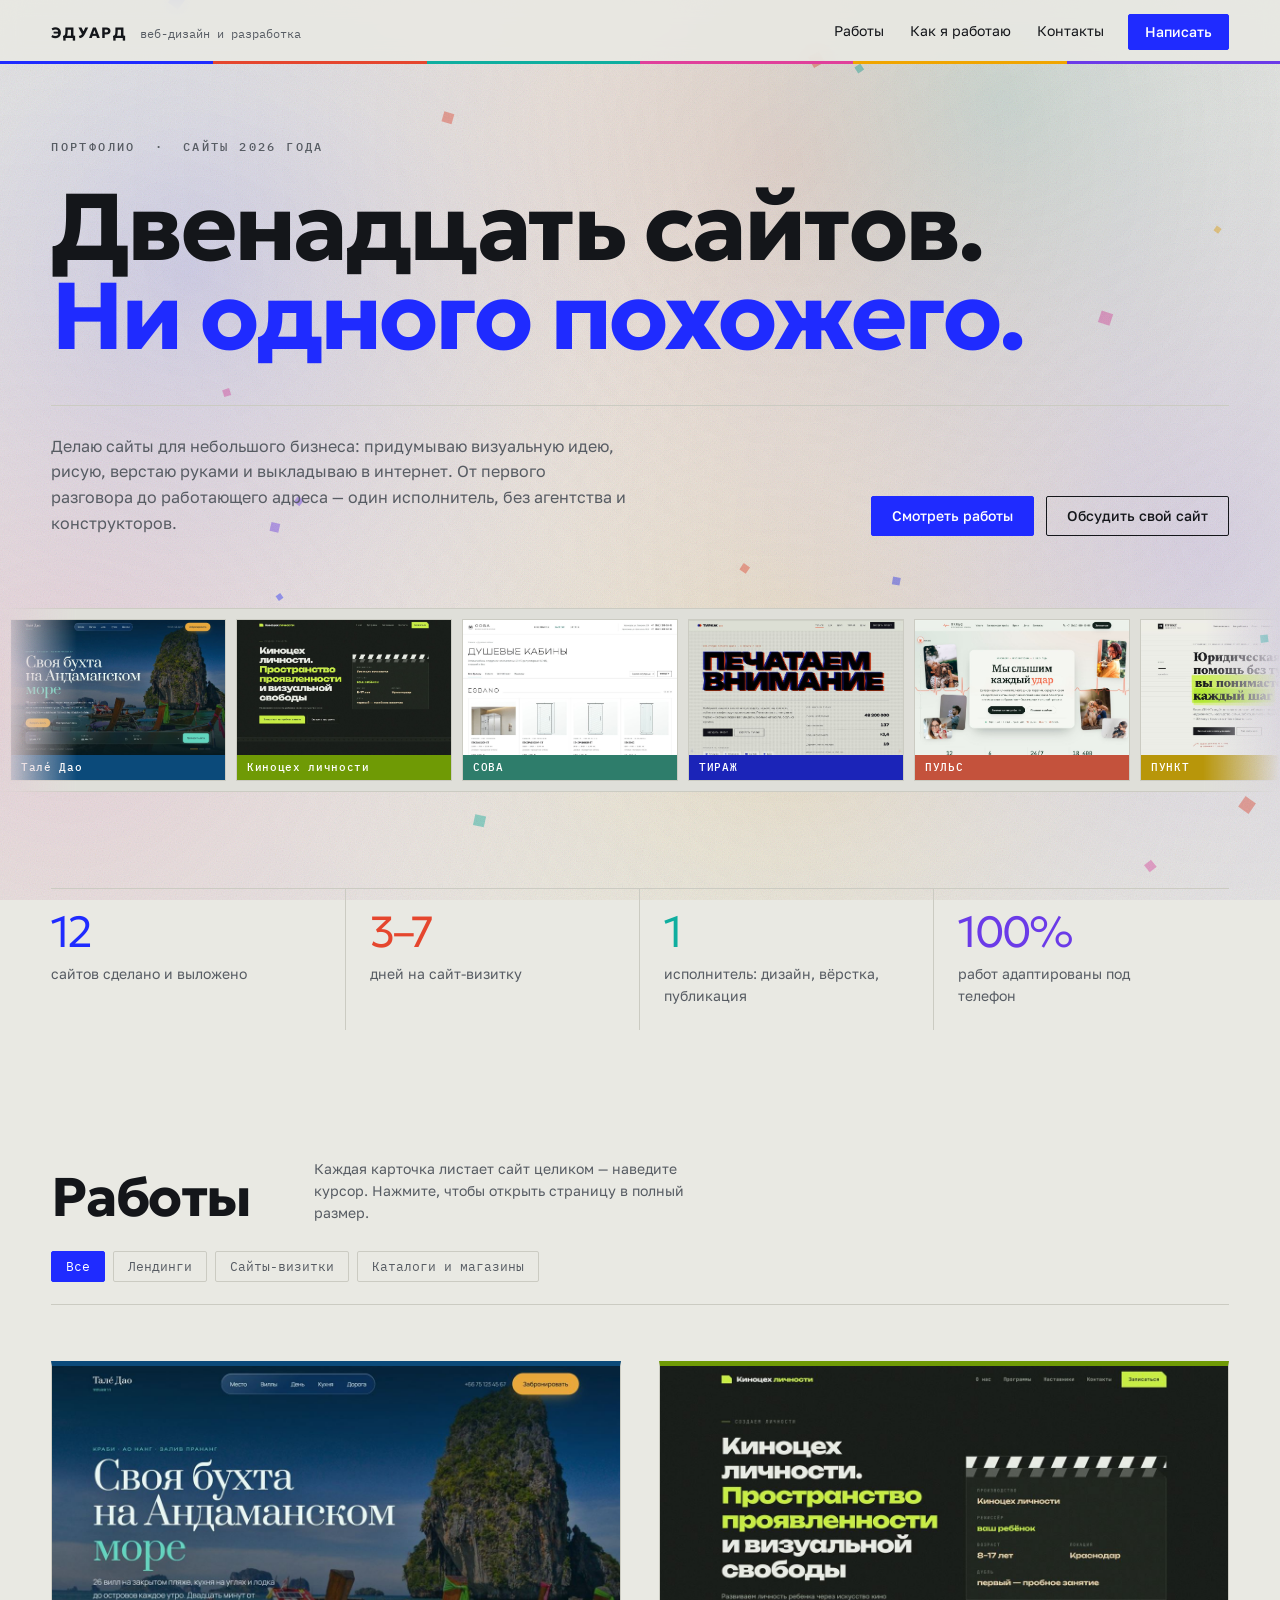
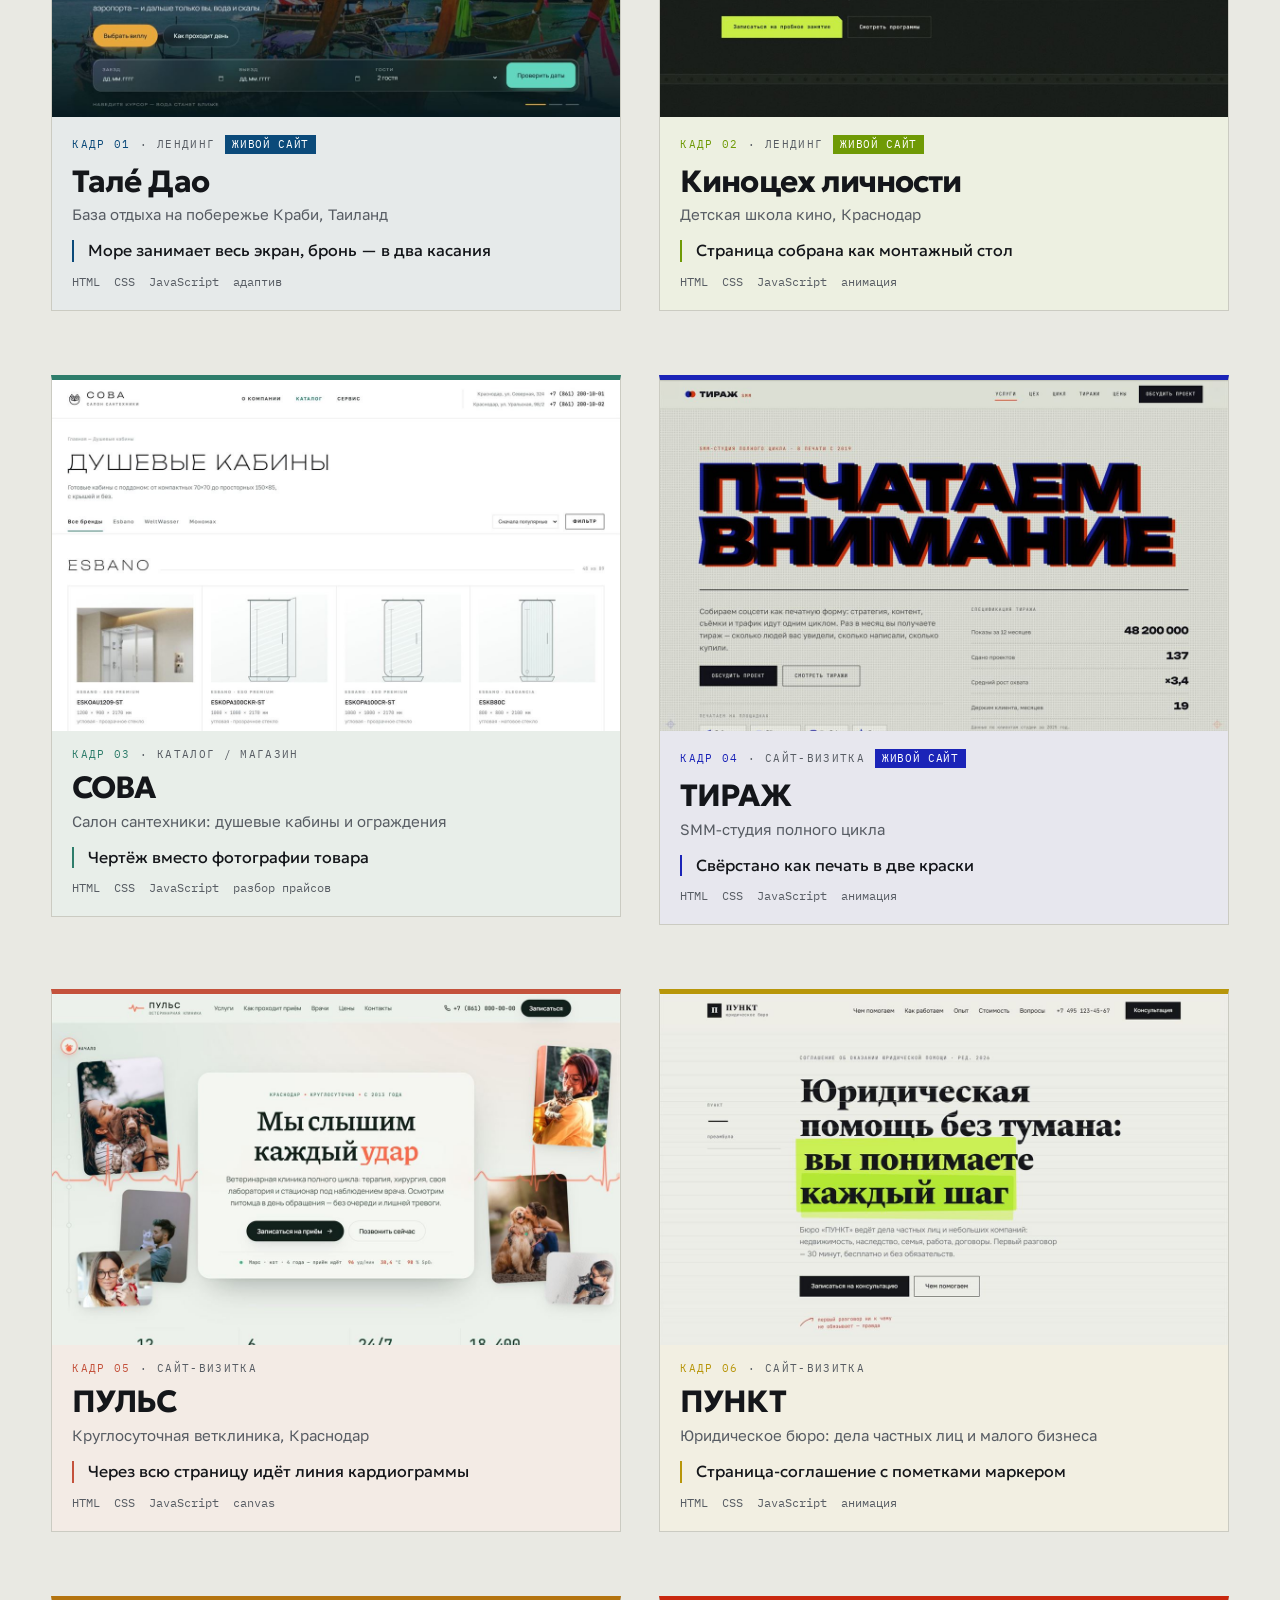
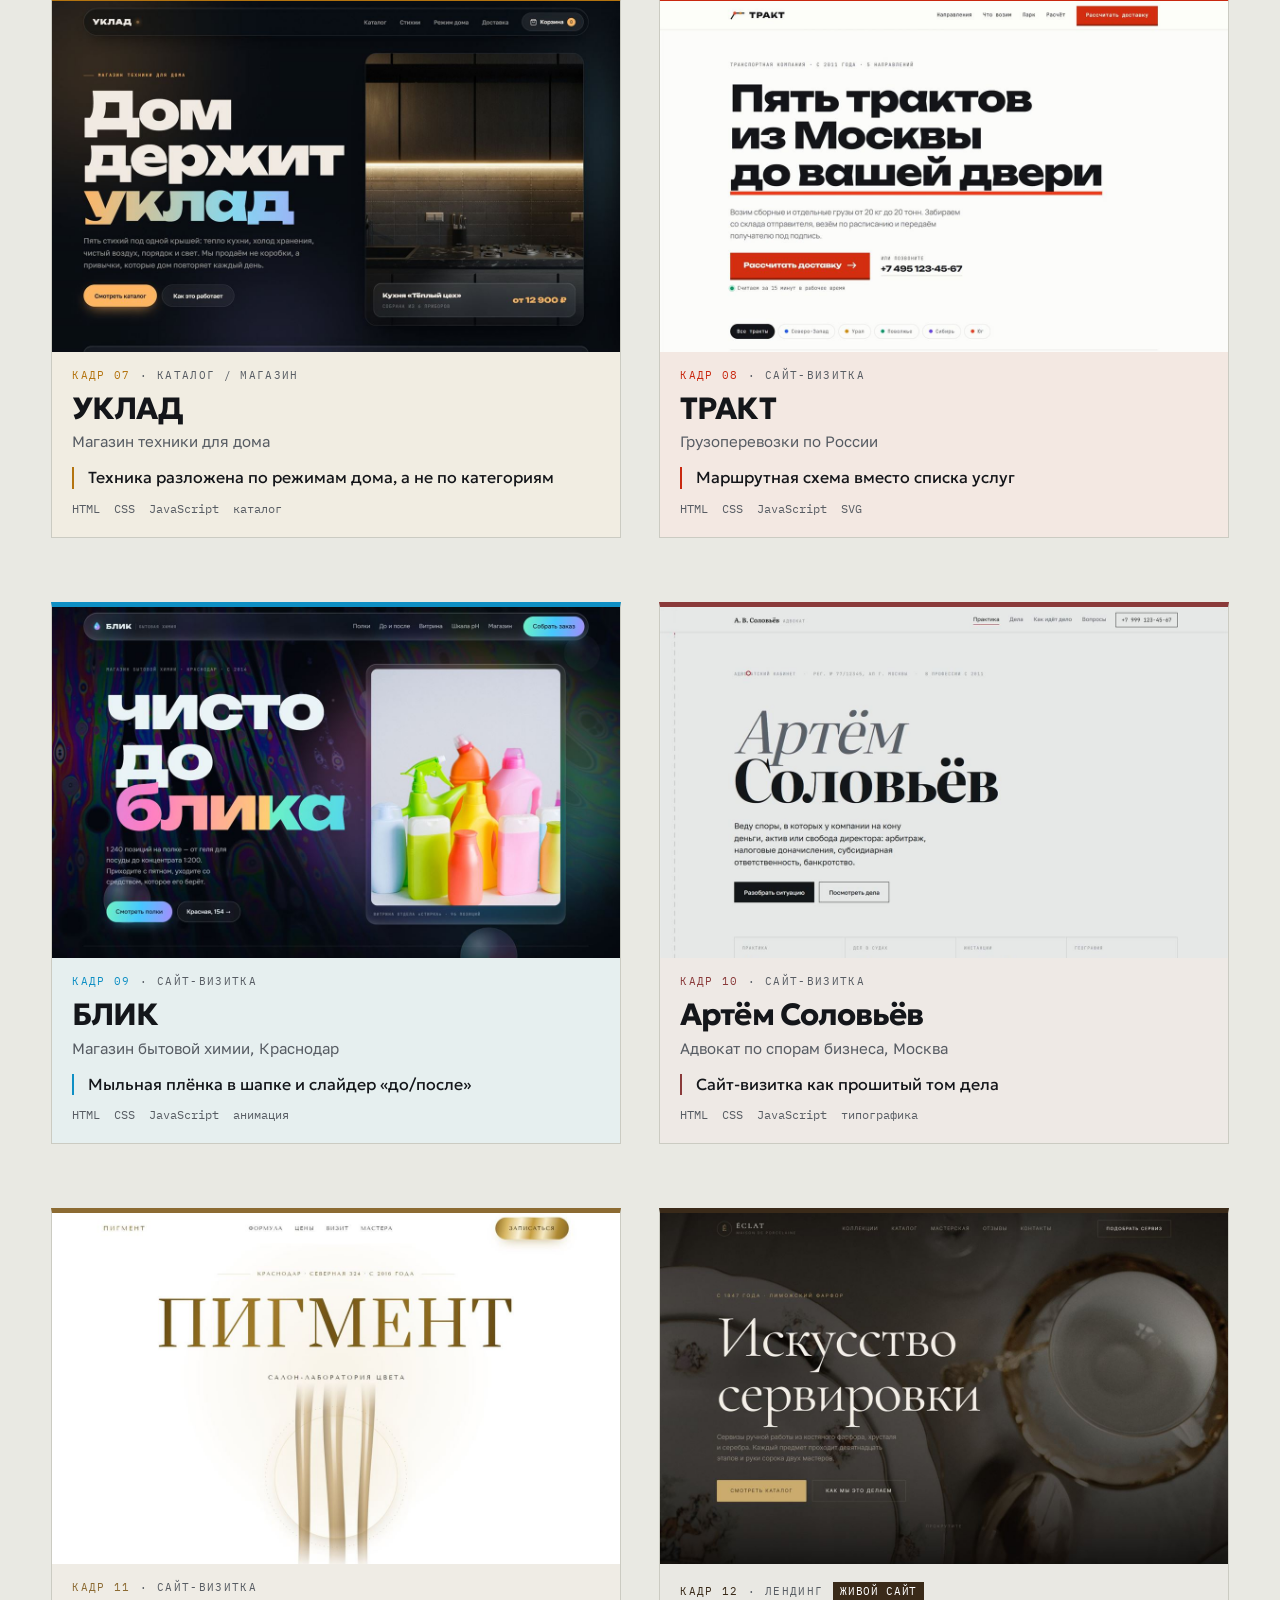
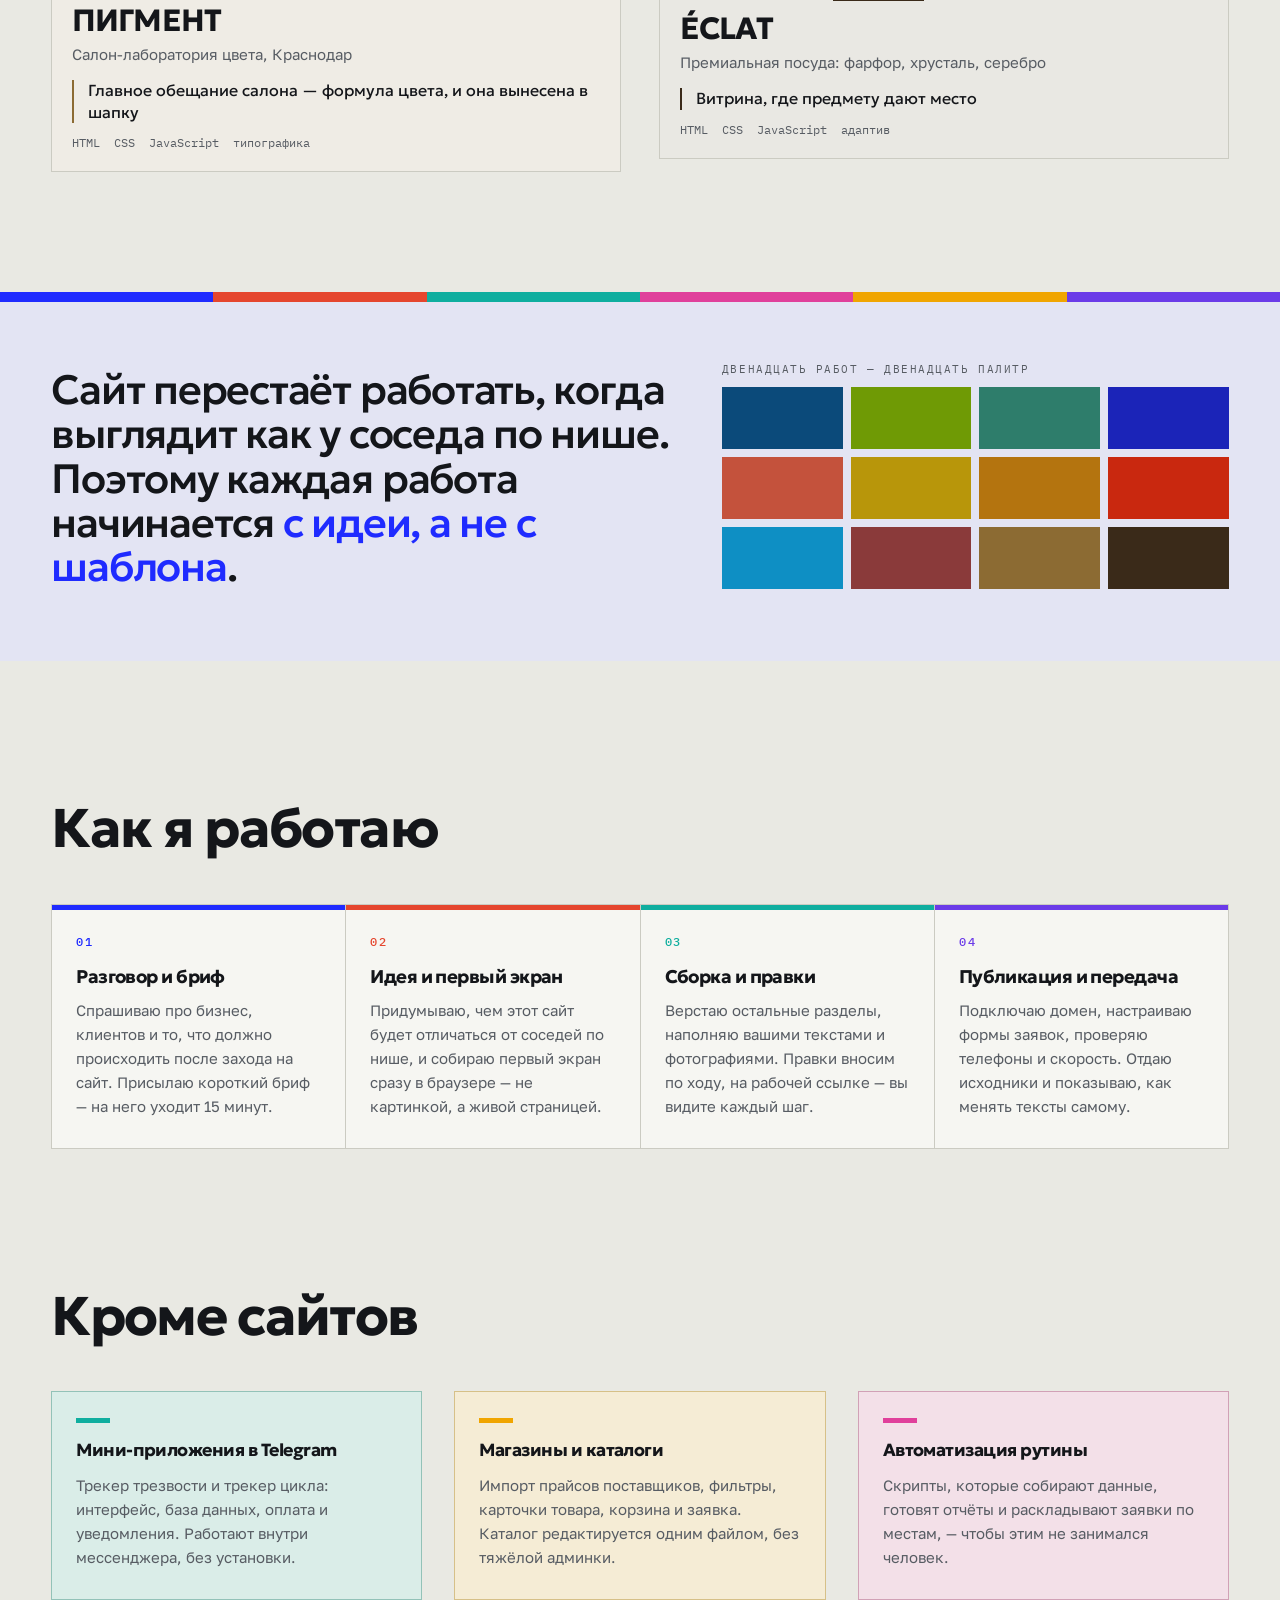
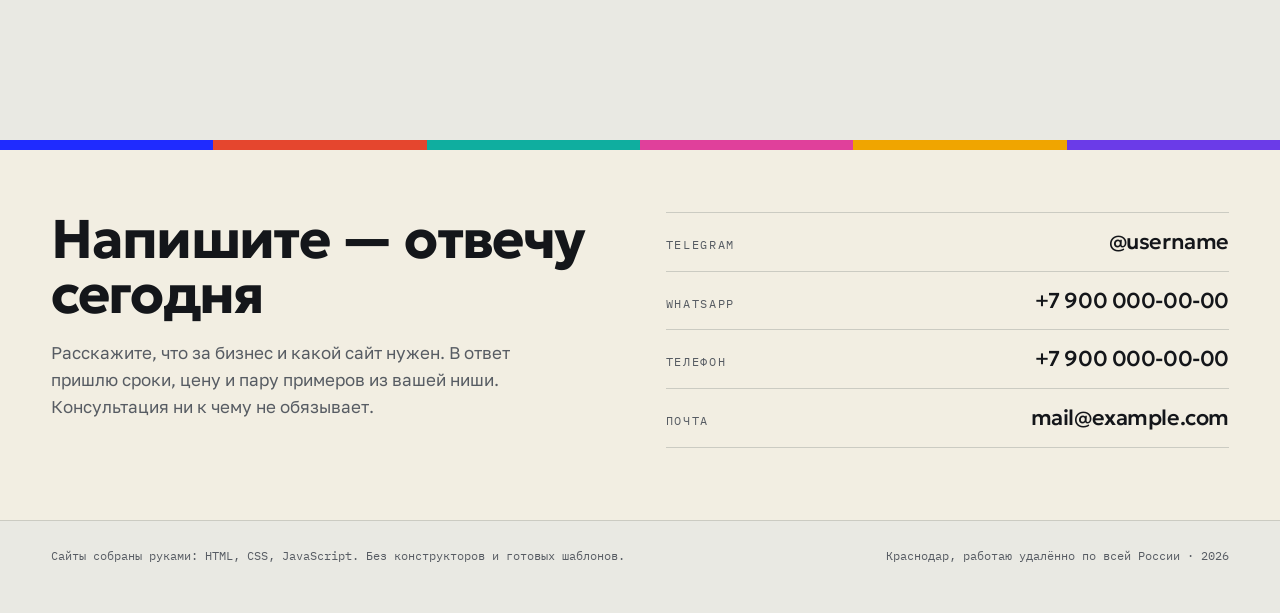
==== index.html @ 6785e148 "Живой фон: пятна печатной краски и летящие метки Пустое поле страницы заполнено медленной анимацией " ====
<!DOCTYPE html>
<html lang="ru">
<head>
<meta charset="utf-8">
<meta name="viewport" content="width=device-width, initial-scale=1">
<title>Эдуард — сайты для малого бизнеса. Портфолио</title>
<meta name="description" content="Портфолио веб-дизайнера и разработчика: 12 сайтов для малого бизнеса. Дизайн, вёрстка и публикация — один исполнитель.">
<meta property="og:title" content="Эдуард — сайты для малого бизнеса">
<meta property="og:description" content="12 сайтов: лендинги, визитки, каталоги. Каждый — со своей визуальной идеей.">
<meta property="og:type" content="website">
<meta property="og:image" content="assets/shots/talay-dao-hero.jpg">
<link rel="icon" href="favicon.svg" type="image/svg+xml">
<link rel="stylesheet" href="assets/fonts/fonts.css">
<link rel="stylesheet" href="styles.css">
</head>
<body>

<!-- живой фон: поля красок и летящие метки, рисуются в script.js -->
<canvas class="bg" id="bg" aria-hidden="true"></canvas>

<a class="skip" href="#works">Перейти к работам</a>

<header class="bar">
  <a class="bar__me" href="#top">
    <span class="bar__name">ЭДУАРД</span>
    <span class="bar__role">веб-дизайн и разработка</span>
  </a>
  <nav class="bar__nav" aria-label="Разделы">
    <a href="#works">Работы</a>
    <a href="#process">Как я работаю</a>
    <a href="#contact">Контакты</a>
  </nav>
  <a class="btn btn--solid bar__cta" href="#contact">Написать</a>
</header>

<main id="top">

  <section class="hero">
    <p class="eyebrow">Портфолио &nbsp;·&nbsp; сайты 2026 года</p>
    <h1 class="hero__title">Двенадцать сайтов.<br><em>Ни одного похожего.</em></h1>
    <div class="hero__row">
      <p class="hero__lead">
        Делаю сайты для небольшого бизнеса: придумываю визуальную идею, рисую,
        верстаю руками и выкладываю в интернет. От первого разговора до
        работающего адреса — один исполнитель, без агентства и конструкторов.
      </p>
      <div class="hero__actions">
        <a class="btn btn--solid" href="#works">Смотреть работы</a>
        <a class="btn" href="#contact">Обсудить свой сайт</a>
      </div>
    </div>

    <!-- лента превью: доказательство заголовка. Клик по кадру открывает работу -->
    <div class="strip" aria-label="Превью работ">
      <div class="strip__track" id="strip"></div>
    </div>
  </section>

  <section class="facts" aria-label="Коротко о работе">
    <dl>
      <div><dt>12</dt><dd>сайтов сделано и выложено</dd></div>
      <div><dt>3–7</dt><dd>дней на сайт-визитку</dd></div>
      <div><dt>1</dt><dd>исполнитель: дизайн, вёрстка, публикация</dd></div>
      <div><dt>100%</dt><dd>работ адаптированы под телефон</dd></div>
    </dl>
  </section>

  <section class="works" id="works">
    <div class="works__head">
      <h2 class="h2">Работы</h2>
      <p class="works__note">
        Каждая карточка листает сайт целиком — наведите курсор.
        Нажмите, чтобы открыть страницу в полный размер.
      </p>
      <div class="filters" role="group" aria-label="Фильтр работ">
        <button class="filter is-on" data-kind="all">Все</button>
        <button class="filter" data-kind="landing">Лендинги</button>
        <button class="filter" data-kind="card">Сайты-визитки</button>
        <button class="filter" data-kind="shop">Каталоги и магазины</button>
      </div>
    </div>

    <div class="grid" id="grid"></div>

    <noscript>
      <p class="noscript">
        Работы подгружаются скриптом — включите JavaScript или напишите мне,
        и я пришлю ссылки на сайты списком.
      </p>
    </noscript>
  </section>

  <section class="claim">
    <p>Сайт перестаёт работать, когда выглядит как у соседа по нише.
      Поэтому каждая работа начинается <em>с идеи, а не с шаблона</em>.</p>
    <div class="swatches">
      <p class="swatches__note">Двенадцать работ — двенадцать палитр</p>
      <div class="swatches__grid" id="swatches"></div>
    </div>
  </section>

  <section class="process" id="process">
    <h2 class="h2">Как я работаю</h2>
    <ol class="steps">
      <li>
        <h3>Разговор и бриф</h3>
        <p>Спрашиваю про бизнес, клиентов и то, что должно происходить после
          захода на сайт. Присылаю короткий бриф — на него уходит 15 минут.</p>
      </li>
      <li>
        <h3>Идея и первый экран</h3>
        <p>Придумываю, чем этот сайт будет отличаться от соседей по нише,
          и собираю первый экран сразу в браузере — не картинкой, а живой страницей.</p>
      </li>
      <li>
        <h3>Сборка и правки</h3>
        <p>Верстаю остальные разделы, наполняю вашими текстами и фотографиями.
          Правки вносим по ходу, на рабочей ссылке — вы видите каждый шаг.</p>
      </li>
      <li>
        <h3>Публикация и передача</h3>
        <p>Подключаю домен, настраиваю формы заявок, проверяю телефоны и скорость.
          Отдаю исходники и показываю, как менять тексты самому.</p>
      </li>
    </ol>
  </section>

  <section class="more">
    <h2 class="h2">Кроме сайтов</h2>
    <div class="more__grid">
      <article>
        <h3>Мини-приложения в Telegram</h3>
        <p>Трекер трезвости и трекер цикла: интерфейс, база данных, оплата
          и уведомления. Работают внутри мессенджера, без установки.</p>
      </article>
      <article>
        <h3>Магазины и каталоги</h3>
        <p>Импорт прайсов поставщиков, фильтры, карточки товара, корзина
          и заявка. Каталог редактируется одним файлом, без тяжёлой админки.</p>
      </article>
      <article>
        <h3>Автоматизация рутины</h3>
        <p>Скрипты, которые собирают данные, готовят отчёты и раскладывают
          заявки по местам, — чтобы этим не занимался человек.</p>
      </article>
    </div>
  </section>

  <section class="contact" id="contact">
    <div class="contact__text">
      <h2 class="h2">Напишите — отвечу сегодня</h2>
      <p>Расскажите, что за бизнес и какой сайт нужен. В ответ пришлю сроки,
        цену и пару примеров из вашей ниши. Консультация ни к чему не обязывает.</p>
    </div>
    <!-- ▼▼▼ ЗАМЕНИТЕ КОНТАКТЫ НА СВОИ ▼▼▼ -->
    <ul class="contact__list">
      <li><a href="https://t.me/username"><span>Telegram</span><b>@username</b></a></li>
      <li><a href="https://wa.me/79000000000"><span>WhatsApp</span><b>+7 900 000-00-00</b></a></li>
      <li><a href="tel:+79000000000"><span>Телефон</span><b>+7 900 000-00-00</b></a></li>
      <li><a href="mailto:mail@example.com"><span>Почта</span><b>mail@example.com</b></a></li>
    </ul>
    <!-- ▲▲▲ ЗАМЕНИТЕ КОНТАКТЫ НА СВОИ ▲▲▲ -->
  </section>

</main>

<footer class="foot">
  <p>Сайты собраны руками: HTML, CSS, JavaScript. Без конструкторов и готовых шаблонов.</p>
  <p>Краснодар, работаю удалённо по всей России · 2026</p>
</footer>

<!-- просмотр работы целиком -->
<div class="viewer" id="viewer" hidden>
  <div class="viewer__backdrop" data-close></div>
  <div class="viewer__panel" role="dialog" aria-modal="true" aria-labelledby="viewer-name">
    <div class="viewer__info">
      <p class="viewer__label"><span id="viewer-no"></span> <span id="viewer-kind"></span></p>
      <h2 class="viewer__name" id="viewer-name"></h2>
      <p class="viewer__field" id="viewer-field"></p>
      <p class="viewer__idea" id="viewer-idea"></p>
      <p class="viewer__desc" id="viewer-desc"></p>
      <ul class="viewer__bullets" id="viewer-bullets"></ul>
      <ul class="viewer__tags" id="viewer-tags"></ul>
      <a class="btn btn--solid viewer__live" id="viewer-live" href="#" target="_blank" rel="noopener">Открыть живой сайт</a>
      <figure class="viewer__phone">
        <img id="viewer-phone" alt="" width="390" height="844" loading="lazy">
        <figcaption>Тот же сайт на телефоне</figcaption>
      </figure>
    </div>
    <div class="viewer__page">
      <img id="viewer-full" alt="" loading="lazy">
    </div>
    <button class="viewer__close" data-close aria-label="Закрыть">✕<span>Esc</span></button>
  </div>
</div>

<script src="script.js"></script>
</body>
</html>
---- assets/fonts/fonts.css ----
@font-face {
  font-family: 'Geologica';
  font-style: normal;
  font-weight: 300;
  font-display: swap;
  src: url('geologica-1.woff2') format('woff2');
  unicode-range: U+0301, U+0400-045F, U+0490-0491, U+04B0-04B1, U+2116;
}
/* greek */

@font-face {
  font-family: 'Geologica';
  font-style: normal;
  font-weight: 300;
  font-display: swap;
  src: url('geologica-2.woff2') format('woff2');
  unicode-range: U+0000-00FF, U+0131, U+0152-0153, U+02BB-02BC, U+02C6, U+02DA, U+02DC, U+0304, U+0308, U+0329, U+2000-206F, U+20AC, U+2122, U+2191, U+2193, U+2212, U+2215, U+FEFF, U+FFFD;
}
/* cyrillic-ext */

@font-face {
  font-family: 'Geologica';
  font-style: normal;
  font-weight: 400;
  font-display: swap;
  src: url('geologica-1.woff2') format('woff2');
  unicode-range: U+0301, U+0400-045F, U+0490-0491, U+04B0-04B1, U+2116;
}
/* greek */

@font-face {
  font-family: 'Geologica';
  font-style: normal;
  font-weight: 400;
  font-display: swap;
  src: url('geologica-2.woff2') format('woff2');
  unicode-range: U+0000-00FF, U+0131, U+0152-0153, U+02BB-02BC, U+02C6, U+02DA, U+02DC, U+0304, U+0308, U+0329, U+2000-206F, U+20AC, U+2122, U+2191, U+2193, U+2212, U+2215, U+FEFF, U+FFFD;
}
/* cyrillic-ext */

@font-face {
  font-family: 'Geologica';
  font-style: normal;
  font-weight: 500;
  font-display: swap;
  src: url('geologica-1.woff2') format('woff2');
  unicode-range: U+0301, U+0400-045F, U+0490-0491, U+04B0-04B1, U+2116;
}
/* greek */

@font-face {
  font-family: 'Geologica';
  font-style: normal;
  font-weight: 500;
  font-display: swap;
  src: url('geologica-2.woff2') format('woff2');
  unicode-range: U+0000-00FF, U+0131, U+0152-0153, U+02BB-02BC, U+02C6, U+02DA, U+02DC, U+0304, U+0308, U+0329, U+2000-206F, U+20AC, U+2122, U+2191, U+2193, U+2212, U+2215, U+FEFF, U+FFFD;
}
/* cyrillic-ext */

@font-face {
  font-family: 'Geologica';
  font-style: normal;
  font-weight: 700;
  font-display: swap;
  src: url('geologica-1.woff2') format('woff2');
  unicode-range: U+0301, U+0400-045F, U+0490-0491, U+04B0-04B1, U+2116;
}
/* greek */

@font-face {
  font-family: 'Geologica';
  font-style: normal;
  font-weight: 700;
  font-display: swap;
  src: url('geologica-2.woff2') format('woff2');
  unicode-range: U+0000-00FF, U+0131, U+0152-0153, U+02BB-02BC, U+02C6, U+02DA, U+02DC, U+0304, U+0308, U+0329, U+2000-206F, U+20AC, U+2122, U+2191, U+2193, U+2212, U+2215, U+FEFF, U+FFFD;
}

@font-face {
  font-family: 'Golos Text';
  font-style: normal;
  font-weight: 400;
  font-display: swap;
  src: url('golos-text-1.woff2') format('woff2');
  unicode-range: U+0301, U+0400-045F, U+0490-0491, U+04B0-04B1, U+2116;
}
/* latin-ext */

@font-face {
  font-family: 'Golos Text';
  font-style: normal;
  font-weight: 400;
  font-display: swap;
  src: url('golos-text-2.woff2') format('woff2');
  unicode-range: U+0000-00FF, U+0131, U+0152-0153, U+02BB-02BC, U+02C6, U+02DA, U+02DC, U+0304, U+0308, U+0329, U+2000-206F, U+20AC, U+2122, U+2191, U+2193, U+2212, U+2215, U+FEFF, U+FFFD;
}
/* cyrillic-ext */

@font-face {
  font-family: 'Golos Text';
  font-style: normal;
  font-weight: 500;
  font-display: swap;
  src: url('golos-text-1.woff2') format('woff2');
  unicode-range: U+0301, U+0400-045F, U+0490-0491, U+04B0-04B1, U+2116;
}
/* latin-ext */

@font-face {
  font-family: 'Golos Text';
  font-style: normal;
  font-weight: 500;
  font-display: swap;
  src: url('golos-text-2.woff2') format('woff2');
  unicode-range: U+0000-00FF, U+0131, U+0152-0153, U+02BB-02BC, U+02C6, U+02DA, U+02DC, U+0304, U+0308, U+0329, U+2000-206F, U+20AC, U+2122, U+2191, U+2193, U+2212, U+2215, U+FEFF, U+FFFD;
}
/* cyrillic-ext */

@font-face {
  font-family: 'Golos Text';
  font-style: normal;
  font-weight: 600;
  font-display: swap;
  src: url('golos-text-1.woff2') format('woff2');
  unicode-range: U+0301, U+0400-045F, U+0490-0491, U+04B0-04B1, U+2116;
}
/* latin-ext */

@font-face {
  font-family: 'Golos Text';
  font-style: normal;
  font-weight: 600;
  font-display: swap;
  src: url('golos-text-2.woff2') format('woff2');
  unicode-range: U+0000-00FF, U+0131, U+0152-0153, U+02BB-02BC, U+02C6, U+02DA, U+02DC, U+0304, U+0308, U+0329, U+2000-206F, U+20AC, U+2122, U+2191, U+2193, U+2212, U+2215, U+FEFF, U+FFFD;
}

@font-face {
  font-family: 'IBM Plex Mono';
  font-style: normal;
  font-weight: 400;
  font-display: swap;
  src: url('ibm-plex-mono-1.woff2') format('woff2');
  unicode-range: U+0301, U+0400-045F, U+0490-0491, U+04B0-04B1, U+2116;
}
/* vietnamese */

@font-face {
  font-family: 'IBM Plex Mono';
  font-style: normal;
  font-weight: 400;
  font-display: swap;
  src: url('ibm-plex-mono-2.woff2') format('woff2');
  unicode-range: U+0000-00FF, U+0131, U+0152-0153, U+02BB-02BC, U+02C6, U+02DA, U+02DC, U+0304, U+0308, U+0329, U+2000-206F, U+20AC, U+2122, U+2191, U+2193, U+2212, U+2215, U+FEFF, U+FFFD;
}
/* cyrillic-ext */

@font-face {
  font-family: 'IBM Plex Mono';
  font-style: normal;
  font-weight: 500;
  font-display: swap;
  src: url('ibm-plex-mono-3.woff2') format('woff2');
  unicode-range: U+0301, U+0400-045F, U+0490-0491, U+04B0-04B1, U+2116;
}
/* vietnamese */

@font-face {
  font-family: 'IBM Plex Mono';
  font-style: normal;
  font-weight: 500;
  font-display: swap;
  src: url('ibm-plex-mono-4.woff2') format('woff2');
  unicode-range: U+0000-00FF, U+0131, U+0152-0153, U+02BB-02BC, U+02C6, U+02DA, U+02DC, U+0304, U+0308, U+0329, U+2000-206F, U+20AC, U+2122, U+2191, U+2193, U+2212, U+2215, U+FEFF, U+FFFD;
}
---- styles.css ----
/* ============================================================
   Портфолио — оформление.
   Правится сверху вниз: сначала палитра и типографика,
   потом блоки в том же порядке, в каком они идут на странице.
   ============================================================ */

:root {
  /* бумага контрольного листа */
  --paper: #e9e9e3;
  --paper-2: #dfdfd9;
  --mat: #f6f6f2;
  --cream: #f2eee2;
  --ink: #14161a;
  --ink-2: #575c63;
  --rule: #cbcbc2;
  --signal: #1f2bff;
  --accent: #14161a;

  /* шесть печатных красок: из них собраны цветные шкалы и подложки */
  --c-1: #1f2bff;
  --c-2: #e5462e;
  --c-3: #0fae9f;
  --c-4: #e0409b;
  --c-5: #f0a500;
  --c-6: #6b3be8;

  --strip: linear-gradient(90deg,
    var(--c-1) 0 16.666%, var(--c-2) 0 33.333%, var(--c-3) 0 50%,
    var(--c-4) 0 66.666%, var(--c-5) 0 83.333%, var(--c-6) 0 100%);

  --display: 'Geologica', 'Golos Text', system-ui, sans-serif;
  --body: 'Golos Text', system-ui, sans-serif;
  --mono: 'IBM Plex Mono', ui-monospace, monospace;

  --pad: clamp(20px, 4vw, 56px);
  --max: 1320px;
}

* { box-sizing: border-box; }

html { scroll-behavior: smooth; }

body {
  margin: 0;
  background: var(--paper);
  color: var(--ink);
  font: 400 17px/1.6 var(--body);
  -webkit-font-smoothing: antialiased;
  text-rendering: optimizeLegibility;
}

body.is-locked { overflow: hidden; }

img { max-width: 100%; }

h1, h2, h3 { font-family: var(--display); font-weight: 700; letter-spacing: -0.03em; margin: 0; }

p { margin: 0; }

ul, ol, dl, dd { margin: 0; padding: 0; list-style: none; }

a { color: inherit; }

:focus-visible {
  outline: 2px solid var(--signal);
  outline-offset: 3px;
}

/* ── живой фон ──────────────────────────────────────────── */

/* z-index: -1 держит фон под всем содержимым, но над цветом бумаги,
   поэтому разделам не нужен свой слой */
.bg {
  position: fixed;
  inset: 0;
  width: 100%;
  height: 100%;
  z-index: -1;
  pointer-events: none;
}

/* зерно бумаги поверх красок */
body::after {
  content: '';
  position: fixed;
  inset: 0;
  z-index: -1;
  pointer-events: none;
  opacity: 0.5;
  mix-blend-mode: multiply;
  background-image: url("data:image/svg+xml,%3Csvg xmlns='http://www.w3.org/2000/svg' width='180' height='180'%3E%3Cfilter id='n'%3E%3CfeTurbulence type='fractalNoise' baseFrequency='0.85' numOctaves='3'/%3E%3C/filter%3E%3Crect width='180' height='180' filter='url(%23n)' opacity='0.32'/%3E%3C/svg%3E");
}

.skip {
  position: absolute;
  left: -9999px;
  top: 0;
  background: var(--ink);
  color: var(--mat);
  padding: 12px 18px;
  z-index: 50;
}
.skip:focus { left: 0; }

.h2 {
  font-size: clamp(2rem, 4.4vw, 3.4rem);
  line-height: 1;
}

.eyebrow {
  font: 500 12px/1 var(--mono);
  letter-spacing: 0.2em;
  text-transform: uppercase;
  color: var(--ink-2);
}

/* ── верхняя панель ─────────────────────────────────────── */

.bar {
  position: sticky;
  top: 0;
  z-index: 30;
  display: flex;
  align-items: center;
  gap: 24px;
  padding: 14px var(--pad);
  background: color-mix(in srgb, var(--paper) 88%, transparent);
  backdrop-filter: blur(10px);
}

/* шкала красок вдоль нижнего края панели — как контрольная полоса на оттиске */
.bar::after {
  content: '';
  position: absolute;
  left: 0;
  right: 0;
  bottom: 0;
  height: 3px;
  background: var(--strip);
}

.bar__me {
  display: flex;
  align-items: baseline;
  gap: 12px;
  text-decoration: none;
  margin-right: auto;
}

.bar__name {
  font: 700 15px/1 var(--display);
  letter-spacing: 0.12em;
}

.bar__role {
  font: 400 12px/1 var(--mono);
  color: var(--ink-2);
}

.bar__nav {
  display: flex;
  gap: 26px;
  font: 400 14px/1 var(--body);
}

.bar__nav a {
  text-decoration: none;
  padding-bottom: 2px;
  border-bottom: 1px solid transparent;
}

.bar__nav a:hover { border-bottom-color: var(--signal); color: var(--signal); }

.btn {
  display: inline-flex;
  align-items: center;
  gap: 10px;
  padding: 12px 20px;
  border: 1px solid var(--ink);
  border-radius: 2px;
  font: 500 14px/1 var(--body);
  text-decoration: none;
  background: transparent;
  color: var(--ink);
  cursor: pointer;
  transition: background 0.2s, color 0.2s, border-color 0.2s;
}

.btn:hover { border-color: var(--signal); color: var(--signal); }

.btn--solid {
  background: var(--signal);
  color: #fff;
  border-color: var(--signal);
}

.btn--solid:hover { background: var(--ink); border-color: var(--ink); color: var(--mat); }

.bar__cta { padding: 10px 16px; }

/* ── первый экран ───────────────────────────────────────── */

.hero {
  max-width: var(--max);
  margin: 0 auto;
  padding: clamp(40px, 6vw, 80px) var(--pad) 0;
}

.hero .eyebrow { margin-bottom: clamp(18px, 3vw, 30px); }

.hero__title {
  font-size: clamp(2.05rem, 7.4vw, 6rem);
  line-height: 0.94;
  font-weight: 700;
  overflow-wrap: break-word;
}

.hero__title em {
  font-style: normal;
  color: var(--signal);
}

.hero__row {
  display: flex;
  flex-wrap: wrap;
  align-items: flex-end;
  justify-content: space-between;
  gap: 24px clamp(32px, 5vw, 72px);
  margin-top: clamp(28px, 4vw, 44px);
  padding-top: clamp(20px, 2.5vw, 28px);
  border-top: 1px solid var(--rule);
}

.hero__lead {
  color: var(--ink-2);
  font-size: 16px;
  flex: 1 1 380px;
  max-width: 58ch;
}

.hero__actions {
  display: flex;
  flex-wrap: wrap;
  gap: 12px;
}

/* лента превью */

.strip {
  margin: clamp(40px, 6vw, 72px) calc(var(--pad) * -1) 0;
  padding: 0;
  overflow: hidden;
  border-top: 1px solid var(--rule);
  border-bottom: 1px solid var(--rule);
  background: var(--paper-2);
  -webkit-mask-image: linear-gradient(90deg, transparent, #000 6%, #000 94%, transparent);
  mask-image: linear-gradient(90deg, transparent, #000 6%, #000 94%, transparent);
}

.strip__track {
  display: flex;
  gap: 10px;
  padding: 10px;
  width: max-content;
  animation: slide 90s linear infinite;
}

.strip:hover .strip__track,
.strip:focus-within .strip__track { animation-play-state: paused; }

.strip__track.is-still { animation: none; }

@keyframes slide {
  from { transform: translateX(0); }
  to { transform: translateX(calc(-50% - 5px)); }
}

.strip__item {
  position: relative;
  flex: 0 0 auto;
  width: 216px;
  padding: 0;
  border: 1px solid var(--rule);
  background: var(--mat);
  cursor: pointer;
  overflow: hidden;
  display: block;
}

.strip__item img {
  display: block;
  width: 100%;
  height: 135px;
  object-fit: cover;
  object-position: top center;
}

/* подпись — цветная плашка в краске самой работы */
.strip__item span {
  display: block;
  padding: 7px 10px;
  background: var(--accent);
  color: #fff;
  font: 500 11px/1 var(--mono);
  letter-spacing: 0.06em;
  text-align: left;
  white-space: nowrap;
  overflow: hidden;
  text-overflow: ellipsis;
}

.strip__item:hover img,
.strip__item:focus-visible img { opacity: 0.85; }

/* ── факты ──────────────────────────────────────────────── */

.facts {
  max-width: var(--max);
  margin: clamp(56px, 8vw, 96px) auto 0;
  padding: 0 var(--pad);
}

.facts dl {
  display: grid;
  grid-template-columns: repeat(4, 1fr);
  border-top: 1px solid var(--rule);
}

.facts dl > div {
  padding: 22px 24px 22px 0;
  border-right: 1px solid var(--rule);
}

.facts dl > div:last-child { border-right: 0; }
.facts dl > div + div { padding-left: 24px; }

.facts dt {
  font: 300 clamp(2rem, 3.4vw, 2.8rem)/1 var(--display);
  letter-spacing: -0.04em;
}

.facts dl > div:nth-child(1) dt { color: var(--c-1); }
.facts dl > div:nth-child(2) dt { color: var(--c-2); }
.facts dl > div:nth-child(3) dt { color: var(--c-3); }
.facts dl > div:nth-child(4) dt { color: var(--c-6); }

.facts dd {
  margin-top: 8px;
  font-size: 14px;
  color: var(--ink-2);
  max-width: 24ch;
}

/* ── работы ─────────────────────────────────────────────── */

.works {
  max-width: var(--max);
  margin: clamp(72px, 10vw, 128px) auto 0;
  padding: 0 var(--pad);
}

.works__head {
  display: grid;
  grid-template-columns: auto 1fr;
  gap: 16px clamp(24px, 5vw, 64px);
  align-items: end;
  padding-bottom: 22px;
  border-bottom: 1px solid var(--rule);
}

.works__note {
  font-size: 14px;
  color: var(--ink-2);
  max-width: 42ch;
}

.filters {
  grid-column: 1 / -1;
  display: flex;
  flex-wrap: wrap;
  gap: 8px;
  margin-top: 10px;
}

.filter {
  padding: 8px 14px;
  border: 1px solid var(--rule);
  border-radius: 2px;
  background: transparent;
  font: 400 13px/1 var(--mono);
  color: var(--ink-2);
  cursor: pointer;
  transition: border-color 0.2s, color 0.2s, background 0.2s;
}

.filter:hover { border-color: var(--ink); color: var(--ink); }

.filter.is-on {
  background: var(--signal);
  border-color: var(--signal);
  color: #fff;
}

.grid {
  display: grid;
  grid-template-columns: repeat(auto-fill, minmax(430px, 1fr));
  gap: clamp(36px, 5vw, 64px) clamp(24px, 3vw, 44px);
  margin-top: clamp(36px, 5vw, 56px);
}

.work { --accent: var(--ink); }

.work__frame {
  position: relative;
  display: block;
  width: 100%;
  aspect-ratio: 8 / 5;
  padding: 0;
  overflow: hidden;
  background: var(--mat);
  border: 1px solid var(--rule);
  /* краска работы вынесена на верхнюю кромку кадра */
  border-top: 5px solid var(--accent);
  border-bottom: 0;
  cursor: pointer;
  transition: box-shadow 0.25s;
}

.work__frame:hover,
.work__frame:focus-visible {
  box-shadow: 0 18px 40px -28px rgba(20, 22, 26, 0.5);
}

.work__top,
.work__scroll {
  position: absolute;
  top: 0;
  left: 0;
  width: 100%;
  /* height: auto обязателен: атрибуты width/height в разметке работают
     как CSS-подсказка, и без этой строки картинка остаётся высотой 750px
     внутри рамки высотой ~360px, то есть обрезается снизу */
  height: auto;
  display: block;
}

/* В покое карточка показывает снимок первого экрана, а снимок всей
   страницы проявляется под курсором и уезжает вверх. */
.work__scroll {
  opacity: 0;
  transform: translateY(0);
  transition: opacity 0.3s ease, transform 0.5s ease-out;
}

.work__frame.is-scrollable:hover .work__scroll,
.work__frame.is-scrollable:focus-visible .work__scroll {
  opacity: 1;
  transform: translateY(calc(var(--shift) * -1));
  transition: opacity 0.3s ease, transform var(--dur, 8s) linear 0.25s;
}

.work__rail {
  position: absolute;
  left: 0;
  right: 0;
  bottom: 0;
  height: 2px;
  background: color-mix(in srgb, var(--ink) 12%, transparent);
  opacity: 0;
  transition: opacity 0.2s;
}

.work__bar {
  display: block;
  height: 100%;
  background: var(--accent);
  transform: scaleX(0);
  transform-origin: left;
  transition: transform 0.6s ease-out;
}

.work__frame.is-scrollable:hover .work__rail,
.work__frame.is-scrollable:focus-visible .work__rail { opacity: 1; }

.work__frame.is-scrollable:hover .work__bar,
.work__frame.is-scrollable:focus-visible .work__bar {
  transform: scaleX(1);
  transition: transform var(--dur, 8s) linear 0.25s;
}

.work__hint {
  position: absolute;
  right: 10px;
  bottom: 12px;
  padding: 6px 10px;
  background: var(--accent);
  color: #fff;
  font: 500 11px/1 var(--mono);
  letter-spacing: 0.04em;
  opacity: 0;
  transform: translateY(6px);
  transition: opacity 0.25s, transform 0.25s;
}

.work__frame:hover .work__hint,
.work__frame:focus-visible .work__hint { opacity: 1; transform: none; }

.work__meta {
  padding: 18px 20px 22px;
  background: color-mix(in srgb, var(--accent) 7%, var(--mat));
  border: 1px solid var(--rule);
  border-top: 0;
}

.work__label {
  display: flex;
  flex-wrap: wrap;
  align-items: center;
  gap: 10px;
  font: 400 11px/1 var(--mono);
  letter-spacing: 0.12em;
  text-transform: uppercase;
  color: var(--ink-2);
}

.work__no { color: var(--accent); }

.work__kind::before { content: '· '; }

.work__live {
  padding: 4px 7px;
  background: var(--accent);
  color: #fff;
  letter-spacing: 0.06em;
}

.work__name {
  margin-top: 12px;
  font-size: clamp(1.5rem, 2.4vw, 2rem);
  line-height: 1;
}

.work__field {
  margin-top: 6px;
  font-size: 15px;
  color: var(--ink-2);
}

.work__idea {
  margin-top: 14px;
  padding-left: 14px;
  border-left: 2px solid var(--accent);
  font-family: var(--display);
  font-weight: 400;
  font-size: 16px;
  line-height: 1.35;
}

.work__tags {
  display: flex;
  flex-wrap: wrap;
  gap: 4px 14px;
  margin-top: 14px;
  font: 400 12px/1 var(--mono);
  color: var(--ink-2);
}

.noscript { margin-top: 32px; color: var(--ink-2); }

/* ── цветная вставка с утверждением ─────────────────────── */

.claim {
  position: relative;
  max-width: var(--max);
  margin: clamp(72px, 10vw, 120px) auto 0;
  padding: clamp(44px, 6vw, 72px) clamp(28px, 4vw, 56px);
  background: color-mix(in srgb, var(--c-1) 9%, var(--mat));
}

.claim::before {
  content: '';
  position: absolute;
  left: 0;
  right: 0;
  top: 0;
  height: 10px;
  background: var(--strip);
}

.claim {
  display: grid;
  grid-template-columns: minmax(0, 1.1fr) minmax(0, 0.9fr);
  gap: clamp(28px, 4vw, 56px);
  align-items: end;
}

.claim > p {
  max-width: 26ch;
  font-family: var(--display);
  font-weight: 500;
  font-size: clamp(1.5rem, 3.2vw, 2.6rem);
  line-height: 1.08;
  letter-spacing: -0.03em;
}

.swatches__note {
  font: 400 11px/1 var(--mono);
  letter-spacing: 0.14em;
  text-transform: uppercase;
  color: var(--ink-2);
  margin-bottom: 12px;
}

.swatches__grid {
  display: grid;
  grid-template-columns: repeat(4, 1fr);
  gap: 8px;
}

.swatch {
  position: relative;
  height: 62px;
  padding: 0;
  border: 0;
  background: var(--accent);
  cursor: pointer;
  overflow: hidden;
  transition: transform 0.2s;
}

.swatch:hover,
.swatch:focus-visible { transform: translateY(-3px); }

.swatch span {
  position: absolute;
  left: 0;
  right: 0;
  bottom: 0;
  padding: 6px 8px;
  background: rgba(20, 22, 26, 0.35);
  color: #fff;
  font: 500 10px/1.2 var(--mono);
  text-align: left;
  opacity: 0;
  transition: opacity 0.2s;
}

.swatch:hover span,
.swatch:focus-visible span { opacity: 1; }

.claim em {
  font-style: normal;
  color: var(--c-1);
}

/* ── как я работаю ──────────────────────────────────────── */

.process {
  max-width: var(--max);
  margin: clamp(80px, 11vw, 140px) auto 0;
  padding: 0 var(--pad);
}

.steps {
  counter-reset: step;
  display: grid;
  grid-template-columns: repeat(4, 1fr);
  gap: 1px;
  margin-top: clamp(32px, 4vw, 48px);
  background: var(--rule);
  border: 1px solid var(--rule);
}

.steps li {
  counter-increment: step;
  background: var(--mat);
  padding: 26px 24px 30px;
  border-top: 5px solid var(--step);
}

.steps li:nth-child(1) { --step: var(--c-1); }
.steps li:nth-child(2) { --step: var(--c-2); }
.steps li:nth-child(3) { --step: var(--c-3); }
.steps li:nth-child(4) { --step: var(--c-6); }

.steps li::before {
  content: counter(step, decimal-leading-zero);
  display: block;
  font: 500 12px/1 var(--mono);
  letter-spacing: 0.16em;
  color: var(--step);
  margin-bottom: 18px;
}

.steps h3 { font-size: 1.15rem; line-height: 1.2; }

.steps p {
  margin-top: 10px;
  font-size: 15px;
  color: var(--ink-2);
}

/* ── кроме сайтов ───────────────────────────────────────── */

.more {
  max-width: var(--max);
  margin: clamp(80px, 11vw, 140px) auto 0;
  padding: 0 var(--pad);
}

.more__grid {
  display: grid;
  grid-template-columns: repeat(3, 1fr);
  gap: clamp(20px, 2.5vw, 32px);
  margin-top: clamp(32px, 4vw, 48px);
}

.more article {
  background: color-mix(in srgb, var(--tint) 12%, var(--mat));
  border: 1px solid color-mix(in srgb, var(--tint) 30%, var(--rule));
  padding: 26px 24px 30px;
}

.more article:nth-child(1) { --tint: var(--c-3); }
.more article:nth-child(2) { --tint: var(--c-5); }
.more article:nth-child(3) { --tint: var(--c-4); }

.more h3::before {
  content: '';
  display: block;
  width: 34px;
  height: 5px;
  background: var(--tint);
  margin-bottom: 16px;
}

.more h3 { font-size: 1.1rem; line-height: 1.25; }

.more p {
  margin-top: 12px;
  font-size: 15px;
  color: var(--ink-2);
}

/* ── контакты ───────────────────────────────────────────── */

.contact {
  position: relative;
  max-width: var(--max);
  margin: clamp(80px, 11vw, 140px) auto 0;
  padding: clamp(48px, 6vw, 72px) clamp(28px, 4vw, 56px) clamp(48px, 6vw, 72px);
  background: var(--cream);
  display: grid;
  grid-template-columns: 1fr 1fr;
  gap: clamp(28px, 4vw, 64px);
  align-items: start;
}

.contact::before {
  content: '';
  position: absolute;
  left: 0;
  right: 0;
  top: 0;
  height: 10px;
  background: var(--strip);
}

.contact__text p {
  margin-top: 18px;
  color: var(--ink-2);
  max-width: 44ch;
}

.contact__list { border-top: 1px solid var(--rule); }

.contact__list a {
  display: flex;
  align-items: baseline;
  justify-content: space-between;
  gap: 20px;
  padding: 18px 0;
  border-bottom: 1px solid var(--rule);
  text-decoration: none;
  transition: color 0.2s, padding 0.2s;
}

.contact__list li:nth-child(1) a { --tint: var(--c-1); }
.contact__list li:nth-child(2) a { --tint: var(--c-3); }
.contact__list li:nth-child(3) a { --tint: var(--c-2); }
.contact__list li:nth-child(4) a { --tint: var(--c-6); }

.contact__list a:hover { color: var(--tint); padding-left: 8px; }

.contact__list span {
  font: 400 12px/1 var(--mono);
  letter-spacing: 0.14em;
  text-transform: uppercase;
  color: var(--ink-2);
}

.contact__list b {
  font: 500 clamp(1.05rem, 1.8vw, 1.35rem)/1 var(--display);
  letter-spacing: -0.02em;
}

.contact__list a:hover span { color: var(--tint); }

/* ── подвал ─────────────────────────────────────────────── */

.foot {
  max-width: var(--max);
  margin: 0 auto;
  padding: 26px var(--pad) 48px;
  border-top: 1px solid var(--rule);
  display: flex;
  flex-wrap: wrap;
  justify-content: space-between;
  gap: 10px 32px;
  font: 400 12px/1.5 var(--mono);
  color: var(--ink-2);
}

/* ── просмотр работы ────────────────────────────────────── */

.viewer {
  position: fixed;
  inset: 0;
  z-index: 60;
  display: grid;
  place-items: center;
  padding: clamp(8px, 2vw, 28px);
}

.viewer[hidden] { display: none; }

.viewer__backdrop {
  position: absolute;
  inset: 0;
  background: rgba(20, 22, 26, 0.62);
  backdrop-filter: blur(3px);
  border: 0;
}

.viewer__panel {
  position: relative;
  display: grid;
  grid-template-columns: 360px 1fr;
  width: min(1280px, 100%);
  height: min(92vh, 900px);
  background: var(--paper);
  border: 1px solid var(--ink);
  overflow: hidden;
  animation: rise 0.28s ease-out;
}

@keyframes rise {
  from { opacity: 0; transform: translateY(14px); }
  to { opacity: 1; transform: none; }
}

.viewer__info {
  padding: clamp(22px, 3vw, 34px);
  border-right: 1px solid var(--rule);
  overflow-y: auto;
}

.viewer__label {
  display: flex;
  gap: 10px;
  font: 400 11px/1 var(--mono);
  letter-spacing: 0.12em;
  text-transform: uppercase;
  color: var(--ink-2);
}

.viewer__label span:first-child { color: var(--accent); }

.viewer__name {
  margin-top: 14px;
  font-size: clamp(1.7rem, 3vw, 2.3rem);
  line-height: 1;
}

.viewer__field {
  margin-top: 8px;
  font-size: 15px;
  color: var(--ink-2);
}

.viewer__idea {
  margin-top: 18px;
  padding-left: 14px;
  border-left: 2px solid var(--accent);
  font-family: var(--display);
  font-size: 17px;
  line-height: 1.35;
}

.viewer__desc { margin-top: 18px; font-size: 15px; }

.viewer__bullets {
  margin-top: 18px;
  display: grid;
  gap: 8px;
  font-size: 14px;
  color: var(--ink-2);
}

.viewer__bullets li { padding-left: 18px; position: relative; }

.viewer__bullets li::before {
  content: '';
  position: absolute;
  left: 0;
  top: 9px;
  width: 8px;
  height: 1px;
  background: var(--accent);
}

.viewer__tags {
  display: flex;
  flex-wrap: wrap;
  gap: 6px 14px;
  margin-top: 18px;
  font: 400 12px/1 var(--mono);
  color: var(--ink-2);
}

.viewer__live { margin-top: 24px; }
.viewer__live[hidden] { display: none; }

.viewer__phone {
  margin: 26px 0 0;
  padding-top: 22px;
  border-top: 1px solid var(--rule);
}

.viewer__phone img {
  display: block;
  width: 160px;
  height: auto;
  border: 1px solid var(--rule);
  background: var(--mat);
}

.viewer__phone figcaption {
  margin-top: 10px;
  font: 400 11px/1 var(--mono);
  letter-spacing: 0.1em;
  text-transform: uppercase;
  color: var(--ink-2);
}

.viewer__page {
  overflow-y: auto;
  background: var(--paper-2);
  padding: clamp(14px, 2vw, 28px);
  overscroll-behavior: contain;
}

.viewer__page img {
  display: block;
  width: 100%;
  border: 1px solid var(--rule);
  background: var(--mat);
}

.viewer__close {
  position: absolute;
  top: 0;
  right: 0;
  display: flex;
  align-items: center;
  gap: 8px;
  padding: 10px 14px;
  background: var(--ink);
  color: var(--mat);
  border: 0;
  font: 500 13px/1 var(--mono);
  cursor: pointer;
}

.viewer__close span { font-size: 11px; opacity: 0.7; }
.viewer__close:hover { background: var(--signal); }

/* ── появление блоков ───────────────────────────────────── */

.reveal {
  opacity: 0;
  transform: translateY(16px);
}

.reveal.is-in {
  opacity: 1;
  transform: none;
  transition: opacity 0.6s ease-out, transform 0.6s ease-out;
}

/* ── экраны поменьше ────────────────────────────────────── */

@media (max-width: 1080px) {
  .hero { grid-template-columns: 1fr; row-gap: 28px; }
  .hero__side { padding-bottom: 0; }
  .steps { grid-template-columns: repeat(2, 1fr); }
  .more__grid { grid-template-columns: 1fr 1fr; }
  .viewer__panel { grid-template-columns: 300px 1fr; }
}

@media (max-width: 860px) {
  .bar__nav { display: none; }
  .claim { grid-template-columns: 1fr; align-items: start; }
  .swatches__grid { grid-template-columns: repeat(6, 1fr); }
  .swatch { height: 46px; }
  .facts dl { grid-template-columns: 1fr 1fr; }
  .facts dl > div:nth-child(2) { border-right: 0; }
  .facts dl > div:nth-child(3) { padding-left: 0; border-top: 1px solid var(--rule); }
  .facts dl > div:nth-child(4) { border-top: 1px solid var(--rule); }
  .works__head { grid-template-columns: 1fr; }
  .grid { grid-template-columns: 1fr; }
  .more__grid { grid-template-columns: 1fr; }
  .contact { grid-template-columns: 1fr; }
  .viewer__panel { grid-template-columns: 1fr; grid-template-rows: auto 1fr; height: 94vh; }
  .viewer__info { border-right: 0; border-bottom: 1px solid var(--rule); max-height: 46vh; }
  .viewer__phone { display: none; }
}

@media (max-width: 560px) {
  body { font-size: 16px; }
  .bar__role { display: none; }
  .steps { grid-template-columns: 1fr; }
  .strip__item { width: 168px; }
  .strip__item img { height: 105px; }
  .work__hint { display: none; }
}

@media (prefers-reduced-motion: reduce) {
  html { scroll-behavior: auto; }
  .strip__track { animation: none; }
  .work__scroll, .work__bar { transition: none; }
  .reveal { opacity: 1; transform: none; }
  .viewer__panel { animation: none; }
}
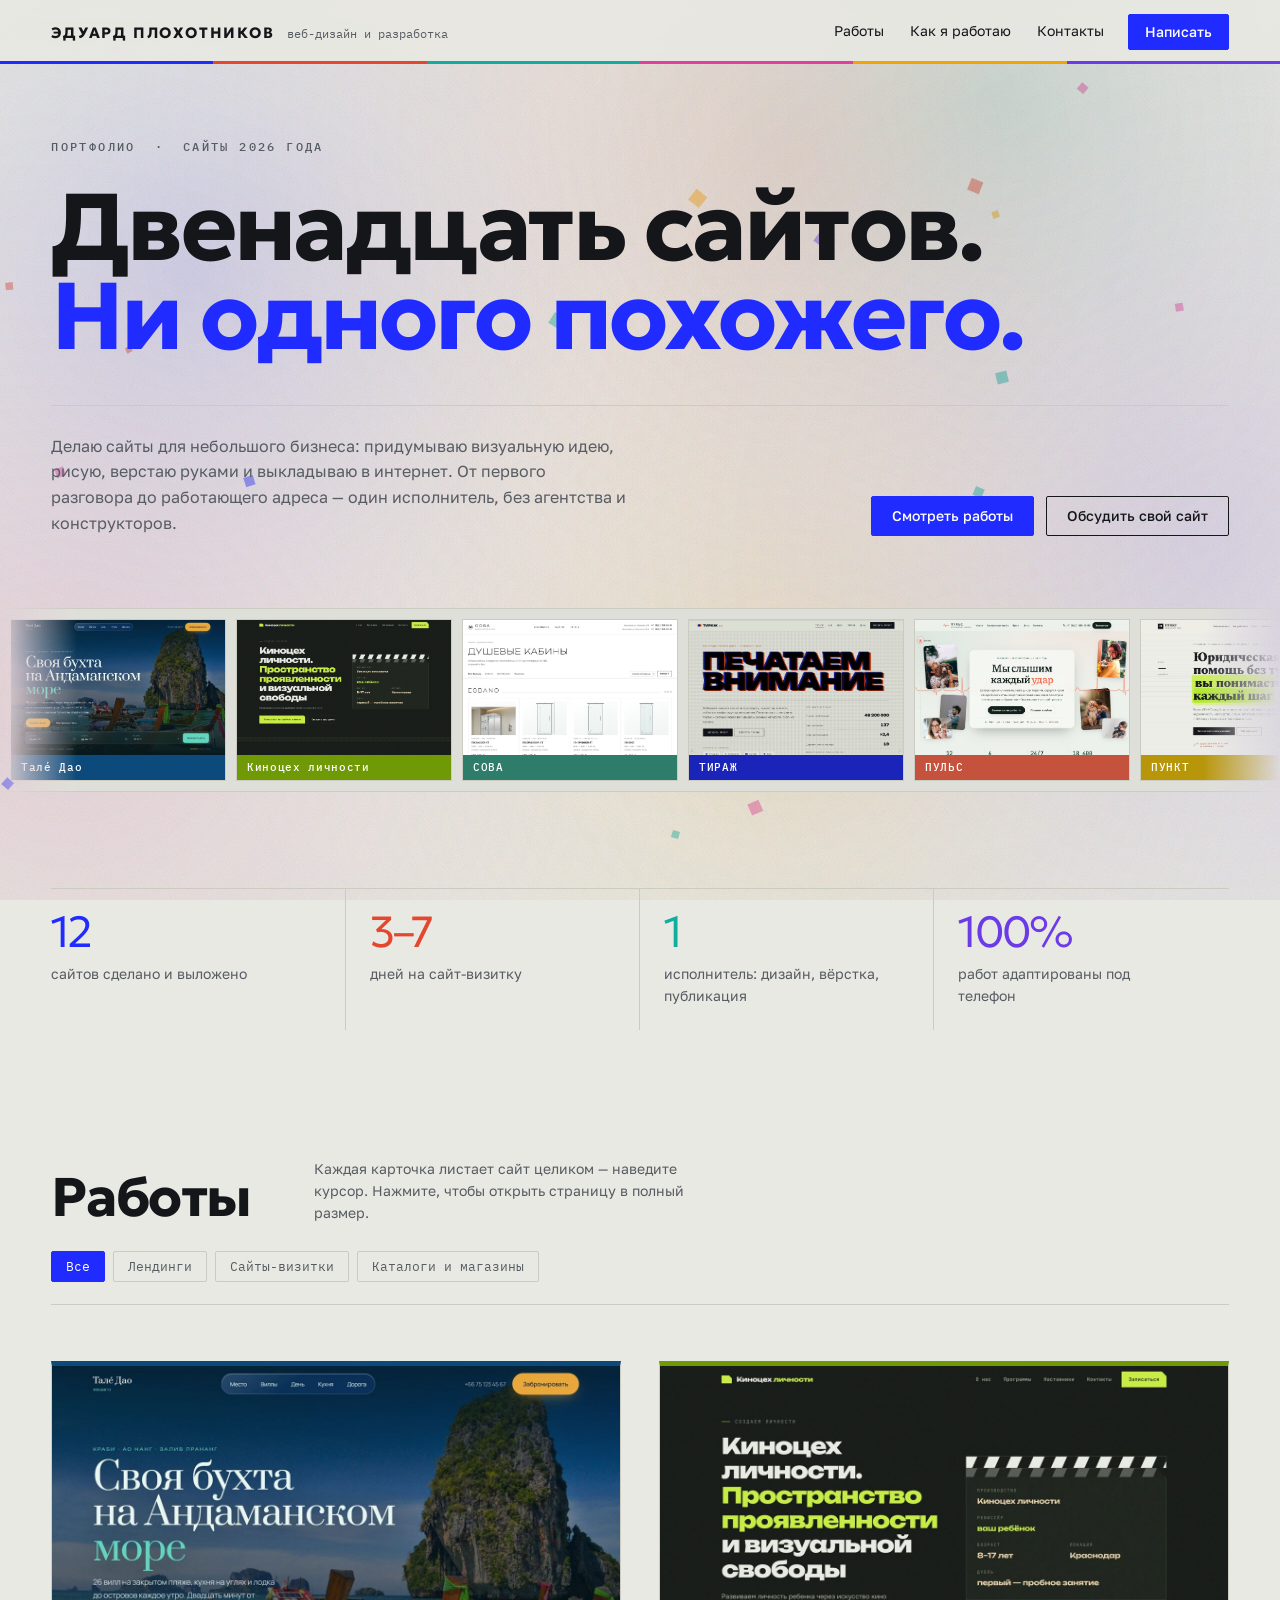
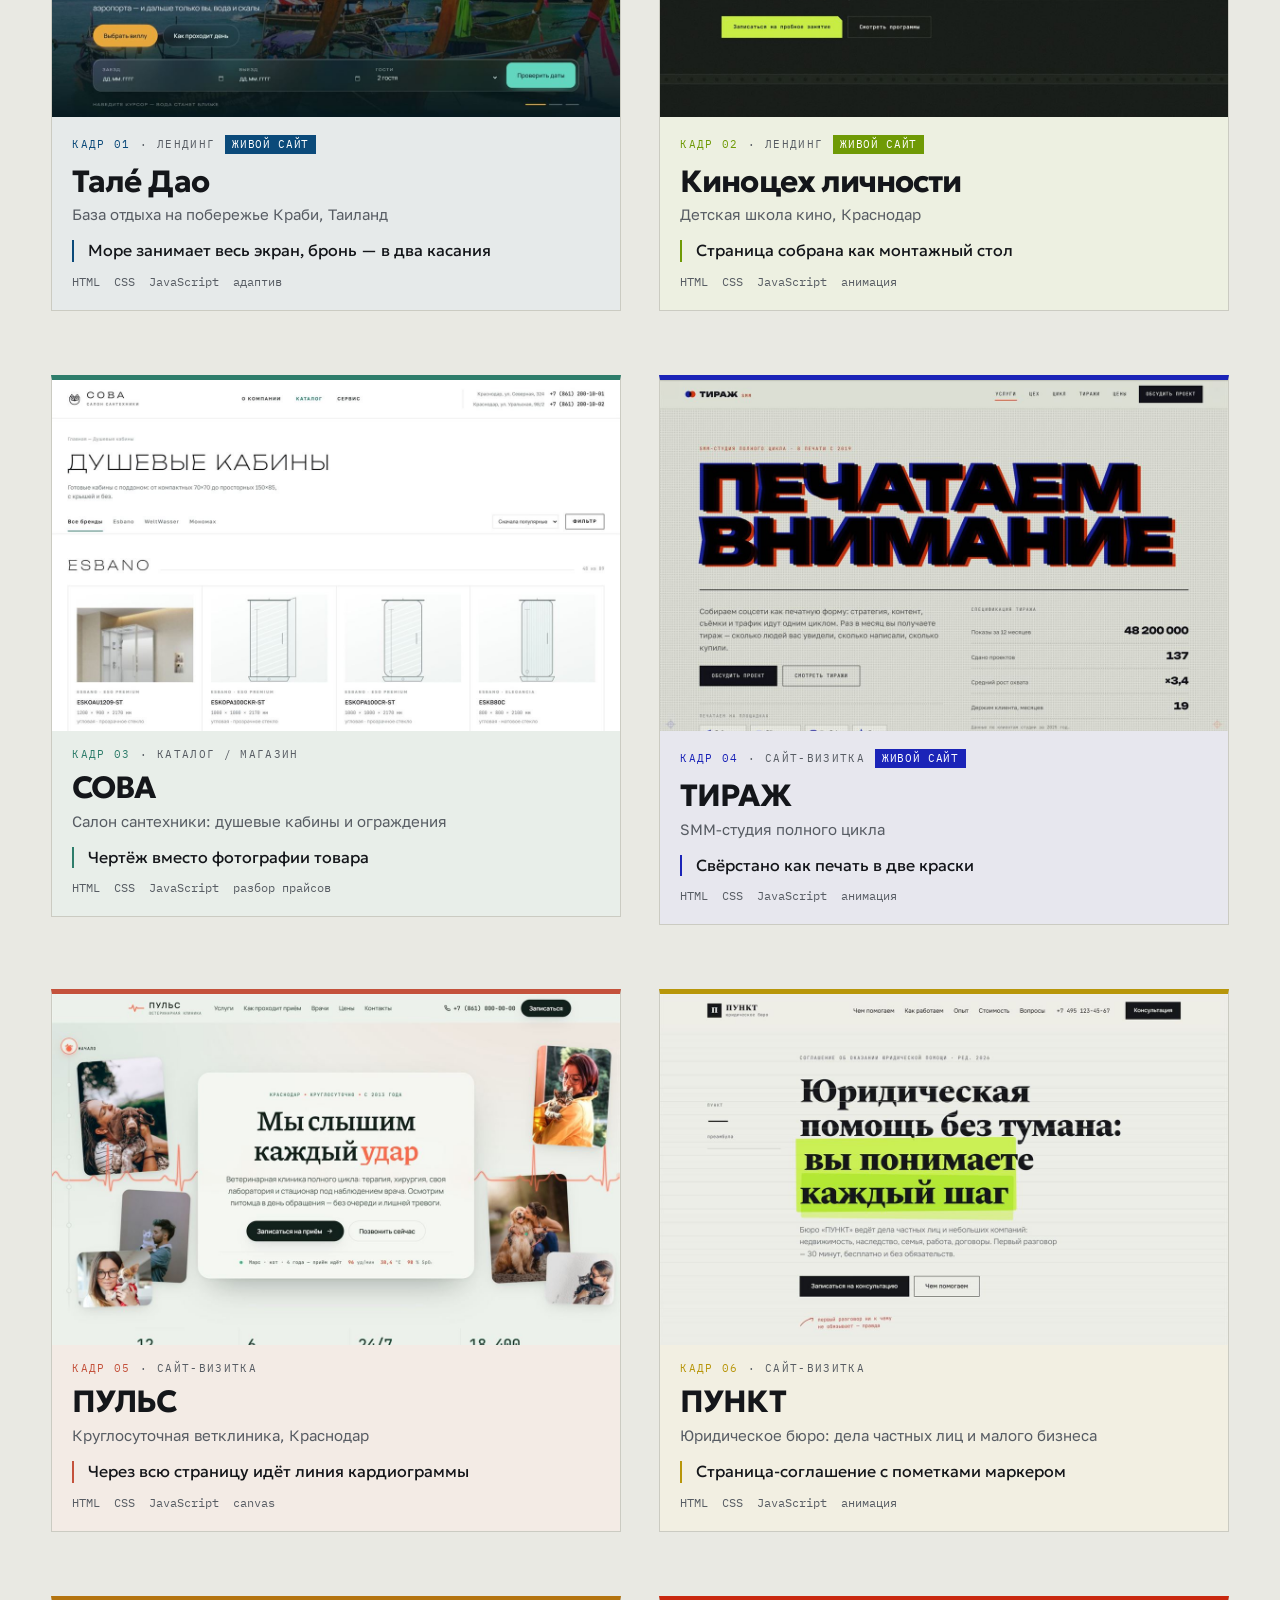
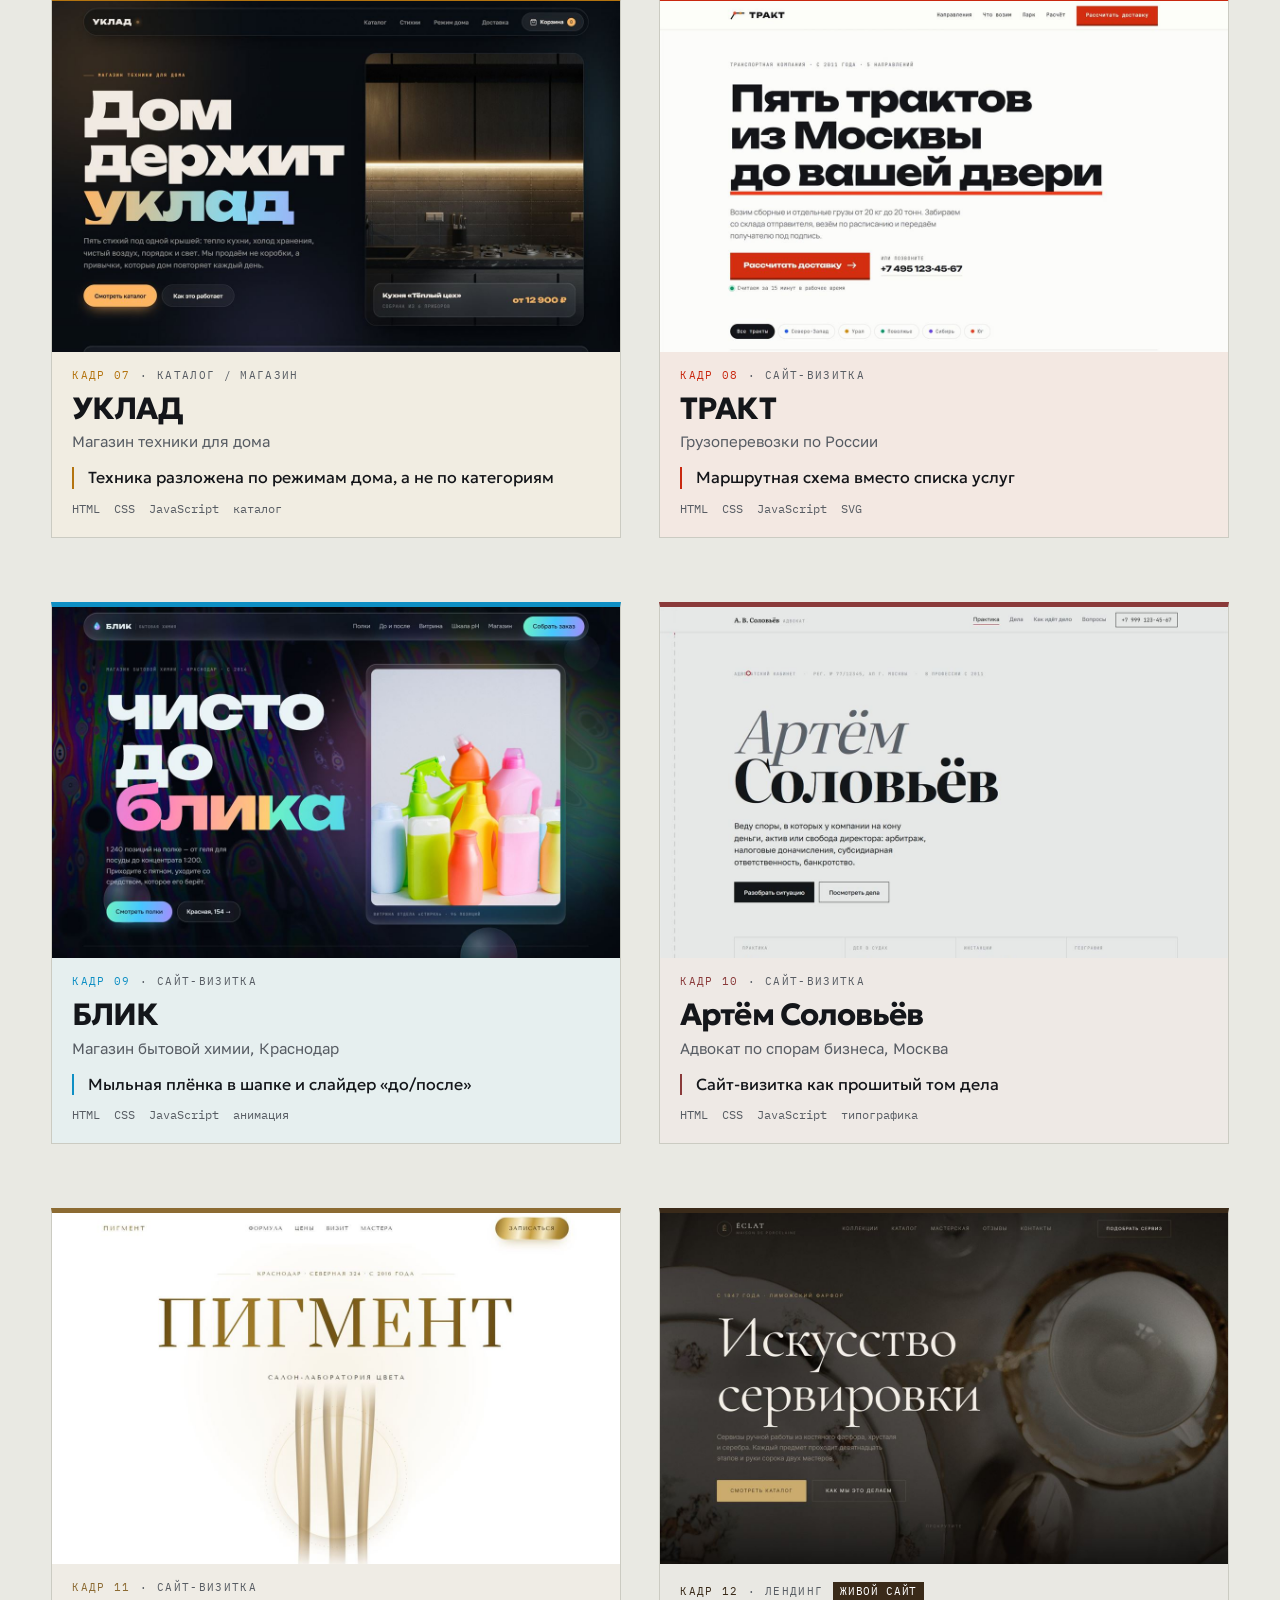
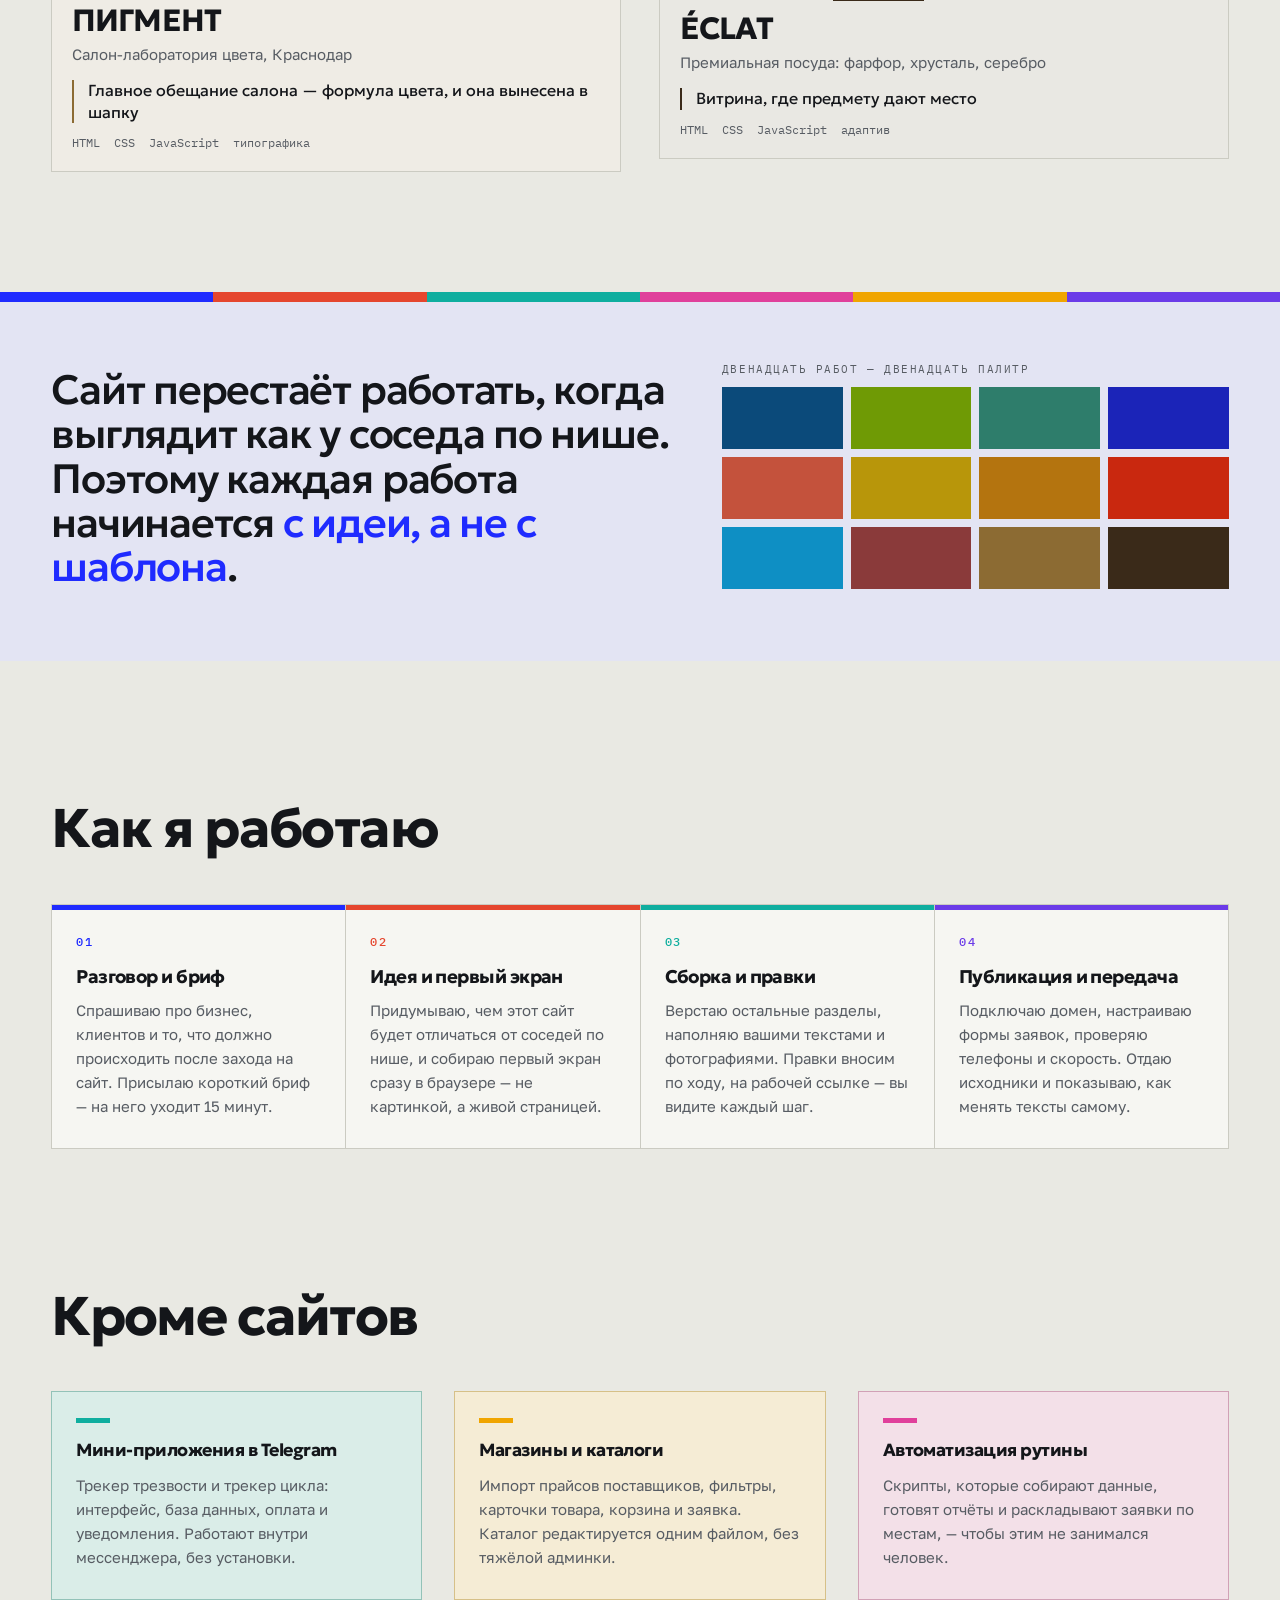
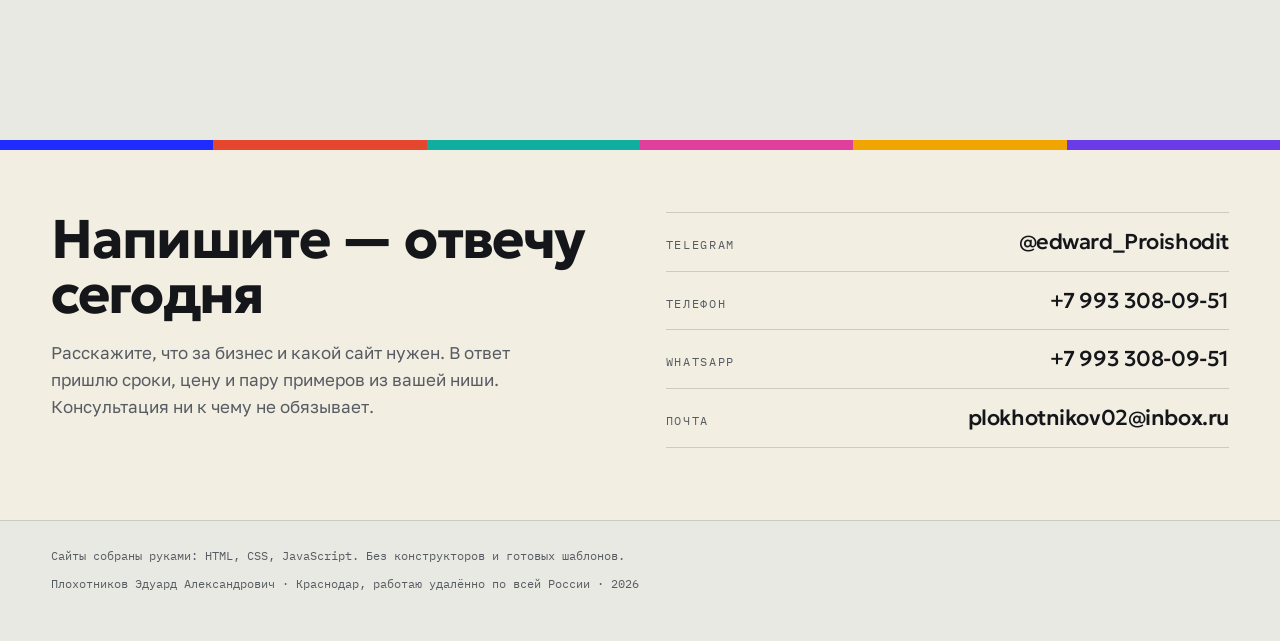
==== commit 1952ead1: "Поставить настоящие контакты и имя Co-Authored-By: Claude Opus 5 <noreply@anthropic.com>" ====
--- a/index.html
+++ b/index.html
@@ -3,9 +3,9 @@
 <head>
 <meta charset="utf-8">
 <meta name="viewport" content="width=device-width, initial-scale=1">
-<title>Эдуард — сайты для малого бизнеса. Портфолио</title>
-<meta name="description" content="Портфолио веб-дизайнера и разработчика: 12 сайтов для малого бизнеса. Дизайн, вёрстка и публикация — один исполнитель.">
-<meta property="og:title" content="Эдуард — сайты для малого бизнеса">
+<title>Эдуард Плохотников — сайты для малого бизнеса. Портфолио</title>
+<meta name="description" content="Портфолио веб-дизайнера и разработчика Эдуарда Плохотникова: 12 сайтов для малого бизнеса. Дизайн, вёрстка и публикация — один исполнитель.">
+<meta property="og:title" content="Эдуард Плохотников — сайты для малого бизнеса">
 <meta property="og:description" content="12 сайтов: лендинги, визитки, каталоги. Каждый — со своей визуальной идеей.">
 <meta property="og:type" content="website">
 <meta property="og:image" content="assets/shots/talay-dao-hero.jpg">
@@ -22,7 +22,7 @@
 
 <header class="bar">
   <a class="bar__me" href="#top">
-    <span class="bar__name">ЭДУАРД</span>
+    <span class="bar__name">ЭДУАРД ПЛОХОТНИКОВ</span>
     <span class="bar__role">веб-дизайн и разработка</span>
   </a>
   <nav class="bar__nav" aria-label="Разделы">
@@ -152,21 +152,19 @@
       <p>Расскажите, что за бизнес и какой сайт нужен. В ответ пришлю сроки,
         цену и пару примеров из вашей ниши. Консультация ни к чему не обязывает.</p>
     </div>
-    <!-- ▼▼▼ ЗАМЕНИТЕ КОНТАКТЫ НА СВОИ ▼▼▼ -->
     <ul class="contact__list">
-      <li><a href="https://t.me/username"><span>Telegram</span><b>@username</b></a></li>
-      <li><a href="https://wa.me/79000000000"><span>WhatsApp</span><b>+7 900 000-00-00</b></a></li>
-      <li><a href="tel:+79000000000"><span>Телефон</span><b>+7 900 000-00-00</b></a></li>
-      <li><a href="mailto:mail@example.com"><span>Почта</span><b>mail@example.com</b></a></li>
+      <li><a href="https://t.me/edward_Proishodit"><span>Telegram</span><b>@edward_Proishodit</b></a></li>
+      <li><a href="tel:+79933080951"><span>Телефон</span><b>+7 993 308-09-51</b></a></li>
+      <li><a href="https://wa.me/79933080951"><span>WhatsApp</span><b>+7 993 308-09-51</b></a></li>
+      <li><a href="mailto:plokhotnikov02@inbox.ru"><span>Почта</span><b>plokhotnikov02@inbox.ru</b></a></li>
     </ul>
-    <!-- ▲▲▲ ЗАМЕНИТЕ КОНТАКТЫ НА СВОИ ▲▲▲ -->
   </section>
 
 </main>
 
 <footer class="foot">
   <p>Сайты собраны руками: HTML, CSS, JavaScript. Без конструкторов и готовых шаблонов.</p>
-  <p>Краснодар, работаю удалённо по всей России · 2026</p>
+  <p>Плохотников Эдуард Александрович · Краснодар, работаю удалённо по всей России · 2026</p>
 </footer>
 
 <!-- просмотр работы целиком -->
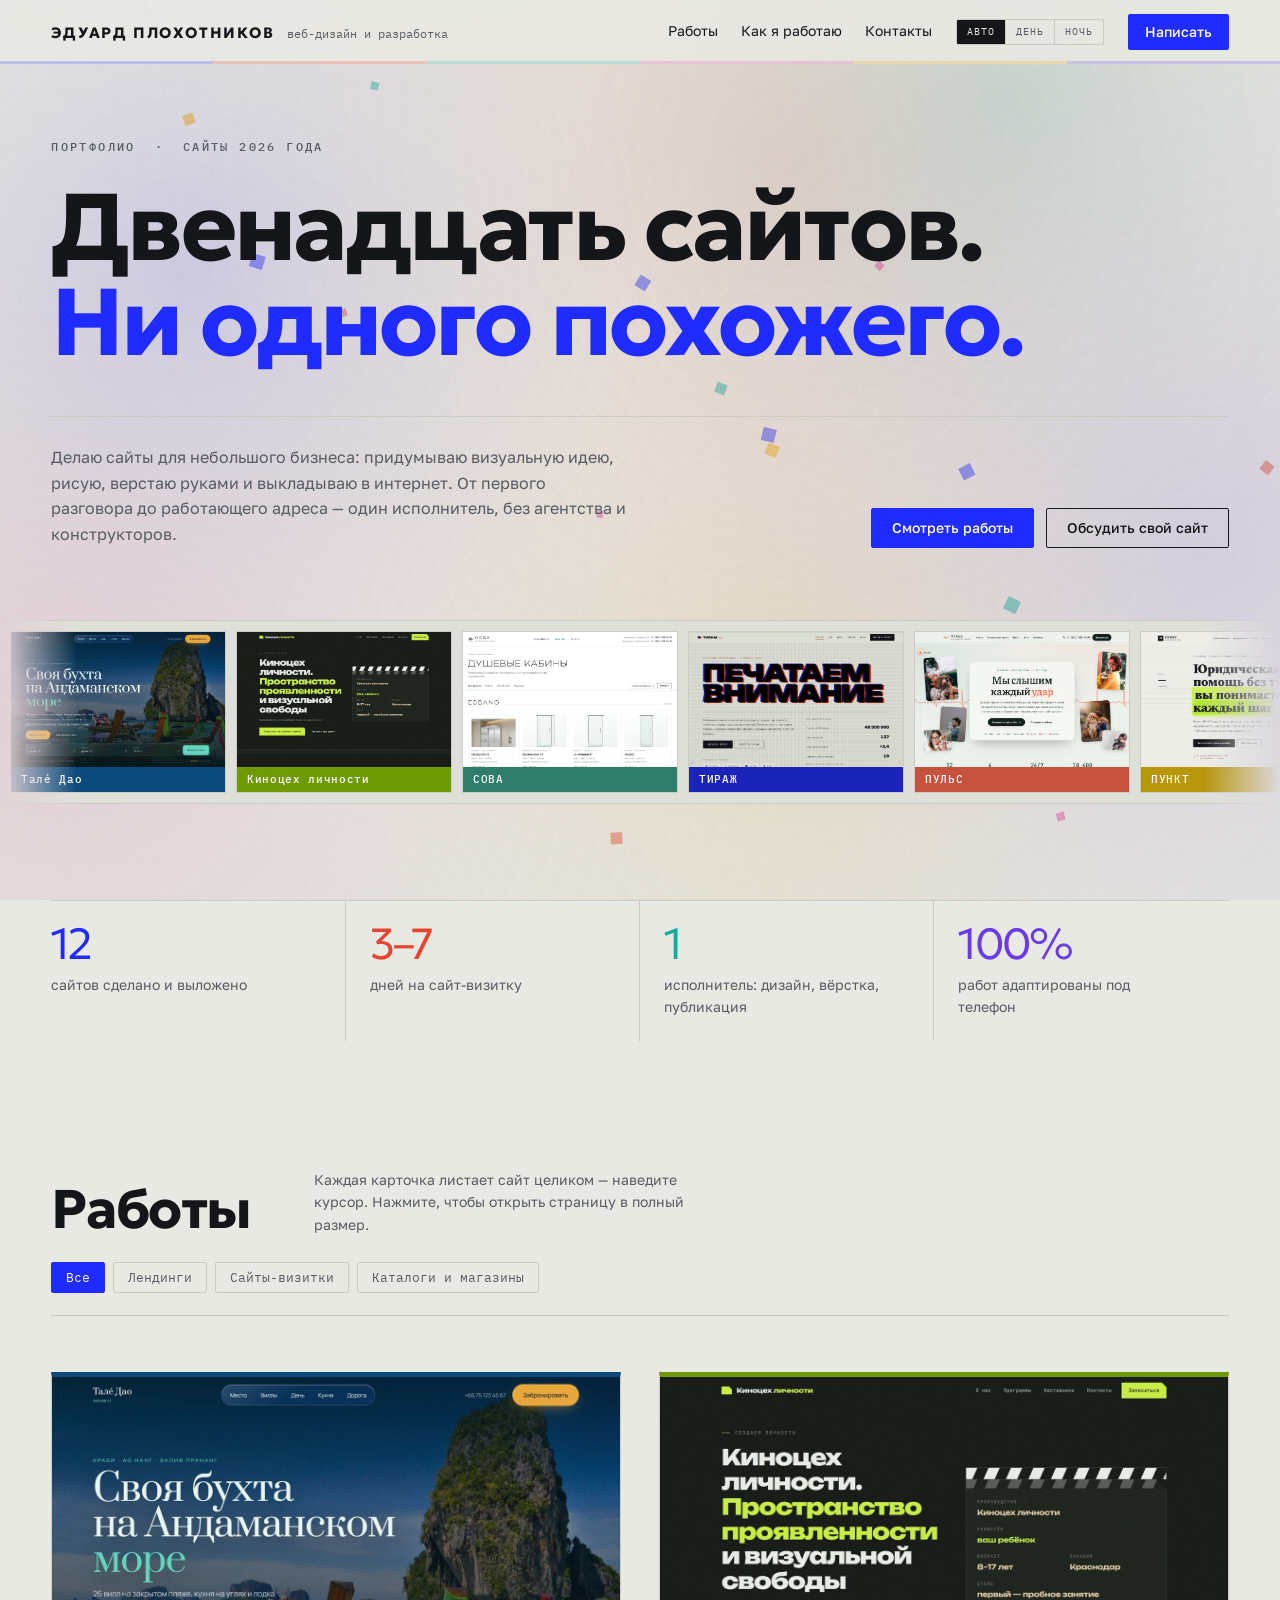
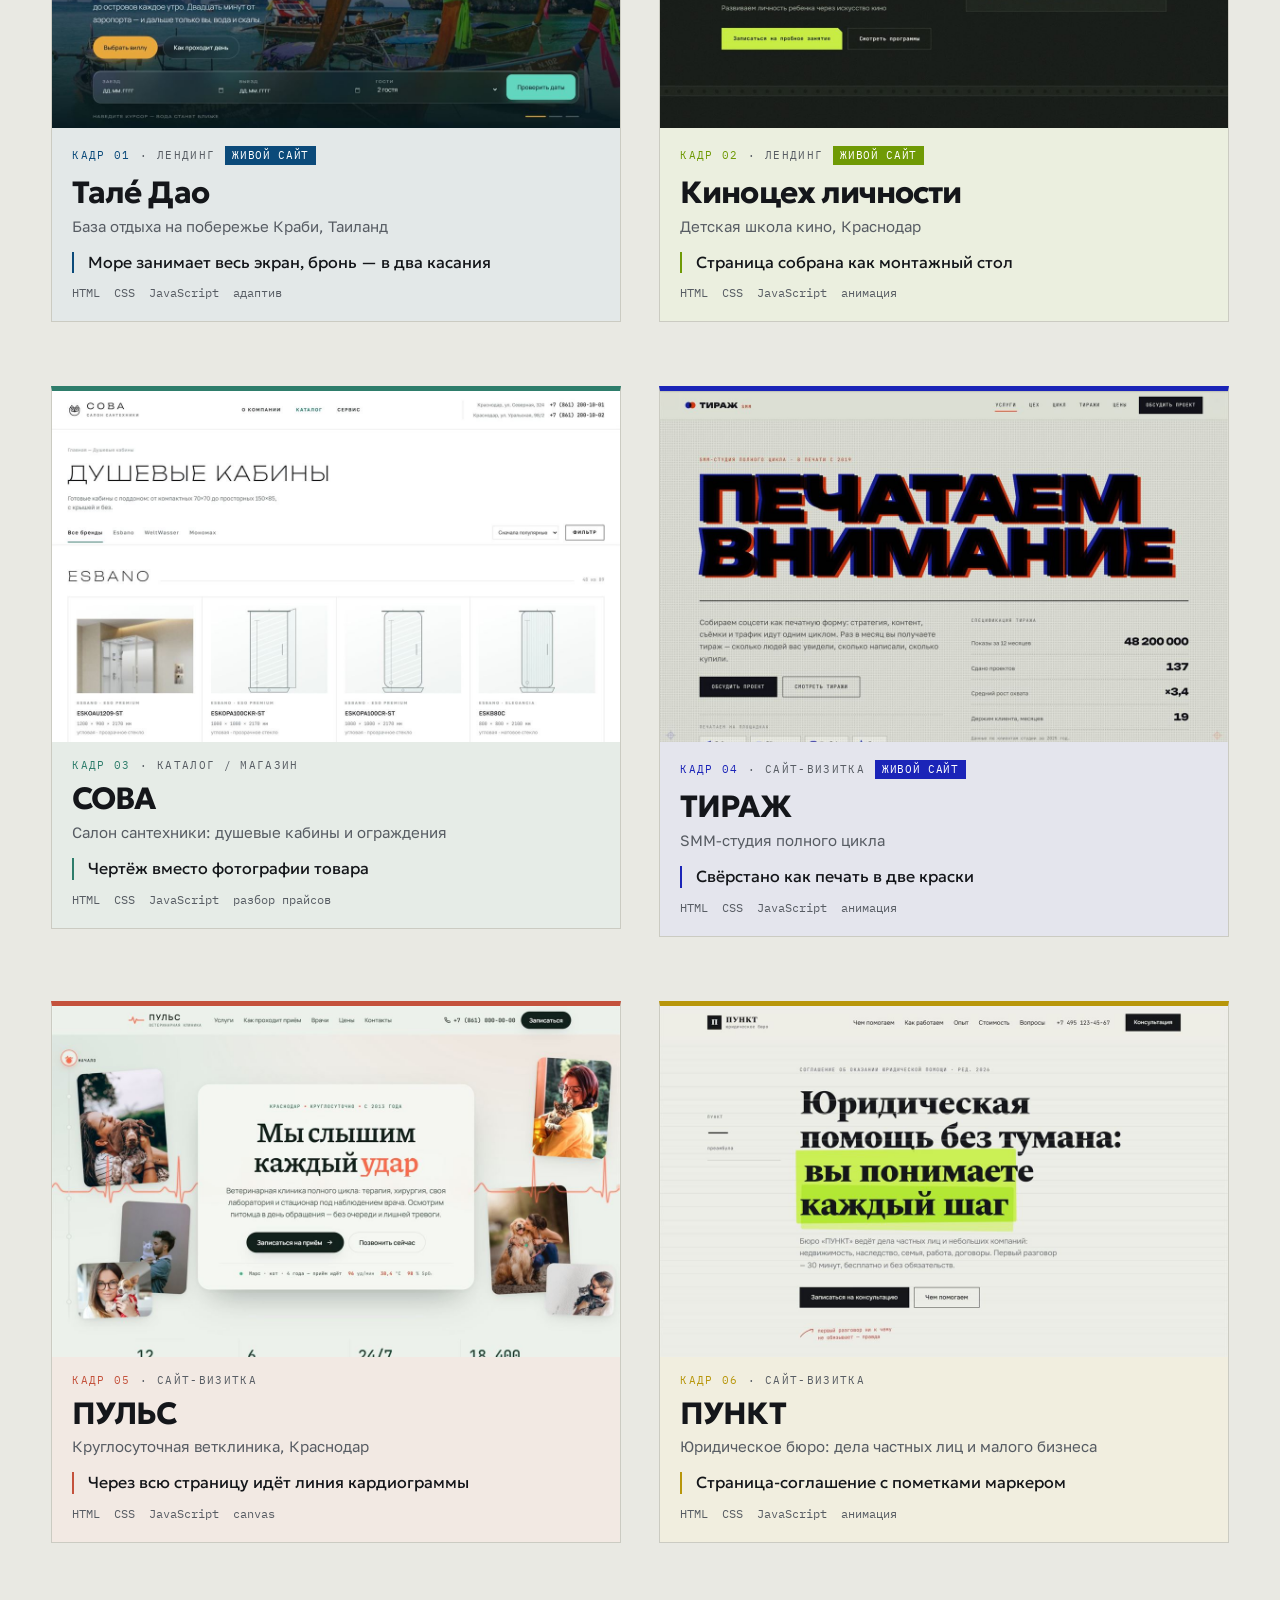
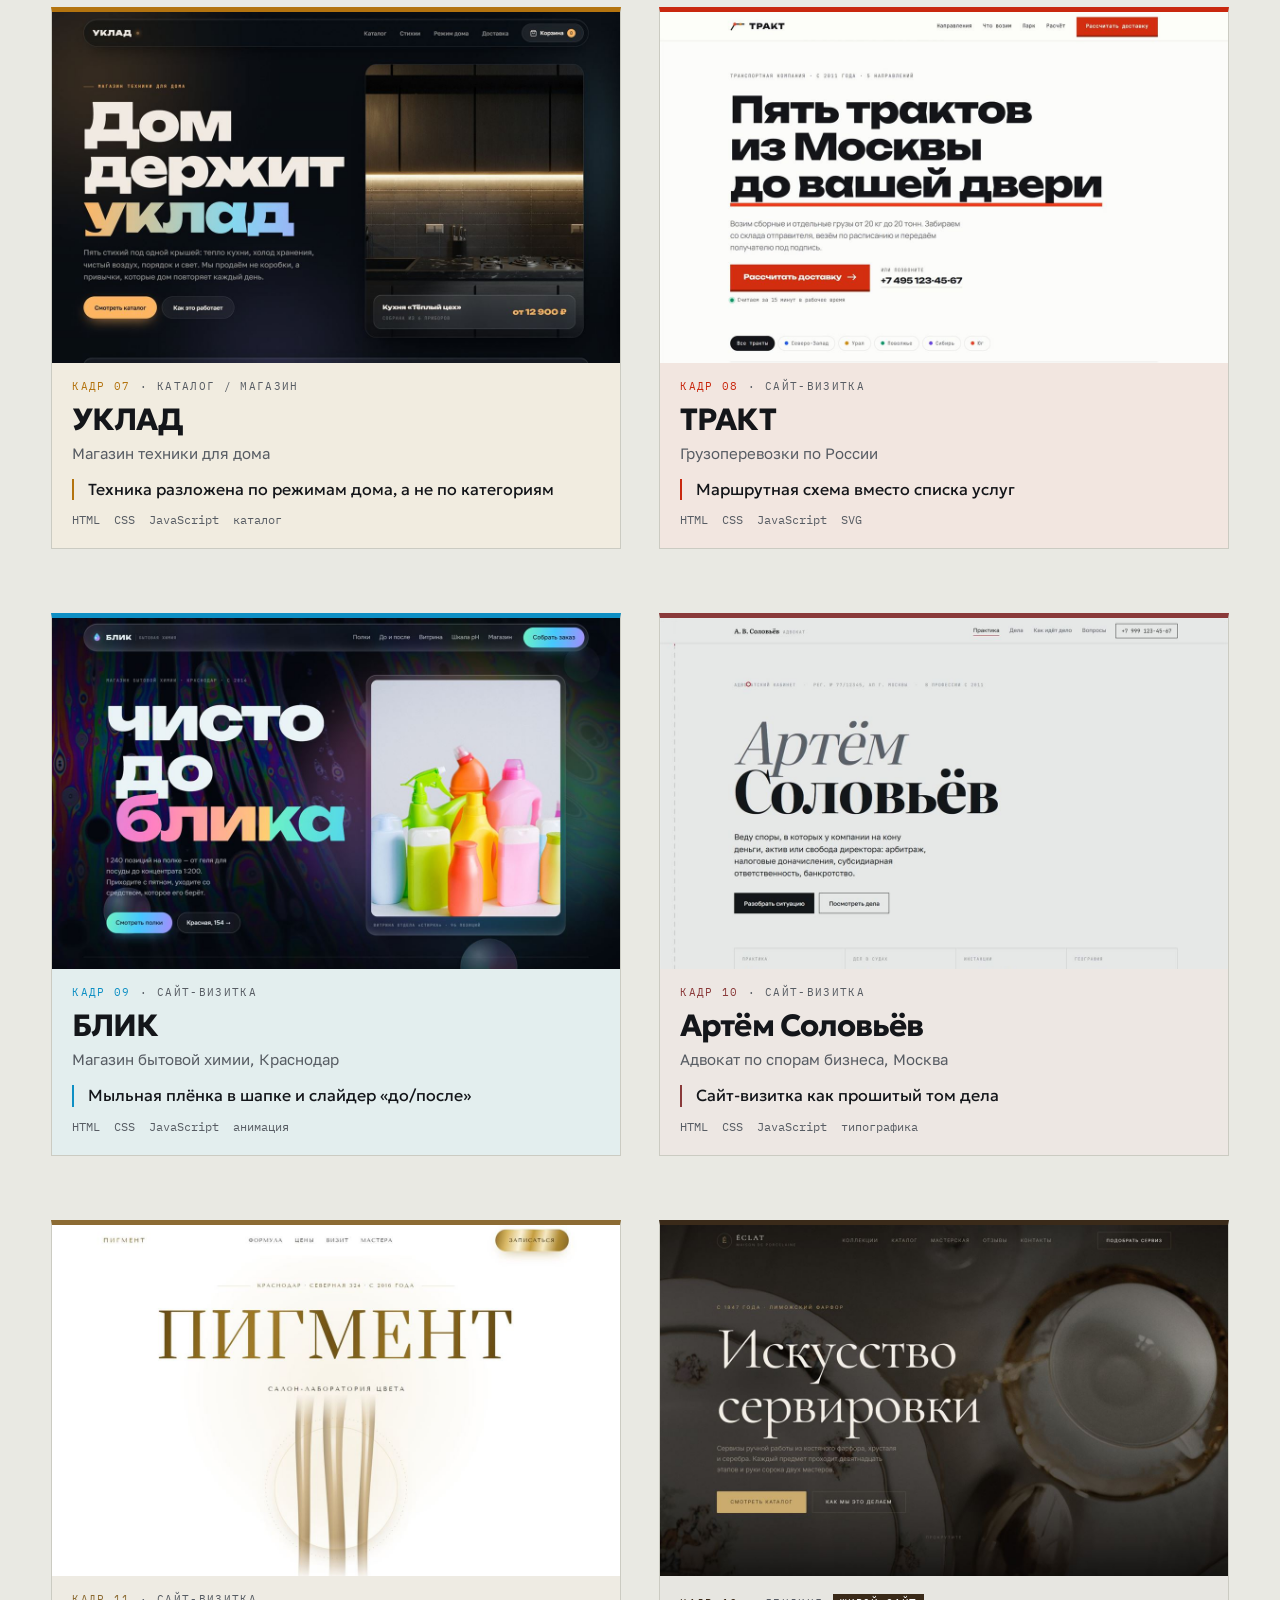
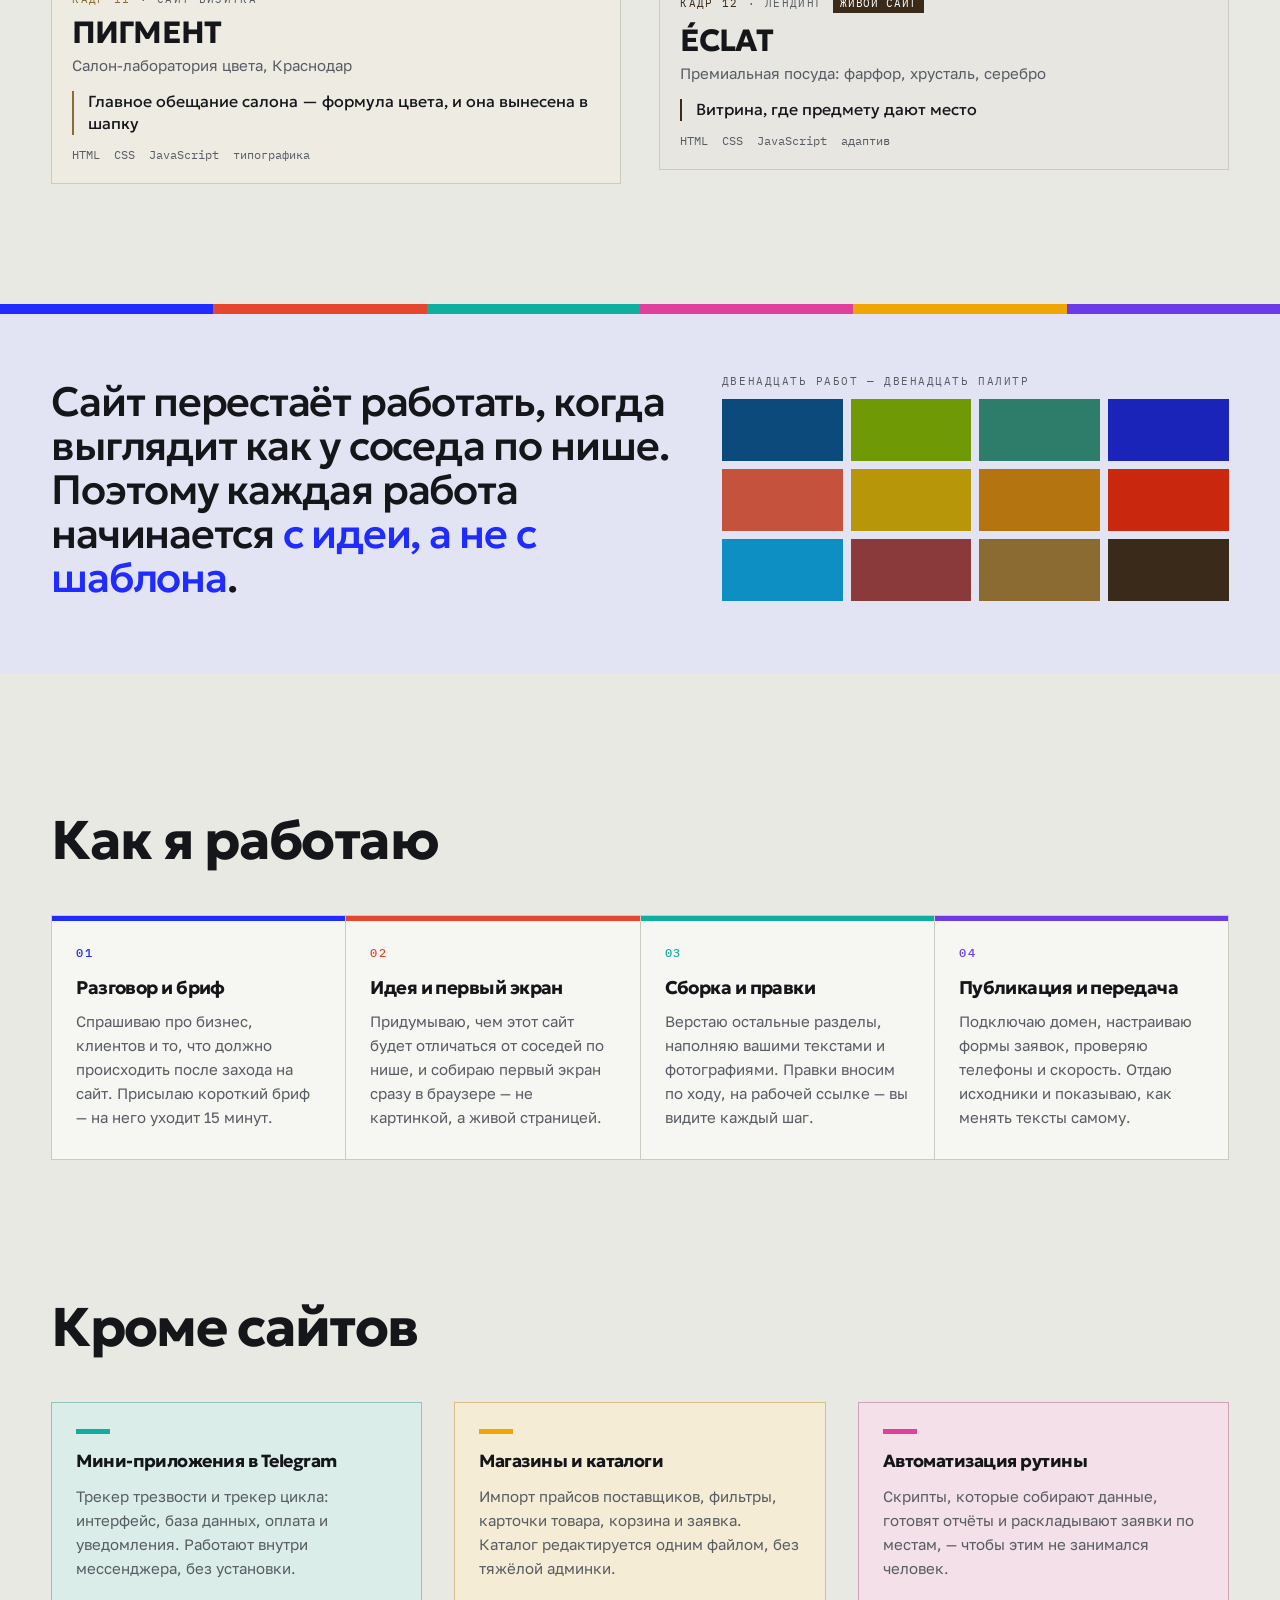
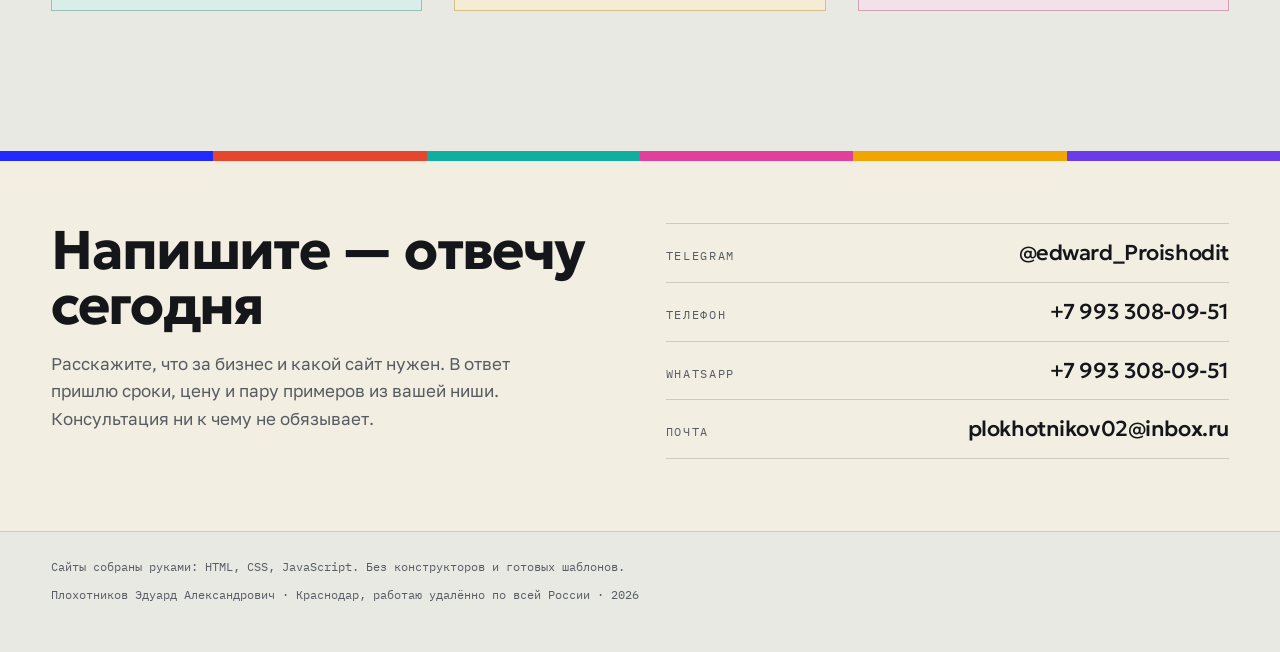
==== commit 2f730e39: "Дневная и ночная темы, выход страницы и шкала прочитанного Ночь — не инверсия дня, а «светостол»: гр" ====
--- a/index.html
+++ b/index.html
@@ -9,9 +9,24 @@
 <meta property="og:description" content="12 сайтов: лендинги, визитки, каталоги. Каждый — со своей визуальной идеей.">
 <meta property="og:type" content="website">
 <meta property="og:image" content="assets/shots/talay-dao-hero.jpg">
+<meta name="theme-color" content="#e9e9e3">
 <link rel="icon" href="favicon.svg" type="image/svg+xml">
 <link rel="stylesheet" href="assets/fonts/fonts.css">
 <link rel="stylesheet" href="styles.css">
+<script>
+  /* Тема выбирается до первой отрисовки, иначе при ночном режиме
+     страница успевает моргнуть белым. */
+  (function () {
+    var mode = 'auto';
+    try { mode = localStorage.getItem('theme') || 'auto'; } catch (e) {}
+    var dark = mode === 'dark' ||
+      (mode === 'auto' && window.matchMedia('(prefers-color-scheme: dark)').matches);
+    var root = document.documentElement;
+    root.dataset.theme = dark ? 'dark' : 'light';
+    root.dataset.mode = mode;
+    root.classList.add('is-first');
+  })();
+</script>
 </head>
 <body>
 
@@ -30,14 +45,23 @@
     <a href="#process">Как я работаю</a>
     <a href="#contact">Контакты</a>
   </nav>
+  <div class="theme" role="group" aria-label="Оформление">
+    <button class="theme__btn" type="button" data-set="auto">Авто</button>
+    <button class="theme__btn" type="button" data-set="light">День</button>
+    <button class="theme__btn" type="button" data-set="dark">Ночь</button>
+  </div>
   <a class="btn btn--solid bar__cta" href="#contact">Написать</a>
+  <span class="bar__ink" aria-hidden="true"></span>
 </header>
 
 <main id="top">
 
   <section class="hero">
     <p class="eyebrow">Портфолио &nbsp;·&nbsp; сайты 2026 года</p>
-    <h1 class="hero__title">Двенадцать сайтов.<br><em>Ни одного похожего.</em></h1>
+    <h1 class="hero__title">
+      <span><i>Двенадцать сайтов.</i></span>
+      <span><i><em>Ни одного похожего.</em></i></span>
+    </h1>
     <div class="hero__row">
       <p class="hero__lead">
         Делаю сайты для небольшого бизнеса: придумываю визуальную идею, рисую,
--- a/styles.css
+++ b/styles.css
@@ -1,11 +1,17 @@
 /* ============================================================
    Портфолио — оформление.
-   Правится сверху вниз: сначала палитра и типографика,
-   потом блоки в том же порядке, в каком они идут на странице.
+
+   Две темы: день — бумага контрольного листа, ночь — светостол,
+   на котором работы просматривают как слайды. Все цвета живут
+   в переменных ниже; дальше файл идёт блоками в том же порядке,
+   в каком они стоят на странице.
    ============================================================ */
 
+/* ── краски и размеры ───────────────────────────────────── */
+
 :root {
-  /* бумага контрольного листа */
+  color-scheme: light;
+
   --paper: #e9e9e3;
   --paper-2: #dfdfd9;
   --mat: #f6f6f2;
@@ -14,9 +20,12 @@
   --ink-2: #575c63;
   --rule: #cbcbc2;
   --signal: #1f2bff;
+  --on-signal: #fff;
   --accent: #14161a;
-
-  /* шесть печатных красок: из них собраны цветные шкалы и подложки */
+  --shadow: rgba(20, 22, 26, 0.5);
+  --grain: 0.5;
+
+  /* шесть печатных красок */
   --c-1: #1f2bff;
   --c-2: #e5462e;
   --c-3: #0fae9f;
@@ -34,7 +43,90 @@
 
   --pad: clamp(20px, 4vw, 56px);
   --max: 1320px;
-}
+  --ease: cubic-bezier(0.16, 1, 0.3, 1);
+}
+
+/* Ночь — не инверсия дня: тона осветлены и приглушены отдельно,
+   иначе синий и фиолетовый проваливаются на тёмном. */
+:root[data-theme='dark'] {
+  color-scheme: dark;
+
+  --paper: #101317;
+  --paper-2: #0b0d10;
+  --mat: #171b21;
+  --cream: #1c2027;
+  --ink: #edeff3;
+  --ink-2: #a3abb6;
+  --rule: #2a3038;
+  --signal: #8b93ff;
+  --on-signal: #0b0d10;
+  --shadow: rgba(0, 0, 0, 0.75);
+  --grain: 0.22;
+
+  --c-1: #6f7bff;
+  --c-2: #ff6f57;
+  --c-3: #2fd4c2;
+  --c-4: #ff72bd;
+  --c-5: #ffc247;
+  --c-6: #a184ff;
+}
+
+/* если скрипт не отработал — идём за системной настройкой */
+@media (prefers-color-scheme: dark) {
+  :root:not([data-theme='light']) {
+    color-scheme: dark;
+
+    --paper: #101317;
+    --paper-2: #0b0d10;
+    --mat: #171b21;
+    --cream: #1c2027;
+    --ink: #edeff3;
+    --ink-2: #a3abb6;
+    --rule: #2a3038;
+    --signal: #8b93ff;
+    --on-signal: #0b0d10;
+    --shadow: rgba(0, 0, 0, 0.75);
+    --grain: 0.22;
+
+    --c-1: #6f7bff;
+    --c-2: #ff6f57;
+    --c-3: #2fd4c2;
+    --c-4: #ff72bd;
+    --c-5: #ffc247;
+    --c-6: #a184ff;
+  }
+}
+
+/* Цвет работы: днём берём как есть, ночью осветляем, иначе тёмно-синяя
+   кромка на графите не видна. --tone и --on-tone объявлены там, где
+   разметка задаёт --accent. */
+.work,
+.strip__item,
+.swatch,
+.viewer {
+  --tone: var(--accent);
+  --on-tone: #fff;
+}
+
+:root[data-theme='dark'] .work,
+:root[data-theme='dark'] .strip__item,
+:root[data-theme='dark'] .swatch,
+:root[data-theme='dark'] .viewer {
+  --tone: color-mix(in srgb, var(--accent) 62%, #ffffff);
+  --on-tone: #0d1013;
+}
+
+@media (prefers-color-scheme: dark) {
+  :root:not([data-theme='light']) .work,
+  :root:not([data-theme='light']) .strip__item,
+  :root:not([data-theme='light']) .swatch,
+  :root:not([data-theme='light']) .viewer {
+    --tone: color-mix(in srgb, var(--accent) 62%, #ffffff);
+    --on-tone: #0d1013;
+  }
+}
+
+/* ── общее ──────────────────────────────────────────────── */
 
 * { box-sizing: border-box; }
 
@@ -66,10 +158,32 @@
   outline-offset: 3px;
 }
 
+.skip {
+  position: absolute;
+  left: -9999px;
+  top: 0;
+  background: var(--ink);
+  color: var(--paper);
+  padding: 12px 18px;
+  z-index: 50;
+}
+.skip:focus { left: 0; }
+
+.h2 {
+  font-size: clamp(2rem, 4.4vw, 3.4rem);
+  line-height: 1;
+}
+
+.eyebrow {
+  font: 500 12px/1 var(--mono);
+  letter-spacing: 0.2em;
+  text-transform: uppercase;
+  color: var(--ink-2);
+}
+
 /* ── живой фон ──────────────────────────────────────────── */
 
-/* z-index: -1 держит фон под всем содержимым, но над цветом бумаги,
-   поэтому разделам не нужен свой слой */
+/* z-index: -1 держит фон под содержимым, но над цветом бумаги */
 .bg {
   position: fixed;
   inset: 0;
@@ -86,33 +200,12 @@
   inset: 0;
   z-index: -1;
   pointer-events: none;
-  opacity: 0.5;
+  opacity: var(--grain);
   mix-blend-mode: multiply;
   background-image: url("data:image/svg+xml,%3Csvg xmlns='http://www.w3.org/2000/svg' width='180' height='180'%3E%3Cfilter id='n'%3E%3CfeTurbulence type='fractalNoise' baseFrequency='0.85' numOctaves='3'/%3E%3C/filter%3E%3Crect width='180' height='180' filter='url(%23n)' opacity='0.32'/%3E%3C/svg%3E");
 }
 
-.skip {
-  position: absolute;
-  left: -9999px;
-  top: 0;
-  background: var(--ink);
-  color: var(--mat);
-  padding: 12px 18px;
-  z-index: 50;
-}
-.skip:focus { left: 0; }
-
-.h2 {
-  font-size: clamp(2rem, 4.4vw, 3.4rem);
-  line-height: 1;
-}
-
-.eyebrow {
-  font: 500 12px/1 var(--mono);
-  letter-spacing: 0.2em;
-  text-transform: uppercase;
-  color: var(--ink-2);
-}
+:root[data-theme='dark'] body::after { mix-blend-mode: screen; }
 
 /* ── верхняя панель ─────────────────────────────────────── */
 
@@ -122,21 +215,30 @@
   z-index: 30;
   display: flex;
   align-items: center;
-  gap: 24px;
+  gap: clamp(12px, 2vw, 24px);
   padding: 14px var(--pad);
-  background: color-mix(in srgb, var(--paper) 88%, transparent);
+  background: color-mix(in srgb, var(--paper) 86%, transparent);
   backdrop-filter: blur(10px);
 }
 
-/* шкала красок вдоль нижнего края панели — как контрольная полоса на оттиске */
-.bar::after {
+/* шкала красок вдоль нижнего края: бледная — весь путь страницы,
+   яркая — сколько уже прокручено */
+.bar::after,
+.bar__ink {
   content: '';
   position: absolute;
   left: 0;
-  right: 0;
   bottom: 0;
   height: 3px;
+  width: 100%;
   background: var(--strip);
+}
+
+.bar::after { opacity: 0.22; }
+
+.bar__ink {
+  transform: scaleX(var(--read, 0));
+  transform-origin: left;
 }
 
 .bar__me {
@@ -150,16 +252,18 @@
 .bar__name {
   font: 700 15px/1 var(--display);
   letter-spacing: 0.12em;
+  white-space: nowrap;
 }
 
 .bar__role {
   font: 400 12px/1 var(--mono);
   color: var(--ink-2);
+  white-space: nowrap;
 }
 
 .bar__nav {
   display: flex;
-  gap: 26px;
+  gap: clamp(14px, 1.8vw, 26px);
   font: 400 14px/1 var(--body);
 }
 
@@ -167,9 +271,39 @@
   text-decoration: none;
   padding-bottom: 2px;
   border-bottom: 1px solid transparent;
+  white-space: nowrap;
 }
 
 .bar__nav a:hover { border-bottom-color: var(--signal); color: var(--signal); }
+
+/* переключатель темы */
+.theme {
+  display: flex;
+  border: 1px solid var(--rule);
+  border-radius: 2px;
+  overflow: hidden;
+}
+
+.theme__btn {
+  padding: 7px 10px;
+  border: 0;
+  background: transparent;
+  color: var(--ink-2);
+  font: 400 10px/1 var(--mono);
+  letter-spacing: 0.1em;
+  text-transform: uppercase;
+  cursor: pointer;
+  transition: background 0.2s, color 0.2s;
+}
+
+.theme__btn + .theme__btn { border-left: 1px solid var(--rule); }
+
+.theme__btn:hover { color: var(--ink); }
+
+.theme__btn[aria-pressed='true'] {
+  background: var(--ink);
+  color: var(--paper);
+}
 
 .btn {
   display: inline-flex;
@@ -183,20 +317,25 @@
   background: transparent;
   color: var(--ink);
   cursor: pointer;
-  transition: background 0.2s, color 0.2s, border-color 0.2s;
+  transition: background 0.2s, color 0.2s, border-color 0.2s, transform 0.2s;
 }
 
 .btn:hover { border-color: var(--signal); color: var(--signal); }
 
 .btn--solid {
   background: var(--signal);
-  color: #fff;
+  color: var(--on-signal);
   border-color: var(--signal);
 }
 
-.btn--solid:hover { background: var(--ink); border-color: var(--ink); color: var(--mat); }
-
-.bar__cta { padding: 10px 16px; }
+.btn--solid:hover {
+  background: var(--ink);
+  border-color: var(--ink);
+  color: var(--paper);
+  transform: translateY(-2px);
+}
+
+.bar__cta { padding: 10px 16px; white-space: nowrap; }
 
 /* ── первый экран ───────────────────────────────────────── */
 
@@ -213,6 +352,18 @@
   line-height: 0.94;
   font-weight: 700;
   overflow-wrap: break-word;
+}
+
+/* строка выезжает из-под собственной кромки */
+.hero__title span {
+  display: block;
+  overflow: hidden;
+  padding-bottom: 0.06em;
+}
+
+.hero__title i {
+  display: block;
+  font-style: normal;
 }
 
 .hero__title em {
@@ -244,11 +395,10 @@
   gap: 12px;
 }
 
-/* лента превью */
+/* ── лента превью ───────────────────────────────────────── */
 
 .strip {
   margin: clamp(40px, 6vw, 72px) calc(var(--pad) * -1) 0;
-  padding: 0;
   overflow: hidden;
   border-top: 1px solid var(--rule);
   border-bottom: 1px solid var(--rule);
@@ -293,14 +443,15 @@
   height: 135px;
   object-fit: cover;
   object-position: top center;
-}
-
-/* подпись — цветная плашка в краске самой работы */
+  transition: opacity 0.25s;
+}
+
+/* подпись — плашка в краске самой работы */
 .strip__item span {
   display: block;
   padding: 7px 10px;
-  background: var(--accent);
-  color: #fff;
+  background: var(--tone);
+  color: var(--on-tone);
   font: 500 11px/1 var(--mono);
   letter-spacing: 0.06em;
   text-align: left;
@@ -310,7 +461,7 @@
 }
 
 .strip__item:hover img,
-.strip__item:focus-visible img { opacity: 0.85; }
+.strip__item:focus-visible img { opacity: 0.82; }
 
 /* ── факты ──────────────────────────────────────────────── */
 
@@ -398,7 +549,7 @@
 .filter.is-on {
   background: var(--signal);
   border-color: var(--signal);
-  color: #fff;
+  color: var(--on-signal);
 }
 
 .grid {
@@ -420,15 +571,17 @@
   background: var(--mat);
   border: 1px solid var(--rule);
   /* краска работы вынесена на верхнюю кромку кадра */
-  border-top: 5px solid var(--accent);
+  border-top: 5px solid var(--tone);
   border-bottom: 0;
   cursor: pointer;
-  transition: box-shadow 0.25s;
+  transition: box-shadow 0.3s, transform 0.3s;
 }
 
 .work__frame:hover,
 .work__frame:focus-visible {
-  box-shadow: 0 18px 40px -28px rgba(20, 22, 26, 0.5);
+  box-shadow: 0 24px 50px -30px var(--shadow),
+              0 0 0 1px color-mix(in srgb, var(--tone) 45%, transparent);
+  transform: translateY(-2px);
 }
 
 .work__top,
@@ -444,8 +597,8 @@
   display: block;
 }
 
-/* В покое карточка показывает снимок первого экрана, а снимок всей
-   страницы проявляется под курсором и уезжает вверх. */
+/* В покое карточка показывает первый экран, а снимок всей страницы
+   проявляется под курсором и уезжает вверх. */
 .work__scroll {
   opacity: 0;
   transform: translateY(0);
@@ -473,7 +626,7 @@
 .work__bar {
   display: block;
   height: 100%;
-  background: var(--accent);
+  background: var(--tone);
   transform: scaleX(0);
   transform-origin: left;
   transition: transform 0.6s ease-out;
@@ -493,8 +646,8 @@
   right: 10px;
   bottom: 12px;
   padding: 6px 10px;
-  background: var(--accent);
-  color: #fff;
+  background: var(--tone);
+  color: var(--on-tone);
   font: 500 11px/1 var(--mono);
   letter-spacing: 0.04em;
   opacity: 0;
@@ -507,7 +660,7 @@
 
 .work__meta {
   padding: 18px 20px 22px;
-  background: color-mix(in srgb, var(--accent) 7%, var(--mat));
+  background: color-mix(in srgb, var(--tone) 8%, var(--mat));
   border: 1px solid var(--rule);
   border-top: 0;
 }
@@ -523,14 +676,14 @@
   color: var(--ink-2);
 }
 
-.work__no { color: var(--accent); }
+.work__no { color: var(--tone); }
 
 .work__kind::before { content: '· '; }
 
 .work__live {
   padding: 4px 7px;
-  background: var(--accent);
-  color: #fff;
+  background: var(--tone);
+  color: var(--on-tone);
   letter-spacing: 0.06em;
 }
 
@@ -549,7 +702,7 @@
 .work__idea {
   margin-top: 14px;
   padding-left: 14px;
-  border-left: 2px solid var(--accent);
+  border-left: 2px solid var(--tone);
   font-family: var(--display);
   font-weight: 400;
   font-size: 16px;
@@ -575,6 +728,10 @@
   margin: clamp(72px, 10vw, 120px) auto 0;
   padding: clamp(44px, 6vw, 72px) clamp(28px, 4vw, 56px);
   background: color-mix(in srgb, var(--c-1) 9%, var(--mat));
+  display: grid;
+  grid-template-columns: minmax(0, 1.1fr) minmax(0, 0.9fr);
+  gap: clamp(28px, 4vw, 56px);
+  align-items: end;
 }
 
 .claim::before {
@@ -587,13 +744,6 @@
   background: var(--strip);
 }
 
-.claim {
-  display: grid;
-  grid-template-columns: minmax(0, 1.1fr) minmax(0, 0.9fr);
-  gap: clamp(28px, 4vw, 56px);
-  align-items: end;
-}
-
 .claim > p {
   max-width: 26ch;
   font-family: var(--display);
@@ -603,6 +753,11 @@
   letter-spacing: -0.03em;
 }
 
+.claim em {
+  font-style: normal;
+  color: var(--c-1);
+}
+
 .swatches__note {
   font: 400 11px/1 var(--mono);
   letter-spacing: 0.14em;
@@ -622,7 +777,7 @@
   height: 62px;
   padding: 0;
   border: 0;
-  background: var(--accent);
+  background: var(--tone);
   cursor: pointer;
   overflow: hidden;
   transition: transform 0.2s;
@@ -637,8 +792,10 @@
   right: 0;
   bottom: 0;
   padding: 6px 8px;
-  background: rgba(20, 22, 26, 0.35);
-  color: #fff;
+  /* подложка берётся из цвета текста плашки, а надпись — из самой краски:
+     так подпись читается и на светлой, и на тёмной плашке */
+  background: color-mix(in srgb, var(--on-tone) 62%, transparent);
+  color: var(--tone);
   font: 500 10px/1.2 var(--mono);
   text-align: left;
   opacity: 0;
@@ -647,11 +804,6 @@
 
 .swatch:hover span,
 .swatch:focus-visible span { opacity: 1; }
-
-.claim em {
-  font-style: normal;
-  color: var(--c-1);
-}
 
 /* ── как я работаю ──────────────────────────────────────── */
 
@@ -748,7 +900,7 @@
   position: relative;
   max-width: var(--max);
   margin: clamp(80px, 11vw, 140px) auto 0;
-  padding: clamp(48px, 6vw, 72px) clamp(28px, 4vw, 56px) clamp(48px, 6vw, 72px);
+  padding: clamp(48px, 6vw, 72px) clamp(28px, 4vw, 56px);
   background: var(--cream);
   display: grid;
   grid-template-columns: 1fr 1fr;
@@ -837,8 +989,8 @@
 .viewer__backdrop {
   position: absolute;
   inset: 0;
-  background: rgba(20, 22, 26, 0.62);
-  backdrop-filter: blur(3px);
+  background: color-mix(in srgb, var(--paper-2) 78%, transparent);
+  backdrop-filter: blur(4px);
   border: 0;
 }
 
@@ -849,13 +1001,14 @@
   width: min(1280px, 100%);
   height: min(92vh, 900px);
   background: var(--paper);
-  border: 1px solid var(--ink);
+  border: 1px solid var(--rule);
+  box-shadow: 0 40px 90px -40px var(--shadow);
   overflow: hidden;
-  animation: rise 0.28s ease-out;
+  animation: rise 0.32s var(--ease);
 }
 
 @keyframes rise {
-  from { opacity: 0; transform: translateY(14px); }
+  from { opacity: 0; transform: translateY(18px) scale(0.99); }
   to { opacity: 1; transform: none; }
 }
 
@@ -874,7 +1027,7 @@
   color: var(--ink-2);
 }
 
-.viewer__label span:first-child { color: var(--accent); }
+.viewer__label span:first-child { color: var(--tone); }
 
 .viewer__name {
   margin-top: 14px;
@@ -891,7 +1044,7 @@
 .viewer__idea {
   margin-top: 18px;
   padding-left: 14px;
-  border-left: 2px solid var(--accent);
+  border-left: 2px solid var(--tone);
   font-family: var(--display);
   font-size: 17px;
   line-height: 1.35;
@@ -916,7 +1069,7 @@
   top: 9px;
   width: 8px;
   height: 1px;
-  background: var(--accent);
+  background: var(--tone);
 }
 
 .viewer__tags {
@@ -976,40 +1129,85 @@
   gap: 8px;
   padding: 10px 14px;
   background: var(--ink);
-  color: var(--mat);
+  color: var(--paper);
   border: 0;
   font: 500 13px/1 var(--mono);
   cursor: pointer;
 }
 
 .viewer__close span { font-size: 11px; opacity: 0.7; }
-.viewer__close:hover { background: var(--signal); }
+.viewer__close:hover { background: var(--signal); color: var(--on-signal); }
 
 /* ── появление блоков ───────────────────────────────────── */
 
 .reveal {
   opacity: 0;
-  transform: translateY(16px);
+  transform: translateY(18px);
 }
 
 .reveal.is-in {
   opacity: 1;
   transform: none;
-  transition: opacity 0.6s ease-out, transform 0.6s ease-out;
-}
+  transition: opacity 0.55s var(--ease), transform 0.55s var(--ease);
+  /* волна по сетке: соседние карточки выходят с небольшой задержкой */
+  transition-delay: calc(var(--i, 0) * 70ms);
+}
+
+/* ── выход страницы при загрузке ────────────────────────── */
+
+@keyframes line-up {
+  from { transform: translateY(105%); }
+  to { transform: none; }
+}
+
+@keyframes fade-up {
+  from { opacity: 0; transform: translateY(14px); }
+  to { opacity: 1; transform: none; }
+}
+
+@keyframes ink-spread {
+  from { transform: scaleX(0); }
+  to { transform: scaleX(1); }
+}
+
+.is-first .bar::after {
+  transform-origin: left;
+  animation: ink-spread 1.1s var(--ease) 0.1s both;
+}
+
+.is-first .hero .eyebrow { animation: fade-up 0.7s var(--ease) 0.15s both; }
+.is-first .hero__title i { animation: line-up 0.9s var(--ease) both; }
+.is-first .hero__title span:nth-child(1) i { animation-delay: 0.22s; }
+.is-first .hero__title span:nth-child(2) i { animation-delay: 0.34s; }
+.is-first .hero__row { animation: fade-up 0.8s var(--ease) 0.5s both; }
+.is-first .strip { animation: fade-up 0.9s var(--ease) 0.66s both; }
+
+/* ── переключение темы: краска расходится от кнопки ─────── */
+
+::view-transition-old(root) { animation: none; }
+
+::view-transition-new(root) {
+  animation: none;
+  mix-blend-mode: normal;
+}
+
+::view-transition-old(root) { z-index: 0; }
+::view-transition-new(root) { z-index: 1; }
 
 /* ── экраны поменьше ────────────────────────────────────── */
 
+@media (max-width: 1200px) {
+  .bar__nav { display: none; }
+}
+
 @media (max-width: 1080px) {
-  .hero { grid-template-columns: 1fr; row-gap: 28px; }
-  .hero__side { padding-bottom: 0; }
+  .hero { grid-template-columns: 1fr; }
   .steps { grid-template-columns: repeat(2, 1fr); }
   .more__grid { grid-template-columns: 1fr 1fr; }
   .viewer__panel { grid-template-columns: 300px 1fr; }
 }
 
 @media (max-width: 860px) {
-  .bar__nav { display: none; }
   .claim { grid-template-columns: 1fr; align-items: start; }
   .swatches__grid { grid-template-columns: repeat(6, 1fr); }
   .swatch { height: 46px; }
@@ -1028,7 +1226,11 @@
 
 @media (max-width: 560px) {
   body { font-size: 16px; }
+  .bar { gap: 8px; padding-left: 16px; padding-right: 16px; }
   .bar__role { display: none; }
+  .bar__cta { display: none; }
+  .bar__name { font-size: 12px; letter-spacing: 0.06em; }
+  .theme__btn { padding: 7px 7px; font-size: 9px; letter-spacing: 0.06em; }
   .steps { grid-template-columns: 1fr; }
   .strip__item { width: 168px; }
   .strip__item img { height: 105px; }
@@ -1041,4 +1243,9 @@
   .work__scroll, .work__bar { transition: none; }
   .reveal { opacity: 1; transform: none; }
   .viewer__panel { animation: none; }
-}
+  .is-first .bar::after,
+  .is-first .hero .eyebrow,
+  .is-first .hero__title i,
+  .is-first .hero__row,
+  .is-first .strip { animation: none; }
+}
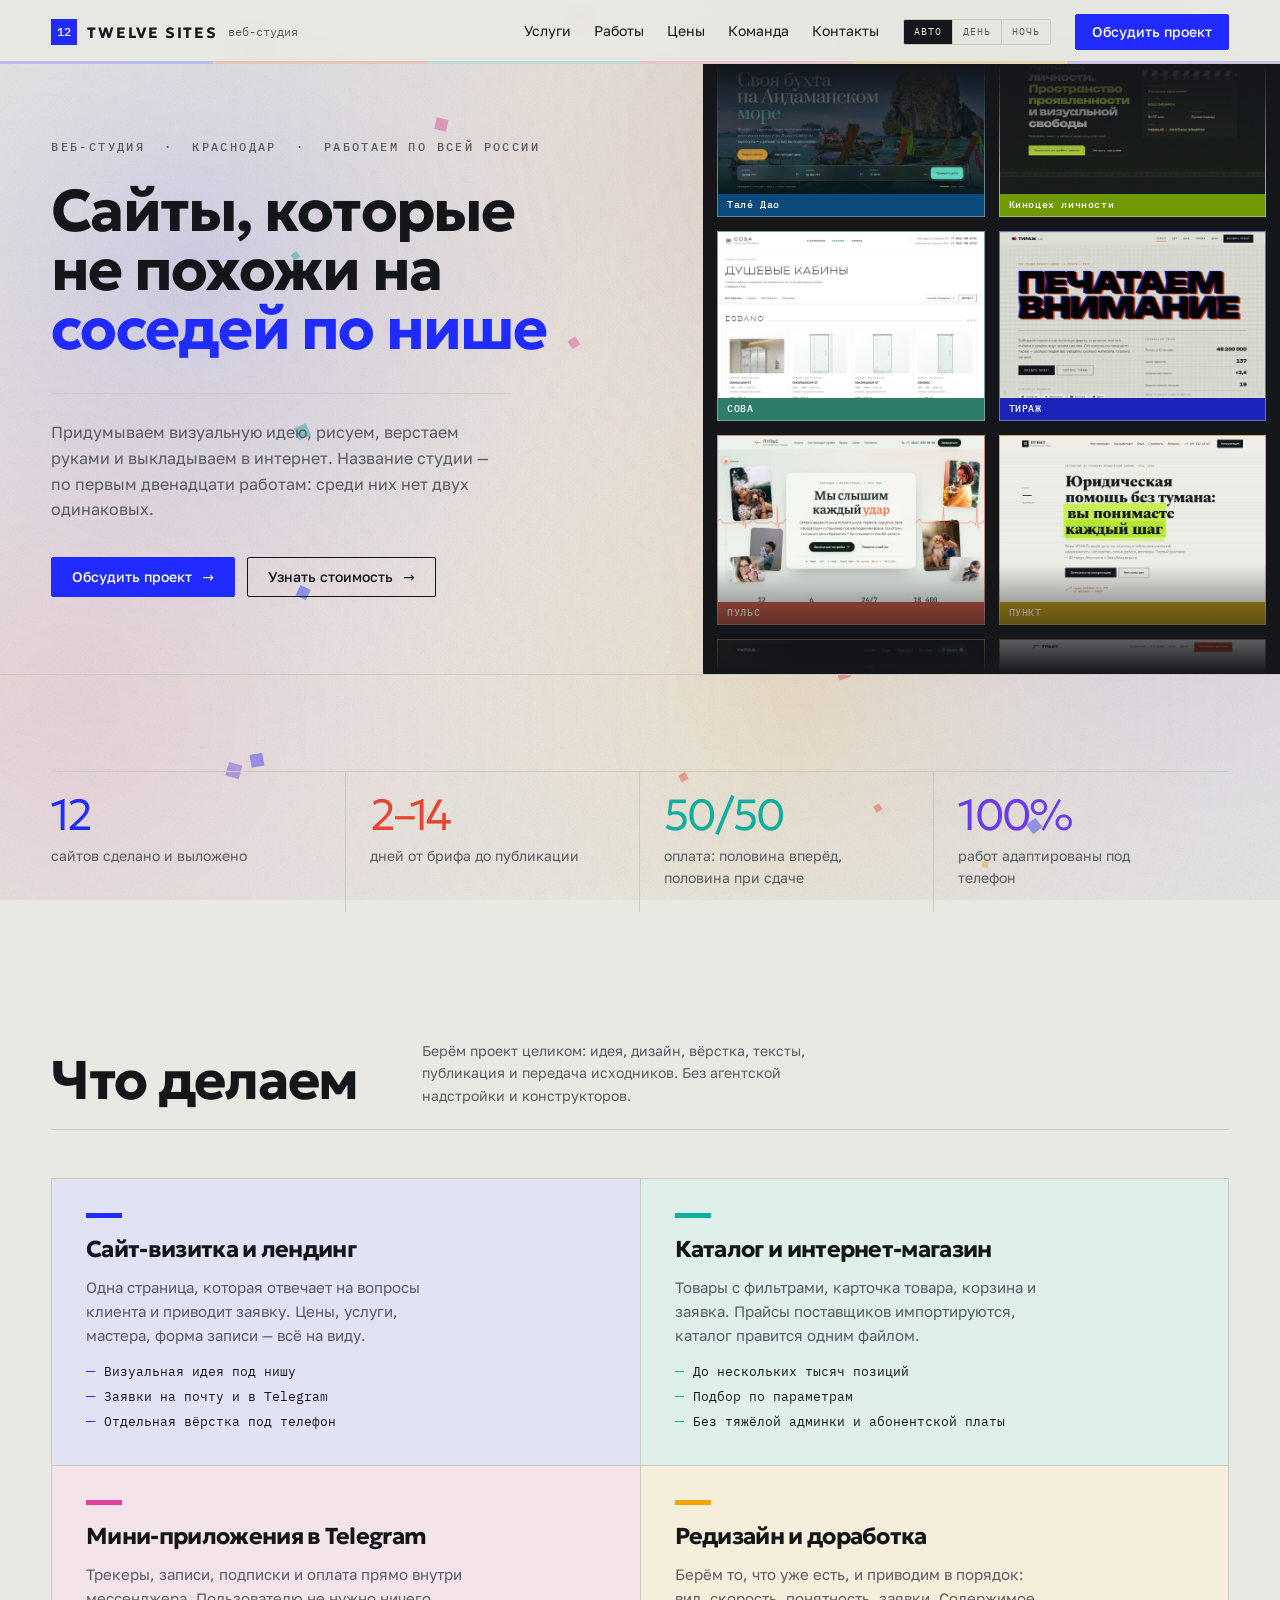
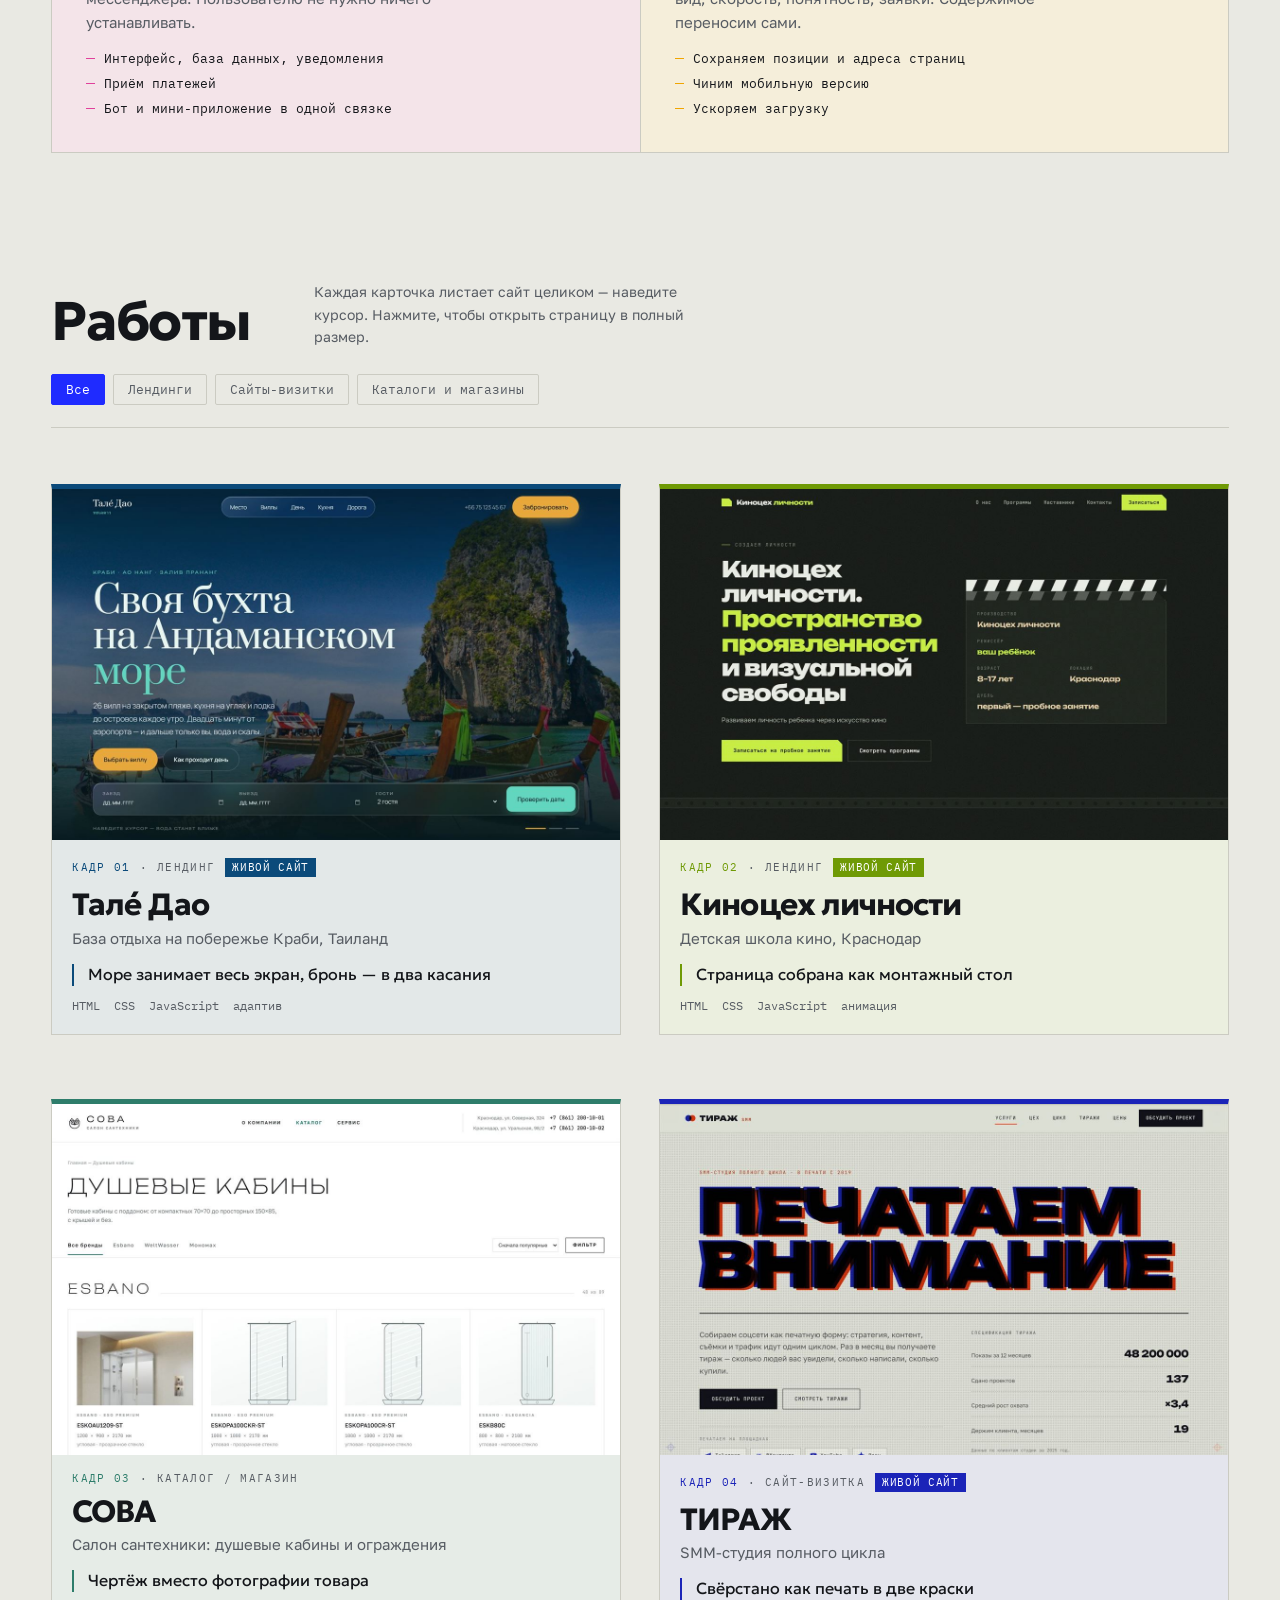
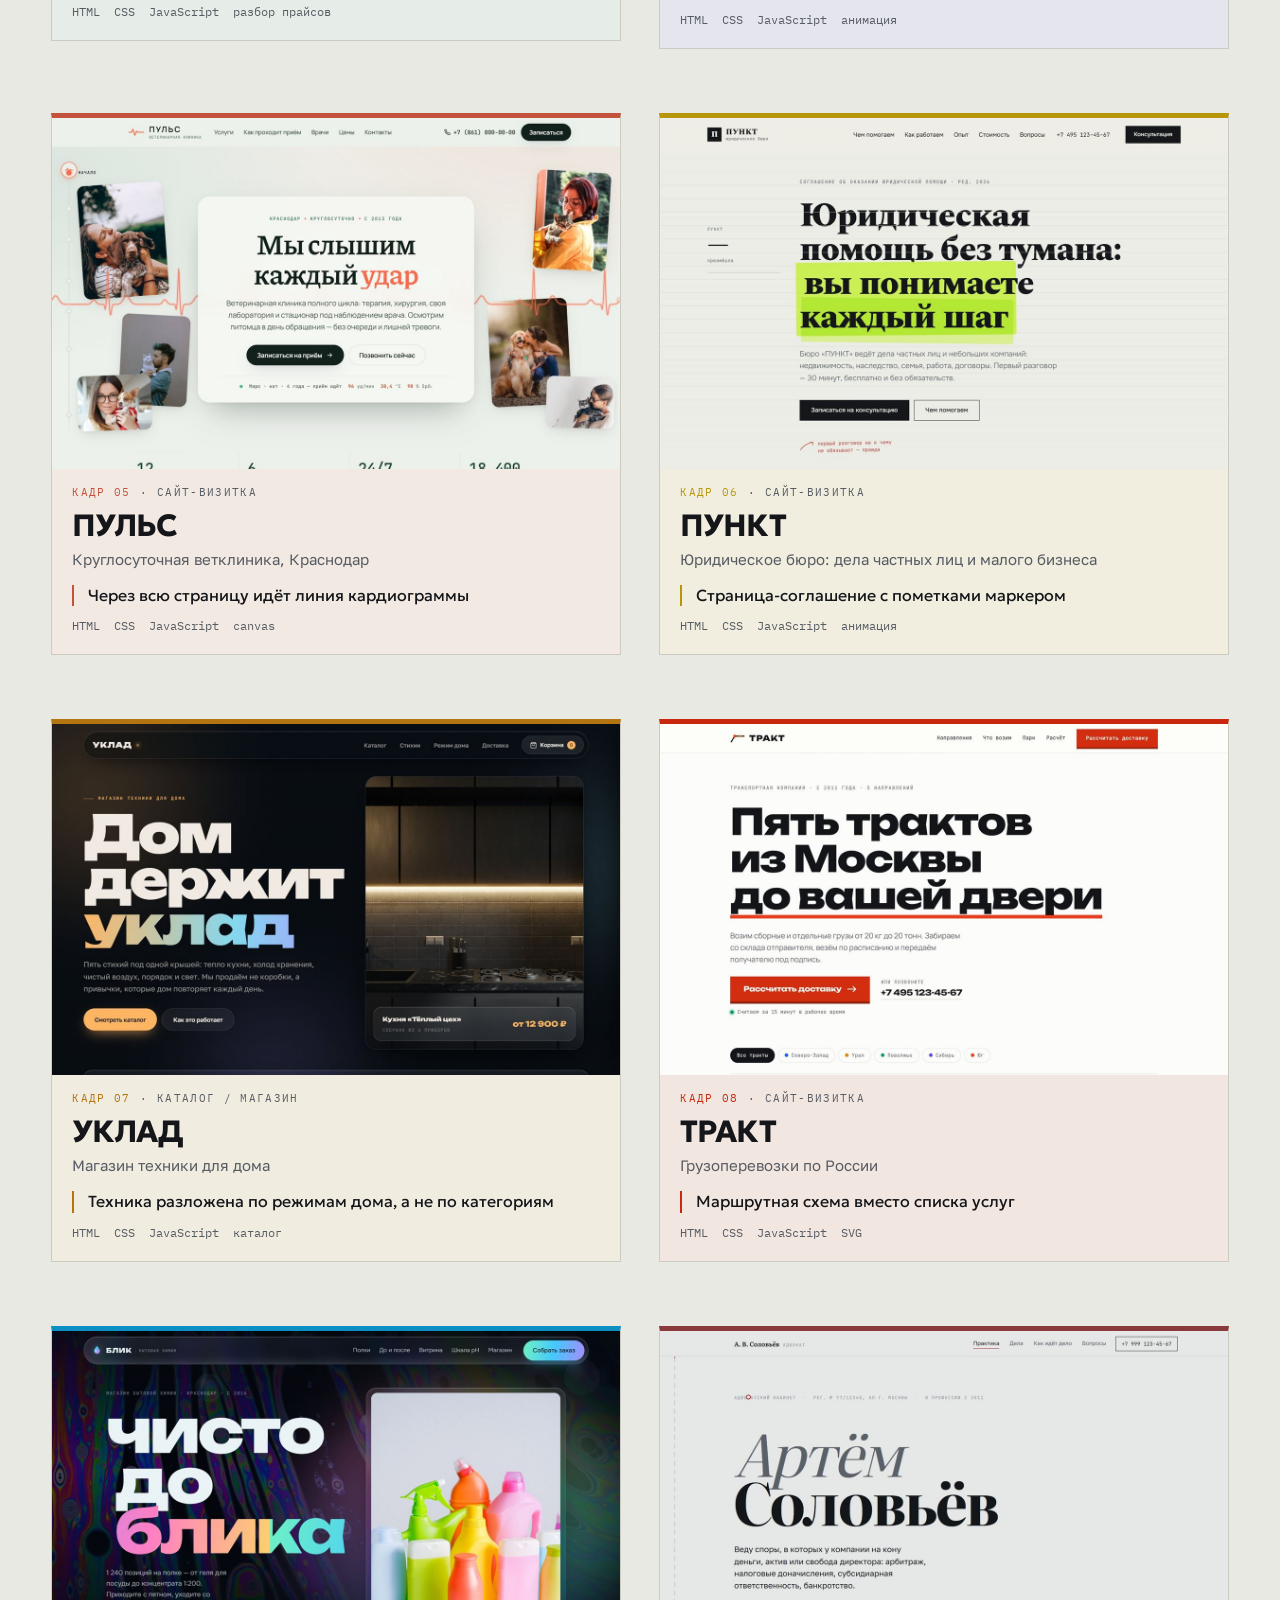
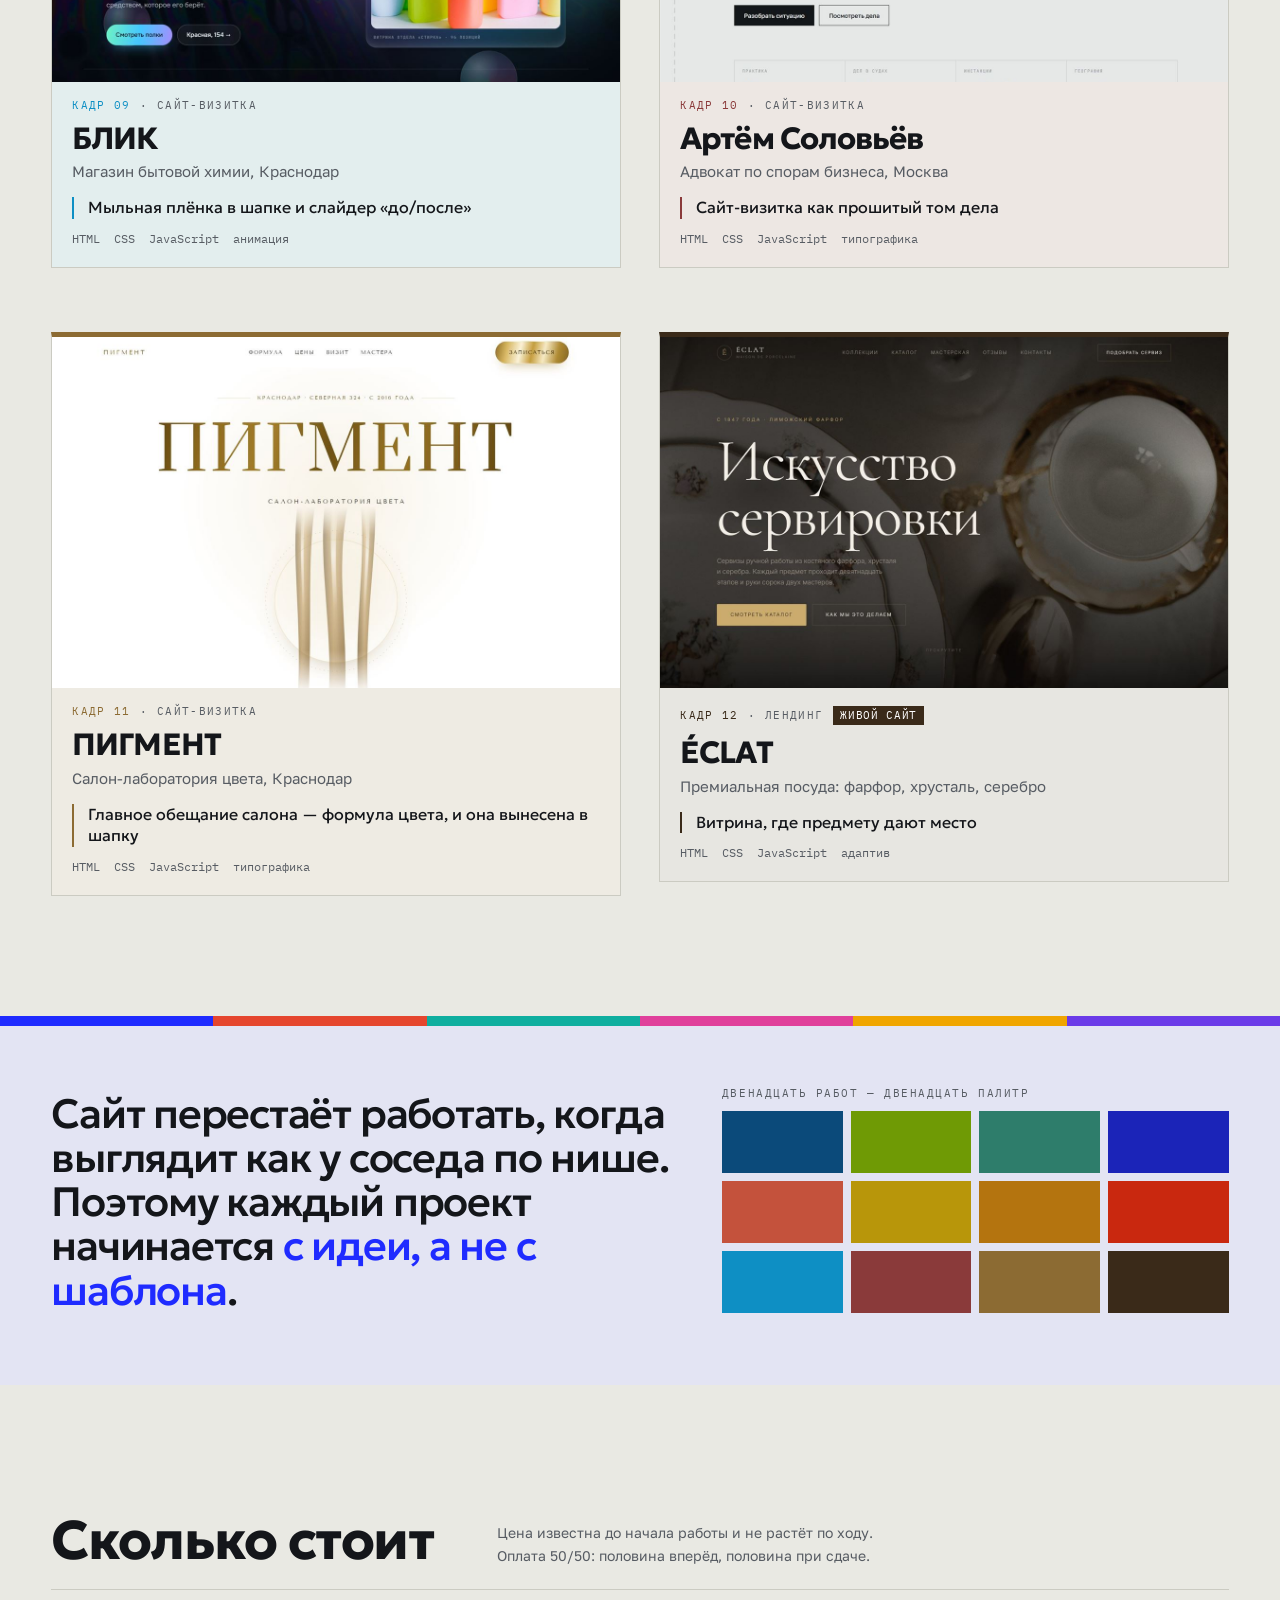
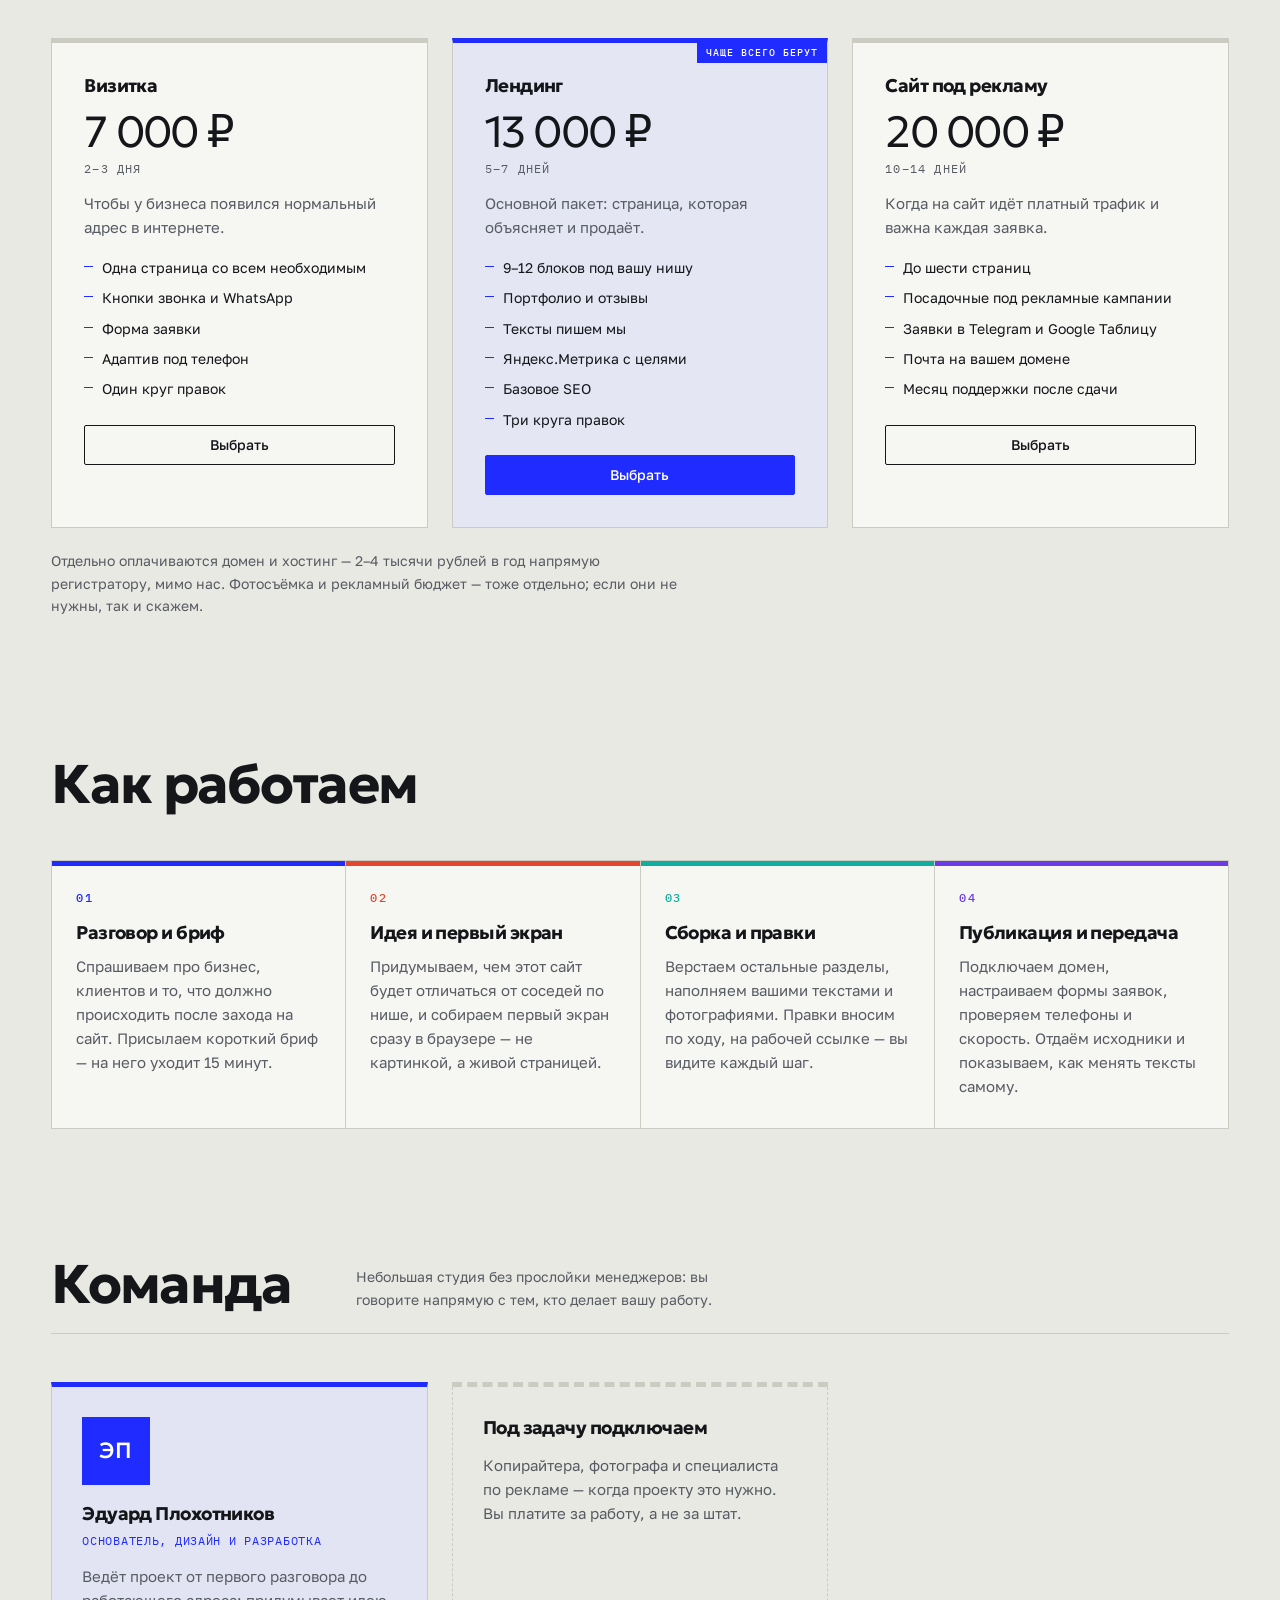
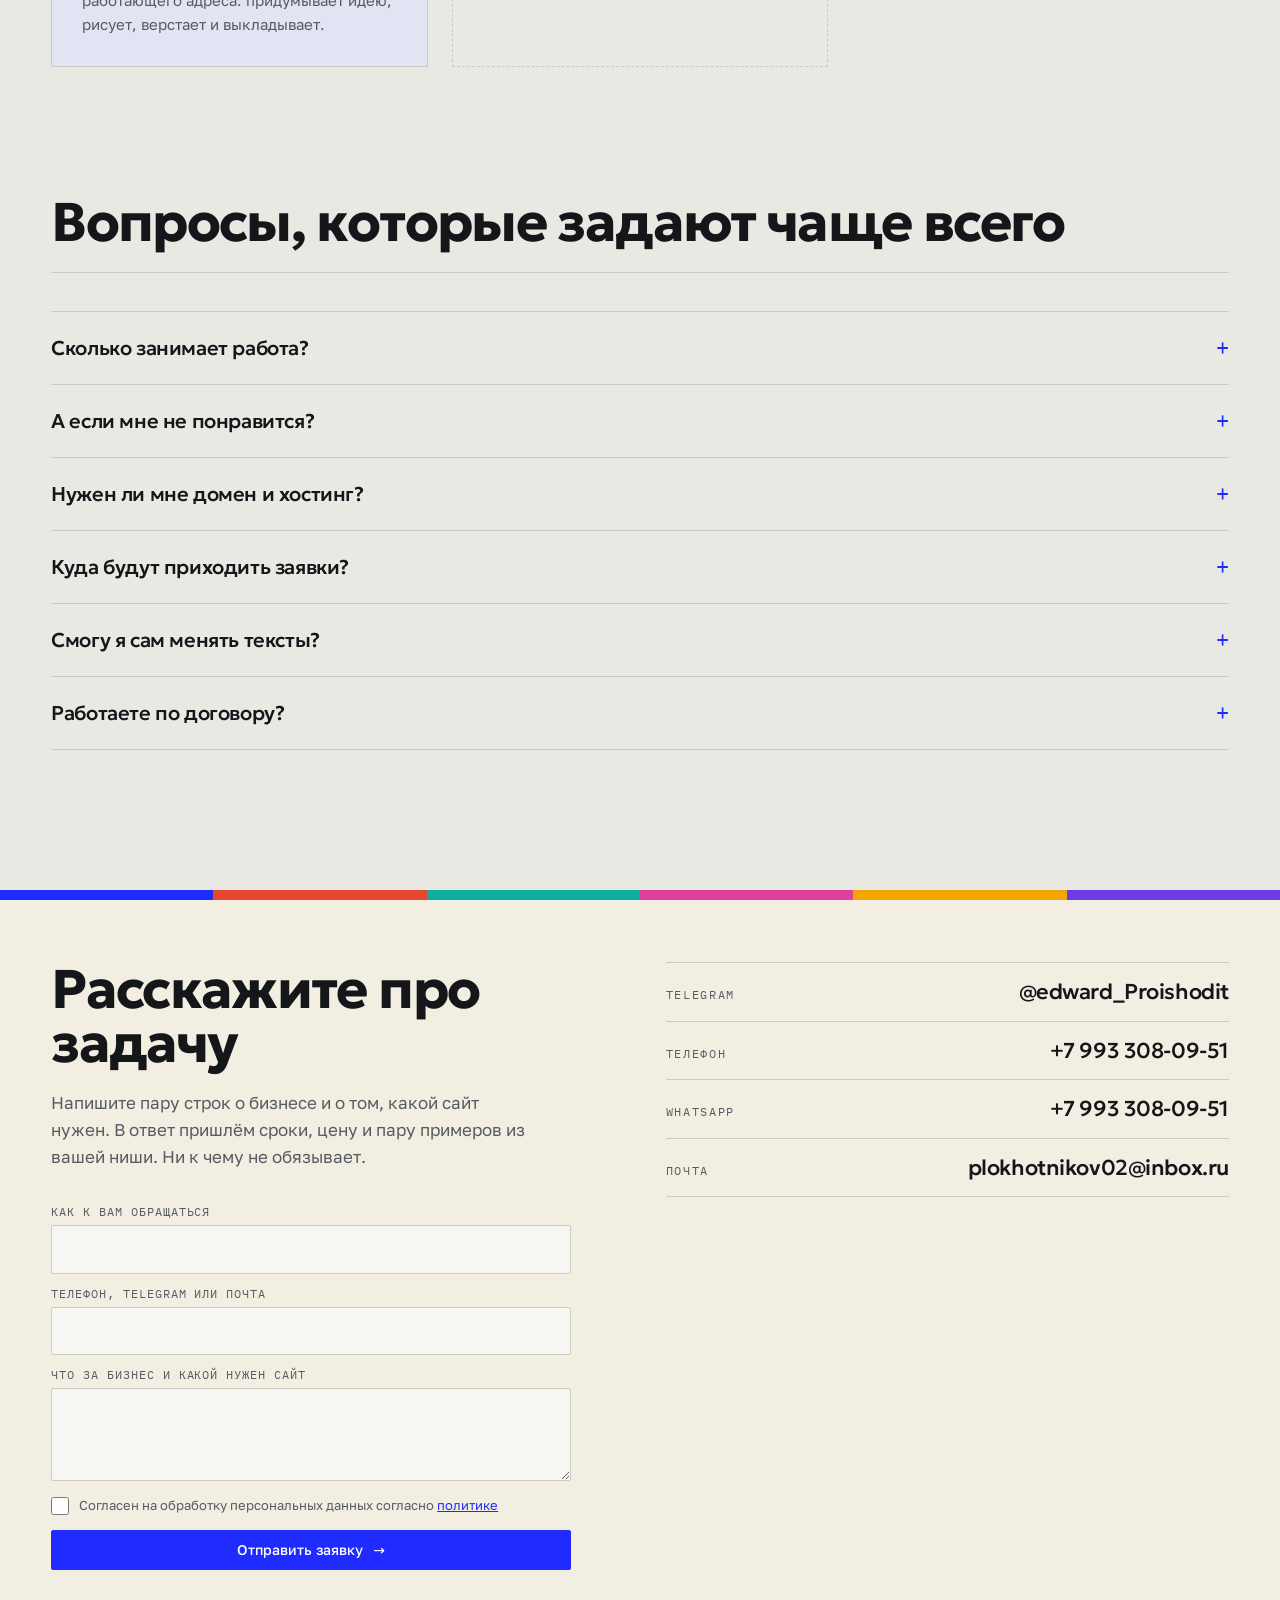
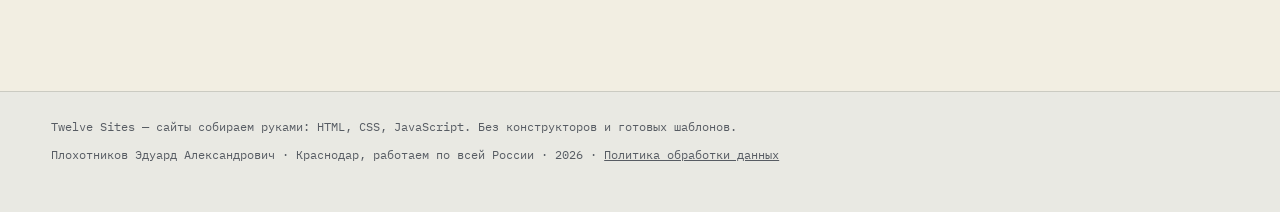
==== commit e4637ffd: "Twelve Sites: портфолио превратилось в сайт веб-студии Первый экран разделён надвое: слева позициони" ====
--- a/index.html
+++ b/index.html
@@ -3,10 +3,10 @@
 <head>
 <meta charset="utf-8">
 <meta name="viewport" content="width=device-width, initial-scale=1">
-<title>Эдуард Плохотников — сайты для малого бизнеса. Портфолио</title>
-<meta name="description" content="Портфолио веб-дизайнера и разработчика Эдуарда Плохотникова: 12 сайтов для малого бизнеса. Дизайн, вёрстка и публикация — один исполнитель.">
-<meta property="og:title" content="Эдуард Плохотников — сайты для малого бизнеса">
-<meta property="og:description" content="12 сайтов: лендинги, визитки, каталоги. Каждый — со своей визуальной идеей.">
+<title>Twelve Sites — веб-студия: сайты для малого бизнеса</title>
+<meta name="description" content="Twelve Sites — веб-студия из Краснодара: сайты-визитки, лендинги, каталоги и мини-приложения в Telegram. Дизайн, вёрстка и публикация под ключ, от 7 000 ₽.">
+<meta property="og:title" content="Twelve Sites — веб-студия">
+<meta property="og:description" content="Сайты, которые не похожи на соседей по нише. Двенадцать работ, у каждой своя визуальная идея.">
 <meta property="og:type" content="website">
 <meta property="og:image" content="assets/shots/talay-dao-hero.jpg">
 <meta name="theme-color" content="#e9e9e3">
@@ -37,12 +37,15 @@
 
 <header class="bar">
   <a class="bar__me" href="#top">
-    <span class="bar__name">ЭДУАРД ПЛОХОТНИКОВ</span>
-    <span class="bar__role">веб-дизайн и разработка</span>
+    <span class="mark" aria-hidden="true">12</span>
+    <span class="bar__name">TWELVE SITES</span>
+    <span class="bar__role">веб-студия</span>
   </a>
   <nav class="bar__nav" aria-label="Разделы">
+    <a href="#services">Услуги</a>
     <a href="#works">Работы</a>
-    <a href="#process">Как я работаю</a>
+    <a href="#prices">Цены</a>
+    <a href="#team">Команда</a>
     <a href="#contact">Контакты</a>
   </nav>
   <div class="theme" role="group" aria-label="Оформление">
@@ -50,43 +53,96 @@
     <button class="theme__btn" type="button" data-set="light">День</button>
     <button class="theme__btn" type="button" data-set="dark">Ночь</button>
   </div>
-  <a class="btn btn--solid bar__cta" href="#contact">Написать</a>
+  <a class="btn btn--solid bar__cta" href="#contact">Обсудить проект</a>
   <span class="bar__ink" aria-hidden="true"></span>
 </header>
 
 <main id="top">
 
   <section class="hero">
-    <p class="eyebrow">Портфолио &nbsp;·&nbsp; сайты 2026 года</p>
-    <h1 class="hero__title">
-      <span><i>Двенадцать сайтов.</i></span>
-      <span><i><em>Ни одного похожего.</em></i></span>
-    </h1>
-    <div class="hero__row">
+    <div class="hero__text">
+      <p class="eyebrow">Веб-студия &nbsp;·&nbsp; Краснодар &nbsp;·&nbsp; работаем по всей России</p>
+      <h1 class="hero__title">
+        <span><i>Сайты, которые</i></span>
+        <span><i>не похожи на</i></span>
+        <span><i><em>соседей по нише</em></i></span>
+      </h1>
       <p class="hero__lead">
-        Делаю сайты для небольшого бизнеса: придумываю визуальную идею, рисую,
-        верстаю руками и выкладываю в интернет. От первого разговора до
-        работающего адреса — один исполнитель, без агентства и конструкторов.
+        Придумываем визуальную идею, рисуем, верстаем руками и выкладываем
+        в интернет. Название студии — по первым двенадцати работам:
+        среди них нет двух одинаковых.
       </p>
       <div class="hero__actions">
-        <a class="btn btn--solid" href="#works">Смотреть работы</a>
-        <a class="btn" href="#contact">Обсудить свой сайт</a>
+        <a class="btn btn--solid" href="#contact">Обсудить проект <span aria-hidden="true">→</span></a>
+        <a class="btn" href="#prices">Узнать стоимость <span aria-hidden="true">→</span></a>
       </div>
     </div>
 
-    <!-- лента превью: доказательство заголовка. Клик по кадру открывает работу -->
-    <div class="strip" aria-label="Превью работ">
-      <div class="strip__track" id="strip"></div>
-    </div>
-  </section>
-
-  <section class="facts" aria-label="Коротко о работе">
+    <!-- правая половина: работы едут снизу вверх, как листы на светостоле -->
+    <div class="hero__proof" aria-hidden="true">
+      <div class="stream" id="stream"></div>
+    </div>
+  </section>
+
+  <section class="facts" aria-label="Коротко о студии">
     <dl>
       <div><dt>12</dt><dd>сайтов сделано и выложено</dd></div>
-      <div><dt>3–7</dt><dd>дней на сайт-визитку</dd></div>
-      <div><dt>1</dt><dd>исполнитель: дизайн, вёрстка, публикация</dd></div>
+      <div><dt>2–14</dt><dd>дней от брифа до публикации</dd></div>
+      <div><dt>50/50</dt><dd>оплата: половина вперёд, половина при сдаче</dd></div>
       <div><dt>100%</dt><dd>работ адаптированы под телефон</dd></div>
     </dl>
+  </section>
+
+  <section class="services" id="services">
+    <div class="section-head">
+      <h2 class="h2">Что делаем</h2>
+      <p class="section-note">
+        Берём проект целиком: идея, дизайн, вёрстка, тексты, публикация
+        и передача исходников. Без агентской надстройки и конструкторов.
+      </p>
+    </div>
+    <div class="services__grid">
+      <article>
+        <h3>Сайт-визитка и лендинг</h3>
+        <p>Одна страница, которая отвечает на вопросы клиента и приводит заявку.
+          Цены, услуги, мастера, форма записи — всё на виду.</p>
+        <ul>
+          <li>Визуальная идея под нишу</li>
+          <li>Заявки на почту и в Telegram</li>
+          <li>Отдельная вёрстка под телефон</li>
+        </ul>
+      </article>
+      <article>
+        <h3>Каталог и интернет-магазин</h3>
+        <p>Товары с фильтрами, карточка товара, корзина и заявка.
+          Прайсы поставщиков импортируются, каталог правится одним файлом.</p>
+        <ul>
+          <li>До нескольких тысяч позиций</li>
+          <li>Подбор по параметрам</li>
+          <li>Без тяжёлой админки и абонентской платы</li>
+        </ul>
+      </article>
+      <article>
+        <h3>Мини-приложения в Telegram</h3>
+        <p>Трекеры, записи, подписки и оплата прямо внутри мессенджера.
+          Пользователю не нужно ничего устанавливать.</p>
+        <ul>
+          <li>Интерфейс, база данных, уведомления</li>
+          <li>Приём платежей</li>
+          <li>Бот и мини-приложение в одной связке</li>
+        </ul>
+      </article>
+      <article>
+        <h3>Редизайн и доработка</h3>
+        <p>Берём то, что уже есть, и приводим в порядок: вид, скорость,
+          понятность, заявки. Содержимое переносим сами.</p>
+        <ul>
+          <li>Сохраняем позиции и адреса страниц</li>
+          <li>Чиним мобильную версию</li>
+          <li>Ускоряем загрузку</li>
+        </ul>
+      </article>
+    </div>
   </section>
 
   <section class="works" id="works">
@@ -108,74 +164,144 @@
 
     <noscript>
       <p class="noscript">
-        Работы подгружаются скриптом — включите JavaScript или напишите мне,
-        и я пришлю ссылки на сайты списком.
+        Работы подгружаются скриптом — включите JavaScript или напишите нам,
+        и мы пришлём ссылки на сайты списком.
       </p>
     </noscript>
   </section>
 
   <section class="claim">
     <p>Сайт перестаёт работать, когда выглядит как у соседа по нише.
-      Поэтому каждая работа начинается <em>с идеи, а не с шаблона</em>.</p>
+      Поэтому каждый проект начинается <em>с идеи, а не с шаблона</em>.</p>
     <div class="swatches">
       <p class="swatches__note">Двенадцать работ — двенадцать палитр</p>
       <div class="swatches__grid" id="swatches"></div>
     </div>
   </section>
 
+  <section class="prices" id="prices">
+    <div class="section-head">
+      <h2 class="h2">Сколько стоит</h2>
+      <p class="section-note">
+        Цена известна до начала работы и не растёт по ходу. Оплата 50/50:
+        половина вперёд, половина при сдаче.
+      </p>
+    </div>
+    <div class="prices__grid" id="prices-grid"></div>
+    <p class="prices__note">
+      Отдельно оплачиваются домен и хостинг — 2–4 тысячи рублей в год
+      напрямую регистратору, мимо нас. Фотосъёмка и рекламный бюджет —
+      тоже отдельно; если они не нужны, так и скажем.
+    </p>
+  </section>
+
   <section class="process" id="process">
-    <h2 class="h2">Как я работаю</h2>
+    <h2 class="h2">Как работаем</h2>
     <ol class="steps">
       <li>
         <h3>Разговор и бриф</h3>
-        <p>Спрашиваю про бизнес, клиентов и то, что должно происходить после
-          захода на сайт. Присылаю короткий бриф — на него уходит 15 минут.</p>
+        <p>Спрашиваем про бизнес, клиентов и то, что должно происходить после
+          захода на сайт. Присылаем короткий бриф — на него уходит 15 минут.</p>
       </li>
       <li>
         <h3>Идея и первый экран</h3>
-        <p>Придумываю, чем этот сайт будет отличаться от соседей по нише,
-          и собираю первый экран сразу в браузере — не картинкой, а живой страницей.</p>
+        <p>Придумываем, чем этот сайт будет отличаться от соседей по нише,
+          и собираем первый экран сразу в браузере — не картинкой, а живой страницей.</p>
       </li>
       <li>
         <h3>Сборка и правки</h3>
-        <p>Верстаю остальные разделы, наполняю вашими текстами и фотографиями.
+        <p>Верстаем остальные разделы, наполняем вашими текстами и фотографиями.
           Правки вносим по ходу, на рабочей ссылке — вы видите каждый шаг.</p>
       </li>
       <li>
         <h3>Публикация и передача</h3>
-        <p>Подключаю домен, настраиваю формы заявок, проверяю телефоны и скорость.
-          Отдаю исходники и показываю, как менять тексты самому.</p>
+        <p>Подключаем домен, настраиваем формы заявок, проверяем телефоны
+          и скорость. Отдаём исходники и показываем, как менять тексты самому.</p>
       </li>
     </ol>
   </section>
 
-  <section class="more">
-    <h2 class="h2">Кроме сайтов</h2>
-    <div class="more__grid">
-      <article>
-        <h3>Мини-приложения в Telegram</h3>
-        <p>Трекер трезвости и трекер цикла: интерфейс, база данных, оплата
-          и уведомления. Работают внутри мессенджера, без установки.</p>
-      </article>
-      <article>
-        <h3>Магазины и каталоги</h3>
-        <p>Импорт прайсов поставщиков, фильтры, карточки товара, корзина
-          и заявка. Каталог редактируется одним файлом, без тяжёлой админки.</p>
-      </article>
-      <article>
-        <h3>Автоматизация рутины</h3>
-        <p>Скрипты, которые собирают данные, готовят отчёты и раскладывают
-          заявки по местам, — чтобы этим не занимался человек.</p>
-      </article>
+  <section class="team" id="team">
+    <div class="section-head">
+      <h2 class="h2">Команда</h2>
+      <p class="section-note">
+        Небольшая студия без прослойки менеджеров: вы говорите напрямую с тем,
+        кто делает вашу работу.
+      </p>
+    </div>
+    <div class="team__grid" id="team-grid"></div>
+  </section>
+
+  <section class="faq" id="faq">
+    <div class="section-head">
+      <h2 class="h2">Вопросы, которые задают чаще всего</h2>
+    </div>
+    <div class="faq__list">
+      <details>
+        <summary>Сколько занимает работа?</summary>
+        <p>Визитка — 2–3 дня, лендинг — 5–7 дней, многостраничный сайт под
+          рекламу — 10–14 дней. Отсчёт идёт с того момента, как получены тексты
+          и фотографии; если их нет, поможем собрать.</p>
+      </details>
+      <details>
+        <summary>А если мне не понравится?</summary>
+        <p>Первый экран показываем в самом начале — на нём уже видно, каким
+          будет сайт. Если направление не нравится, меняем его до сборки
+          остального. В каждый пакет входят круги правок, они прописаны в составе.</p>
+      </details>
+      <details>
+        <summary>Нужен ли мне домен и хостинг?</summary>
+        <p>Да, это адрес сайта и место, где он лежит: 2–4 тысячи рублей в год.
+          Платите напрямую регистратору, чтобы всё оставалось на ваше имя.
+          Настройку берём на себя.</p>
+      </details>
+      <details>
+        <summary>Куда будут приходить заявки?</summary>
+        <p>На почту, в Telegram или в Google Таблицу — как удобнее.
+          Проверяем на реальной отправке при сдаче и показываем, как это работает.</p>
+      </details>
+      <details>
+        <summary>Смогу я сам менять тексты?</summary>
+        <p>Да. Отдаём исходники и показываем, где что лежит. Для каталогов
+          делаем отдельный файл с товарами — он правится без программиста.</p>
+      </details>
+      <details>
+        <summary>Работаете по договору?</summary>
+        <p>Да, работаем по договору и выдаём чек. Для небольших пакетов
+          достаточно счёта и переписки — как вам удобнее.</p>
+      </details>
     </div>
   </section>
 
   <section class="contact" id="contact">
     <div class="contact__text">
-      <h2 class="h2">Напишите — отвечу сегодня</h2>
-      <p>Расскажите, что за бизнес и какой сайт нужен. В ответ пришлю сроки,
-        цену и пару примеров из вашей ниши. Консультация ни к чему не обязывает.</p>
-    </div>
+      <h2 class="h2">Расскажите про задачу</h2>
+      <p>Напишите пару строк о бизнесе и о том, какой сайт нужен. В ответ
+        пришлём сроки, цену и пару примеров из вашей ниши. Ни к чему не обязывает.</p>
+
+      <form class="form" id="form" novalidate>
+        <label class="form__row">
+          <span>Как к вам обращаться</span>
+          <input type="text" name="name" autocomplete="name" required>
+        </label>
+        <label class="form__row">
+          <span>Телефон, Telegram или почта</span>
+          <input type="text" name="contact" autocomplete="tel" required>
+        </label>
+        <label class="form__row">
+          <span>Что за бизнес и какой нужен сайт</span>
+          <textarea name="task" rows="3"></textarea>
+        </label>
+        <label class="form__check">
+          <input type="checkbox" name="agree" required>
+          <span>Согласен на обработку персональных данных согласно
+            <a href="privacy.html">политике</a></span>
+        </label>
+        <button class="btn btn--solid" type="submit">Отправить заявку <span aria-hidden="true">→</span></button>
+        <p class="form__note" id="form-note" role="status"></p>
+      </form>
+    </div>
+
     <ul class="contact__list">
       <li><a href="https://t.me/edward_Proishodit"><span>Telegram</span><b>@edward_Proishodit</b></a></li>
       <li><a href="tel:+79933080951"><span>Телефон</span><b>+7 993 308-09-51</b></a></li>
@@ -187,8 +313,8 @@
 </main>
 
 <footer class="foot">
-  <p>Сайты собраны руками: HTML, CSS, JavaScript. Без конструкторов и готовых шаблонов.</p>
-  <p>Плохотников Эдуард Александрович · Краснодар, работаю удалённо по всей России · 2026</p>
+  <p>Twelve Sites — сайты собираем руками: HTML, CSS, JavaScript. Без конструкторов и готовых шаблонов.</p>
+  <p>Плохотников Эдуард Александрович · Краснодар, работаем по всей России · 2026 · <a href="privacy.html">Политика обработки данных</a></p>
 </footer>
 
 <!-- просмотр работы целиком -->
--- a/styles.css
+++ b/styles.css
@@ -132,6 +132,9 @@
 
 html { scroll-behavior: smooth; }
 
+/* якорь не должен уезжать под липкую панель */
+section[id] { scroll-margin-top: 84px; }
+
 body {
   margin: 0;
   background: var(--paper);
@@ -243,10 +246,22 @@
 
 .bar__me {
   display: flex;
-  align-items: baseline;
-  gap: 12px;
+  align-items: center;
+  gap: 10px;
   text-decoration: none;
   margin-right: auto;
+}
+
+/* знак студии: двенадцать — это число первых работ */
+.mark {
+  display: grid;
+  place-items: center;
+  width: 26px;
+  height: 26px;
+  background: var(--signal);
+  color: var(--on-signal);
+  font: 500 12px/1 var(--mono);
+  letter-spacing: 0.02em;
 }
 
 .bar__name {
@@ -339,16 +354,92 @@
 
 /* ── первый экран ───────────────────────────────────────── */
 
+/* Слева — что мы делаем, справа — сами работы: лента едет снизу
+   вверх, как листы, которые просматривают на светостоле. */
 .hero {
-  max-width: var(--max);
-  margin: 0 auto;
-  padding: clamp(40px, 6vw, 80px) var(--pad) 0;
+  display: grid;
+  grid-template-columns: minmax(0, 1fr) minmax(0, 0.82fr);
+  align-items: stretch;
+  gap: 0;
+  border-bottom: 1px solid var(--rule);
+}
+
+.hero__text {
+  padding: clamp(40px, 6vw, 96px) clamp(24px, 4vw, 64px) clamp(44px, 6vw, 88px);
+  max-width: calc(var(--max) * 0.62);
+  margin-left: auto;
+  width: 100%;
 }
 
 .hero .eyebrow { margin-bottom: clamp(18px, 3vw, 30px); }
 
+.hero__proof {
+  position: relative;
+  overflow: hidden;
+  background: var(--ink);
+  min-height: 520px;
+}
+
+.hero__proof::after {
+  content: '';
+  position: absolute;
+  inset: 0;
+  pointer-events: none;
+  background: linear-gradient(
+    var(--ink) 0%, transparent 18%, transparent 82%, var(--ink) 100%);
+}
+
+.stream {
+  position: absolute;
+  inset: -6% 0;
+  display: grid;
+  grid-template-columns: 1fr 1fr;
+  gap: 14px;
+  padding: 0 14px;
+}
+
+.stream__col {
+  display: grid;
+  gap: 14px;
+  align-content: start;
+  animation: float-up var(--speed, 50s) linear infinite;
+}
+
+.stream__col:nth-child(2) { animation-direction: reverse; }
+
+.stream.is-still .stream__col { animation: none; }
+
+@keyframes float-up {
+  from { transform: translateY(0); }
+  to { transform: translateY(-50%); }
+}
+
+.stream__item {
+  margin: 0;
+  border: 1px solid color-mix(in srgb, var(--accent) 60%, transparent);
+  background: var(--paper-2);
+  overflow: hidden;
+}
+
+.stream__item img {
+  display: block;
+  width: 100%;
+  height: auto;
+}
+
+.stream__item figcaption {
+  padding: 6px 9px;
+  background: var(--accent);
+  color: #fff;
+  font: 500 10px/1 var(--mono);
+  letter-spacing: 0.06em;
+  white-space: nowrap;
+  overflow: hidden;
+  text-overflow: ellipsis;
+}
+
 .hero__title {
-  font-size: clamp(2.05rem, 7.4vw, 6rem);
+  font-size: clamp(2rem, 4.6vw, 4.3rem);
   line-height: 0.94;
   font-weight: 700;
   overflow-wrap: break-word;
@@ -371,97 +462,21 @@
   color: var(--signal);
 }
 
-.hero__row {
-  display: flex;
-  flex-wrap: wrap;
-  align-items: flex-end;
-  justify-content: space-between;
-  gap: 24px clamp(32px, 5vw, 72px);
-  margin-top: clamp(28px, 4vw, 44px);
-  padding-top: clamp(20px, 2.5vw, 28px);
+.hero__lead {
+  margin-top: clamp(24px, 3vw, 34px);
+  padding-top: clamp(20px, 2.5vw, 26px);
   border-top: 1px solid var(--rule);
-}
-
-.hero__lead {
   color: var(--ink-2);
   font-size: 16px;
-  flex: 1 1 380px;
-  max-width: 58ch;
+  max-width: 46ch;
 }
 
 .hero__actions {
   display: flex;
   flex-wrap: wrap;
   gap: 12px;
-}
-
-/* ── лента превью ───────────────────────────────────────── */
-
-.strip {
-  margin: clamp(40px, 6vw, 72px) calc(var(--pad) * -1) 0;
-  overflow: hidden;
-  border-top: 1px solid var(--rule);
-  border-bottom: 1px solid var(--rule);
-  background: var(--paper-2);
-  -webkit-mask-image: linear-gradient(90deg, transparent, #000 6%, #000 94%, transparent);
-  mask-image: linear-gradient(90deg, transparent, #000 6%, #000 94%, transparent);
-}
-
-.strip__track {
-  display: flex;
-  gap: 10px;
-  padding: 10px;
-  width: max-content;
-  animation: slide 90s linear infinite;
-}
-
-.strip:hover .strip__track,
-.strip:focus-within .strip__track { animation-play-state: paused; }
-
-.strip__track.is-still { animation: none; }
-
-@keyframes slide {
-  from { transform: translateX(0); }
-  to { transform: translateX(calc(-50% - 5px)); }
-}
-
-.strip__item {
-  position: relative;
-  flex: 0 0 auto;
-  width: 216px;
-  padding: 0;
-  border: 1px solid var(--rule);
-  background: var(--mat);
-  cursor: pointer;
-  overflow: hidden;
-  display: block;
-}
-
-.strip__item img {
-  display: block;
-  width: 100%;
-  height: 135px;
-  object-fit: cover;
-  object-position: top center;
-  transition: opacity 0.25s;
-}
-
-/* подпись — плашка в краске самой работы */
-.strip__item span {
-  display: block;
-  padding: 7px 10px;
-  background: var(--tone);
-  color: var(--on-tone);
-  font: 500 11px/1 var(--mono);
-  letter-spacing: 0.06em;
-  text-align: left;
-  white-space: nowrap;
-  overflow: hidden;
-  text-overflow: ellipsis;
-}
-
-.strip__item:hover img,
-.strip__item:focus-visible img { opacity: 0.82; }
+  margin-top: clamp(24px, 3vw, 34px);
+}
 
 /* ── факты ──────────────────────────────────────────────── */
 
@@ -852,47 +867,355 @@
   color: var(--ink-2);
 }
 
-/* ── кроме сайтов ───────────────────────────────────────── */
-
-.more {
+/* ── услуги ─────────────────────────────────────────────── */
+
+.services,
+.prices,
+.team,
+.faq {
   max-width: var(--max);
-  margin: clamp(80px, 11vw, 140px) auto 0;
+  margin: clamp(72px, 10vw, 128px) auto 0;
   padding: 0 var(--pad);
 }
 
-.more__grid {
-  display: grid;
-  grid-template-columns: repeat(3, 1fr);
-  gap: clamp(20px, 2.5vw, 32px);
+.section-head {
+  display: grid;
+  grid-template-columns: auto 1fr;
+  gap: 16px clamp(24px, 5vw, 64px);
+  align-items: end;
+  padding-bottom: 22px;
+  border-bottom: 1px solid var(--rule);
+}
+
+.section-note {
+  font-size: 14px;
+  color: var(--ink-2);
+  max-width: 46ch;
+}
+
+.services__grid {
+  display: grid;
+  grid-template-columns: repeat(2, 1fr);
+  gap: 1px;
   margin-top: clamp(32px, 4vw, 48px);
-}
-
-.more article {
-  background: color-mix(in srgb, var(--tint) 12%, var(--mat));
-  border: 1px solid color-mix(in srgb, var(--tint) 30%, var(--rule));
-  padding: 26px 24px 30px;
-}
-
-.more article:nth-child(1) { --tint: var(--c-3); }
-.more article:nth-child(2) { --tint: var(--c-5); }
-.more article:nth-child(3) { --tint: var(--c-4); }
-
-.more h3::before {
+  background: var(--rule);
+  border: 1px solid var(--rule);
+}
+
+.services__grid article {
+  background: color-mix(in srgb, var(--tint) 10%, var(--mat));
+  padding: clamp(24px, 3vw, 34px);
+}
+
+.services__grid article:nth-child(1) { --tint: var(--c-1); }
+.services__grid article:nth-child(2) { --tint: var(--c-3); }
+.services__grid article:nth-child(3) { --tint: var(--c-4); }
+.services__grid article:nth-child(4) { --tint: var(--c-5); }
+
+.services__grid h3 {
+  font-size: clamp(1.2rem, 1.8vw, 1.5rem);
+  line-height: 1.15;
+}
+
+.services__grid h3::before {
   content: '';
   display: block;
-  width: 34px;
+  width: 36px;
   height: 5px;
   background: var(--tint);
-  margin-bottom: 16px;
-}
-
-.more h3 { font-size: 1.1rem; line-height: 1.25; }
-
-.more p {
+  margin-bottom: 18px;
+}
+
+.services__grid p {
   margin-top: 12px;
   font-size: 15px;
   color: var(--ink-2);
-}
+  max-width: 42ch;
+}
+
+.services__grid ul {
+  margin-top: 16px;
+  display: grid;
+  gap: 7px;
+  font: 400 13px/1.4 var(--mono);
+}
+
+.services__grid li { padding-left: 18px; position: relative; }
+
+.services__grid li::before {
+  content: '';
+  position: absolute;
+  left: 0;
+  top: 8px;
+  width: 9px;
+  height: 1px;
+  background: var(--tint);
+}
+
+/* ── цены ───────────────────────────────────────────────── */
+
+.prices__grid {
+  display: grid;
+  grid-template-columns: repeat(3, 1fr);
+  gap: clamp(16px, 2vw, 24px);
+  margin-top: clamp(32px, 4vw, 48px);
+}
+
+.plan {
+  position: relative;
+  display: flex;
+  flex-direction: column;
+  padding: clamp(24px, 2.6vw, 32px);
+  background: var(--mat);
+  border: 1px solid var(--rule);
+  border-top: 5px solid var(--rule);
+}
+
+.plan--popular {
+  border-top-color: var(--c-1);
+  background: color-mix(in srgb, var(--c-1) 8%, var(--mat));
+}
+
+.plan__flag {
+  position: absolute;
+  top: 0;
+  right: 0;
+  padding: 5px 9px;
+  background: var(--c-1);
+  color: #fff;
+  font: 500 10px/1 var(--mono);
+  letter-spacing: 0.1em;
+  text-transform: uppercase;
+}
+
+.plan__name {
+  font-size: 1.15rem;
+  line-height: 1.2;
+}
+
+.plan__price {
+  margin-top: 14px;
+  font: 300 clamp(2.1rem, 3.4vw, 2.9rem)/1 var(--display);
+  letter-spacing: -0.04em;
+}
+
+.plan__term {
+  margin-top: 8px;
+  font: 400 12px/1 var(--mono);
+  letter-spacing: 0.1em;
+  text-transform: uppercase;
+  color: var(--ink-2);
+}
+
+.plan__about {
+  margin-top: 16px;
+  font-size: 15px;
+  color: var(--ink-2);
+}
+
+.plan__items {
+  margin-top: 18px;
+  display: grid;
+  gap: 8px;
+  font-size: 14px;
+}
+
+.plan__items li { padding-left: 18px; position: relative; }
+
+.plan__items li::before {
+  content: '';
+  position: absolute;
+  left: 0;
+  top: 9px;
+  width: 9px;
+  height: 1px;
+  background: var(--c-1);
+}
+
+.plan__cta {
+  margin-top: auto;
+  padding-top: 12px;
+  padding-bottom: 12px;
+  justify-content: center;
+  margin-block-start: 24px;
+}
+
+.prices__note {
+  margin-top: 22px;
+  font-size: 14px;
+  color: var(--ink-2);
+  max-width: 70ch;
+}
+
+/* ── команда ────────────────────────────────────────────── */
+
+.team__grid {
+  display: grid;
+  grid-template-columns: repeat(auto-fill, minmax(280px, 1fr));
+  gap: clamp(16px, 2vw, 24px);
+  margin-top: clamp(32px, 4vw, 48px);
+}
+
+.mate {
+  padding: clamp(22px, 2.4vw, 30px);
+  background: color-mix(in srgb, var(--tint) 9%, var(--mat));
+  border: 1px solid var(--rule);
+  border-top: 5px solid var(--tint);
+}
+
+.mate--note {
+  --tint: var(--rule);
+  background: transparent;
+  border-style: dashed;
+}
+
+.mate__face {
+  width: 68px;
+  height: 68px;
+  display: grid;
+  place-items: center;
+  margin-bottom: 18px;
+  background: var(--tint);
+  color: #fff;
+  font: 500 22px/1 var(--display);
+  letter-spacing: 0.04em;
+  overflow: hidden;
+}
+
+.mate__face img {
+  width: 100%;
+  height: 100%;
+  object-fit: cover;
+}
+
+.mate__name { font-size: 1.15rem; line-height: 1.2; }
+
+.mate__role {
+  margin-top: 8px;
+  font: 400 12px/1.4 var(--mono);
+  letter-spacing: 0.06em;
+  text-transform: uppercase;
+  color: var(--tint);
+}
+
+.mate--note .mate__role { color: var(--ink-2); }
+
+.mate__about {
+  margin-top: 14px;
+  font-size: 15px;
+  color: var(--ink-2);
+}
+
+/* ── вопросы ────────────────────────────────────────────── */
+
+.faq__list {
+  margin-top: clamp(28px, 3vw, 40px);
+  border-top: 1px solid var(--rule);
+}
+
+.faq details {
+  border-bottom: 1px solid var(--rule);
+}
+
+.faq summary {
+  display: flex;
+  align-items: baseline;
+  justify-content: space-between;
+  gap: 20px;
+  padding: 20px 0;
+  cursor: pointer;
+  list-style: none;
+  font-family: var(--display);
+  font-weight: 500;
+  font-size: clamp(1.05rem, 1.6vw, 1.25rem);
+  letter-spacing: -0.02em;
+  transition: color 0.2s;
+}
+
+.faq summary::-webkit-details-marker { display: none; }
+
+.faq summary::after {
+  content: '+';
+  font: 400 22px/1 var(--mono);
+  color: var(--signal);
+  transition: transform 0.25s;
+}
+
+.faq details[open] summary::after { transform: rotate(45deg); }
+
+.faq summary:hover { color: var(--signal); }
+
+.faq details p {
+  padding: 0 0 22px;
+  max-width: 74ch;
+  color: var(--ink-2);
+  font-size: 15px;
+}
+
+/* ── форма заявки ───────────────────────────────────────── */
+
+.form {
+  margin-top: clamp(26px, 3vw, 36px);
+  display: grid;
+  gap: 14px;
+  max-width: 520px;
+}
+
+.form__row {
+  display: grid;
+  gap: 7px;
+}
+
+.form__row span {
+  font: 400 12px/1 var(--mono);
+  letter-spacing: 0.08em;
+  text-transform: uppercase;
+  color: var(--ink-2);
+}
+
+.form input[type='text'],
+.form textarea {
+  width: 100%;
+  padding: 12px 14px;
+  border: 1px solid var(--rule);
+  border-radius: 2px;
+  background: var(--mat);
+  color: var(--ink);
+  font: 400 16px/1.4 var(--body);
+  transition: border-color 0.2s;
+}
+
+.form input[type='text']:focus,
+.form textarea:focus { border-color: var(--signal); outline-offset: 1px; }
+
+.form textarea { resize: vertical; }
+
+.form__check {
+  display: flex;
+  align-items: flex-start;
+  gap: 10px;
+  font-size: 13px;
+  color: var(--ink-2);
+}
+
+.form__check input {
+  margin: 2px 0 0;
+  width: 18px;
+  height: 18px;
+  accent-color: var(--signal);
+}
+
+.form__check a { color: var(--signal); }
+
+.form button { justify-content: center; }
+
+.form__note {
+  min-height: 1.2em;
+  font-size: 14px;
+  color: var(--ink);
+}
+
+.form__note a { color: var(--signal); }
 
 /* ── контакты ───────────────────────────────────────────── */
 
@@ -957,6 +1280,34 @@
 }
 
 .contact__list a:hover span { color: var(--tint); }
+
+/* ── страница документа ─────────────────────────────────── */
+
+.legal {
+  max-width: 74ch;
+  margin: 0 auto;
+  padding: clamp(40px, 6vw, 80px) var(--pad) clamp(56px, 7vw, 96px);
+}
+
+.legal .h2 { margin: 14px 0 clamp(24px, 3vw, 34px); }
+
+.legal h2 {
+  margin: clamp(28px, 3vw, 40px) 0 10px;
+  font-size: 1.15rem;
+  line-height: 1.2;
+}
+
+.legal p { color: var(--ink-2); }
+.legal p + p { margin-top: 12px; }
+.legal a { color: var(--signal); }
+
+.legal__back {
+  margin-top: clamp(32px, 4vw, 48px);
+  padding-top: 22px;
+  border-top: 1px solid var(--rule);
+  font-family: var(--mono);
+  font-size: 13px;
+}
 
 /* ── подвал ─────────────────────────────────────────────── */
 
@@ -1178,9 +1529,11 @@
 .is-first .hero .eyebrow { animation: fade-up 0.7s var(--ease) 0.15s both; }
 .is-first .hero__title i { animation: line-up 0.9s var(--ease) both; }
 .is-first .hero__title span:nth-child(1) i { animation-delay: 0.22s; }
-.is-first .hero__title span:nth-child(2) i { animation-delay: 0.34s; }
-.is-first .hero__row { animation: fade-up 0.8s var(--ease) 0.5s both; }
-.is-first .strip { animation: fade-up 0.9s var(--ease) 0.66s both; }
+.is-first .hero__title span:nth-child(2) i { animation-delay: 0.32s; }
+.is-first .hero__title span:nth-child(3) i { animation-delay: 0.42s; }
+.is-first .hero__lead { animation: fade-up 0.8s var(--ease) 0.58s both; }
+.is-first .hero__actions { animation: fade-up 0.8s var(--ease) 0.68s both; }
+.is-first .hero__proof { animation: fade-up 1s var(--ease) 0.3s both; }
 
 /* ── переключение темы: краска расходится от кнопки ─────── */
 
@@ -1201,14 +1554,22 @@
 }
 
 @media (max-width: 1080px) {
+  .steps { grid-template-columns: repeat(2, 1fr); }
+  .prices__grid { grid-template-columns: 1fr; }
+  .viewer__panel { grid-template-columns: 300px 1fr; }
+}
+
+@media (max-width: 900px) {
   .hero { grid-template-columns: 1fr; }
-  .steps { grid-template-columns: repeat(2, 1fr); }
-  .more__grid { grid-template-columns: 1fr 1fr; }
-  .viewer__panel { grid-template-columns: 300px 1fr; }
+  .hero__text { max-width: none; padding-left: var(--pad); padding-right: var(--pad); }
+  /* на телефоне сначала говорим, кто мы, и только потом показываем работы */
+  .hero__proof { min-height: 380px; }
+  .services__grid { grid-template-columns: 1fr; }
 }
 
 @media (max-width: 860px) {
   .claim { grid-template-columns: 1fr; align-items: start; }
+  .section-head { grid-template-columns: 1fr; }
   .swatches__grid { grid-template-columns: repeat(6, 1fr); }
   .swatch { height: 46px; }
   .facts dl { grid-template-columns: 1fr 1fr; }
@@ -1217,7 +1578,6 @@
   .facts dl > div:nth-child(4) { border-top: 1px solid var(--rule); }
   .works__head { grid-template-columns: 1fr; }
   .grid { grid-template-columns: 1fr; }
-  .more__grid { grid-template-columns: 1fr; }
   .contact { grid-template-columns: 1fr; }
   .viewer__panel { grid-template-columns: 1fr; grid-template-rows: auto 1fr; height: 94vh; }
   .viewer__info { border-right: 0; border-bottom: 1px solid var(--rule); max-height: 46vh; }
@@ -1232,20 +1592,20 @@
   .bar__name { font-size: 12px; letter-spacing: 0.06em; }
   .theme__btn { padding: 7px 7px; font-size: 9px; letter-spacing: 0.06em; }
   .steps { grid-template-columns: 1fr; }
-  .strip__item { width: 168px; }
-  .strip__item img { height: 105px; }
   .work__hint { display: none; }
+  .hero__proof { min-height: 300px; }
 }
 
 @media (prefers-reduced-motion: reduce) {
   html { scroll-behavior: auto; }
-  .strip__track { animation: none; }
+  .stream__col { animation: none; }
   .work__scroll, .work__bar { transition: none; }
   .reveal { opacity: 1; transform: none; }
   .viewer__panel { animation: none; }
   .is-first .bar::after,
   .is-first .hero .eyebrow,
   .is-first .hero__title i,
-  .is-first .hero__row,
-  .is-first .strip { animation: none; }
-}
+  .is-first .hero__lead,
+  .is-first .hero__actions,
+  .is-first .hero__proof { animation: none; }
+}
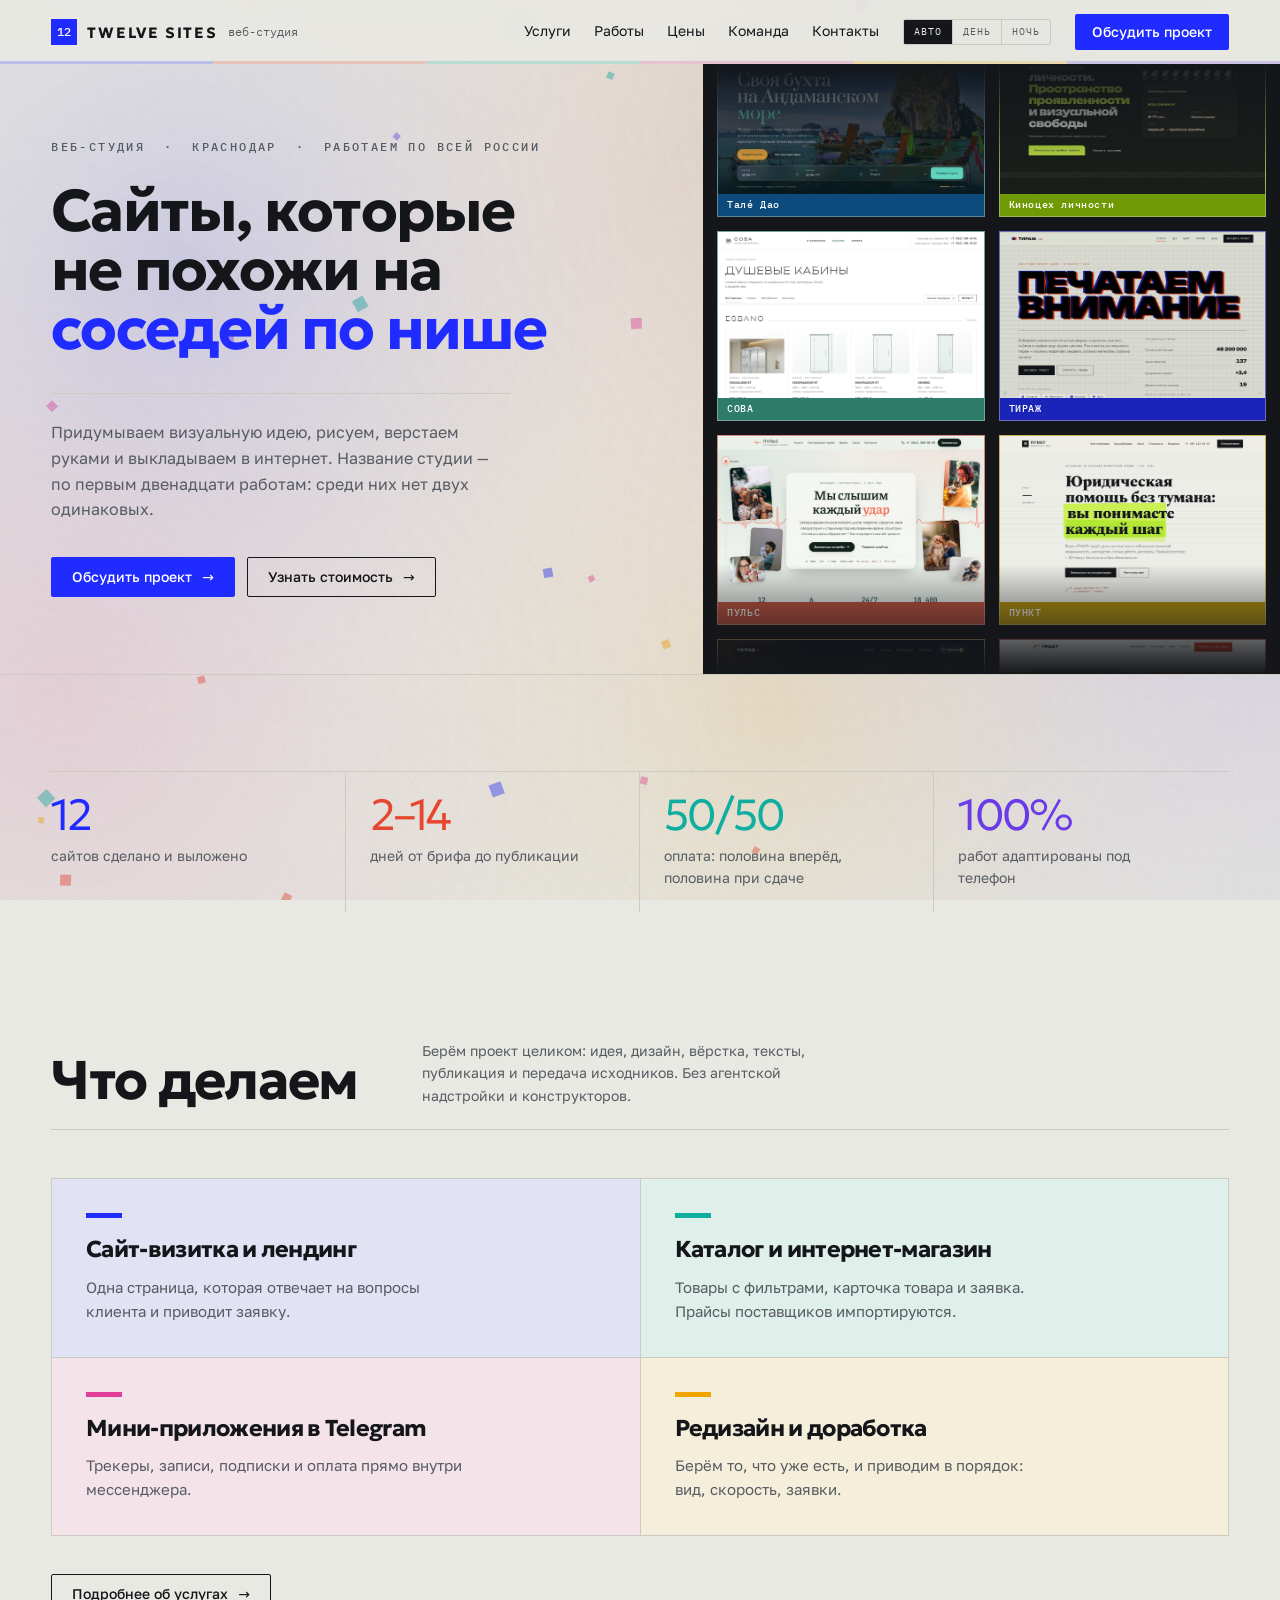
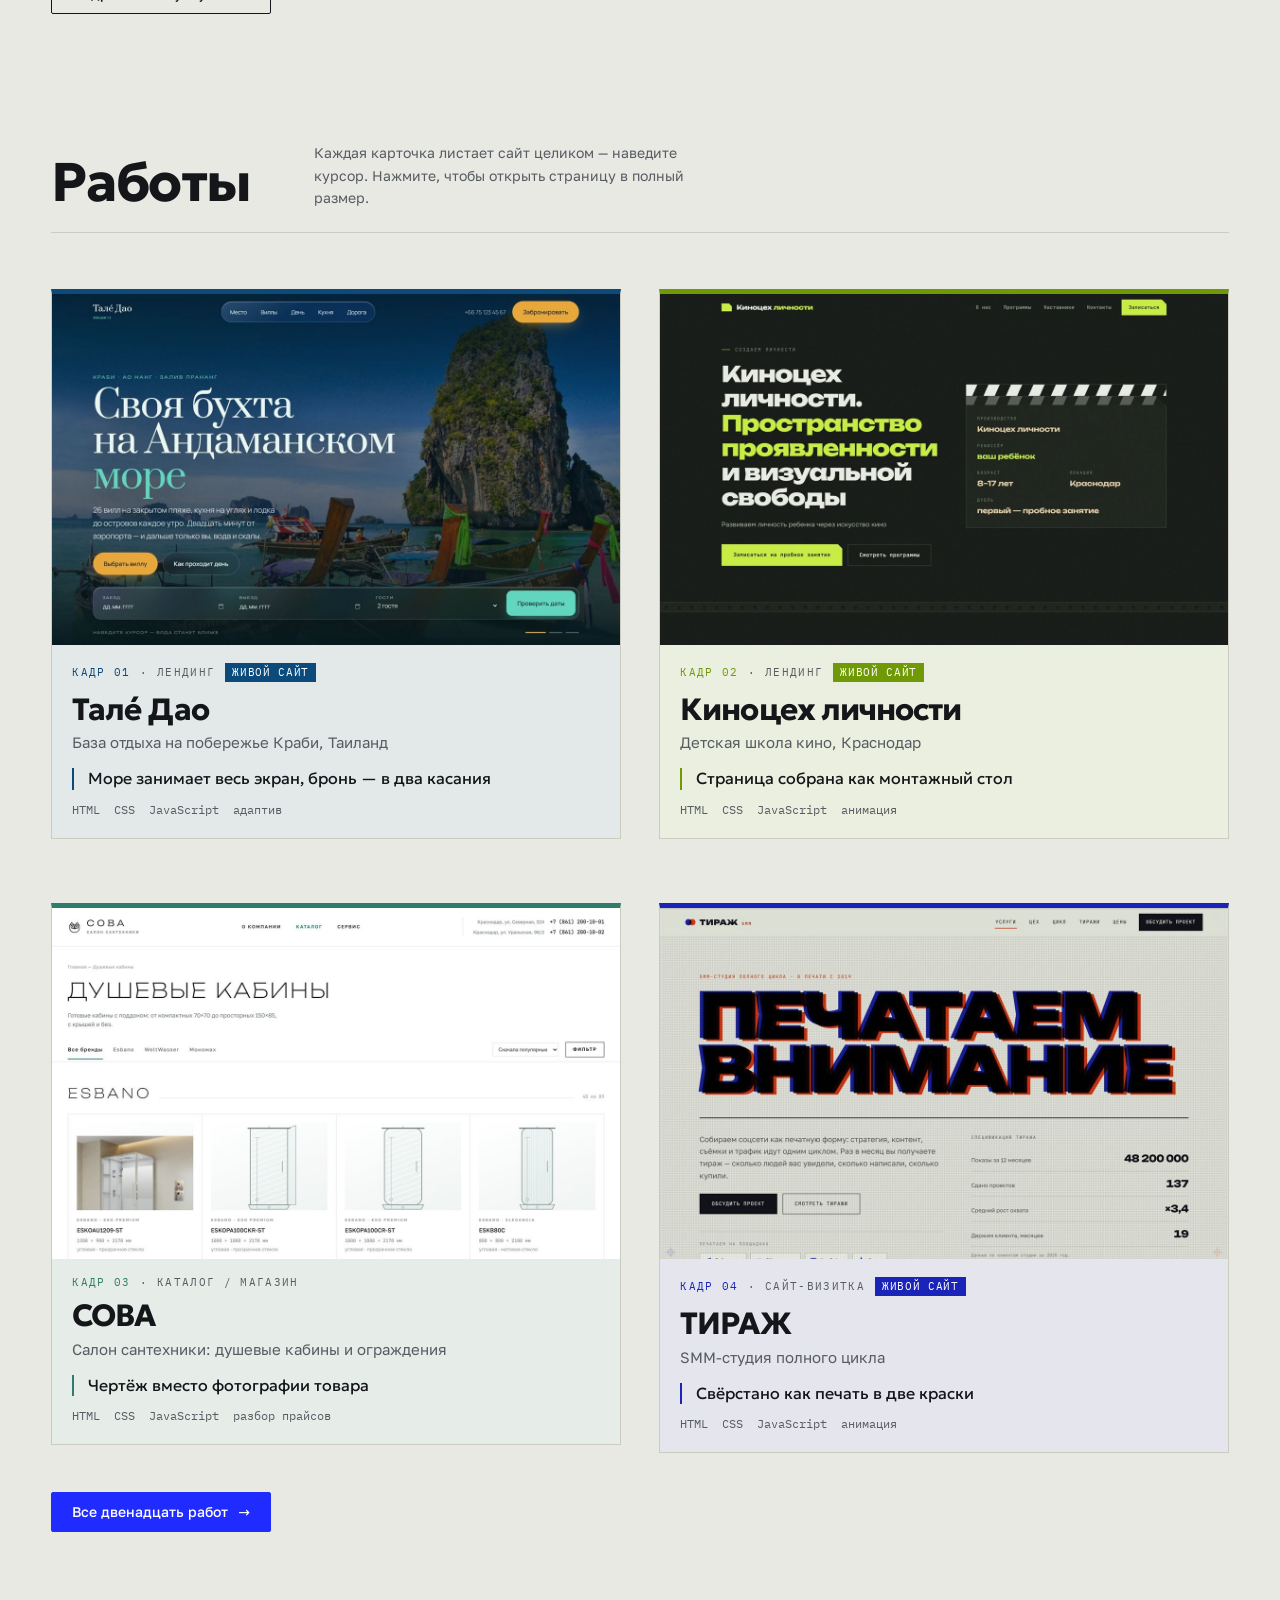
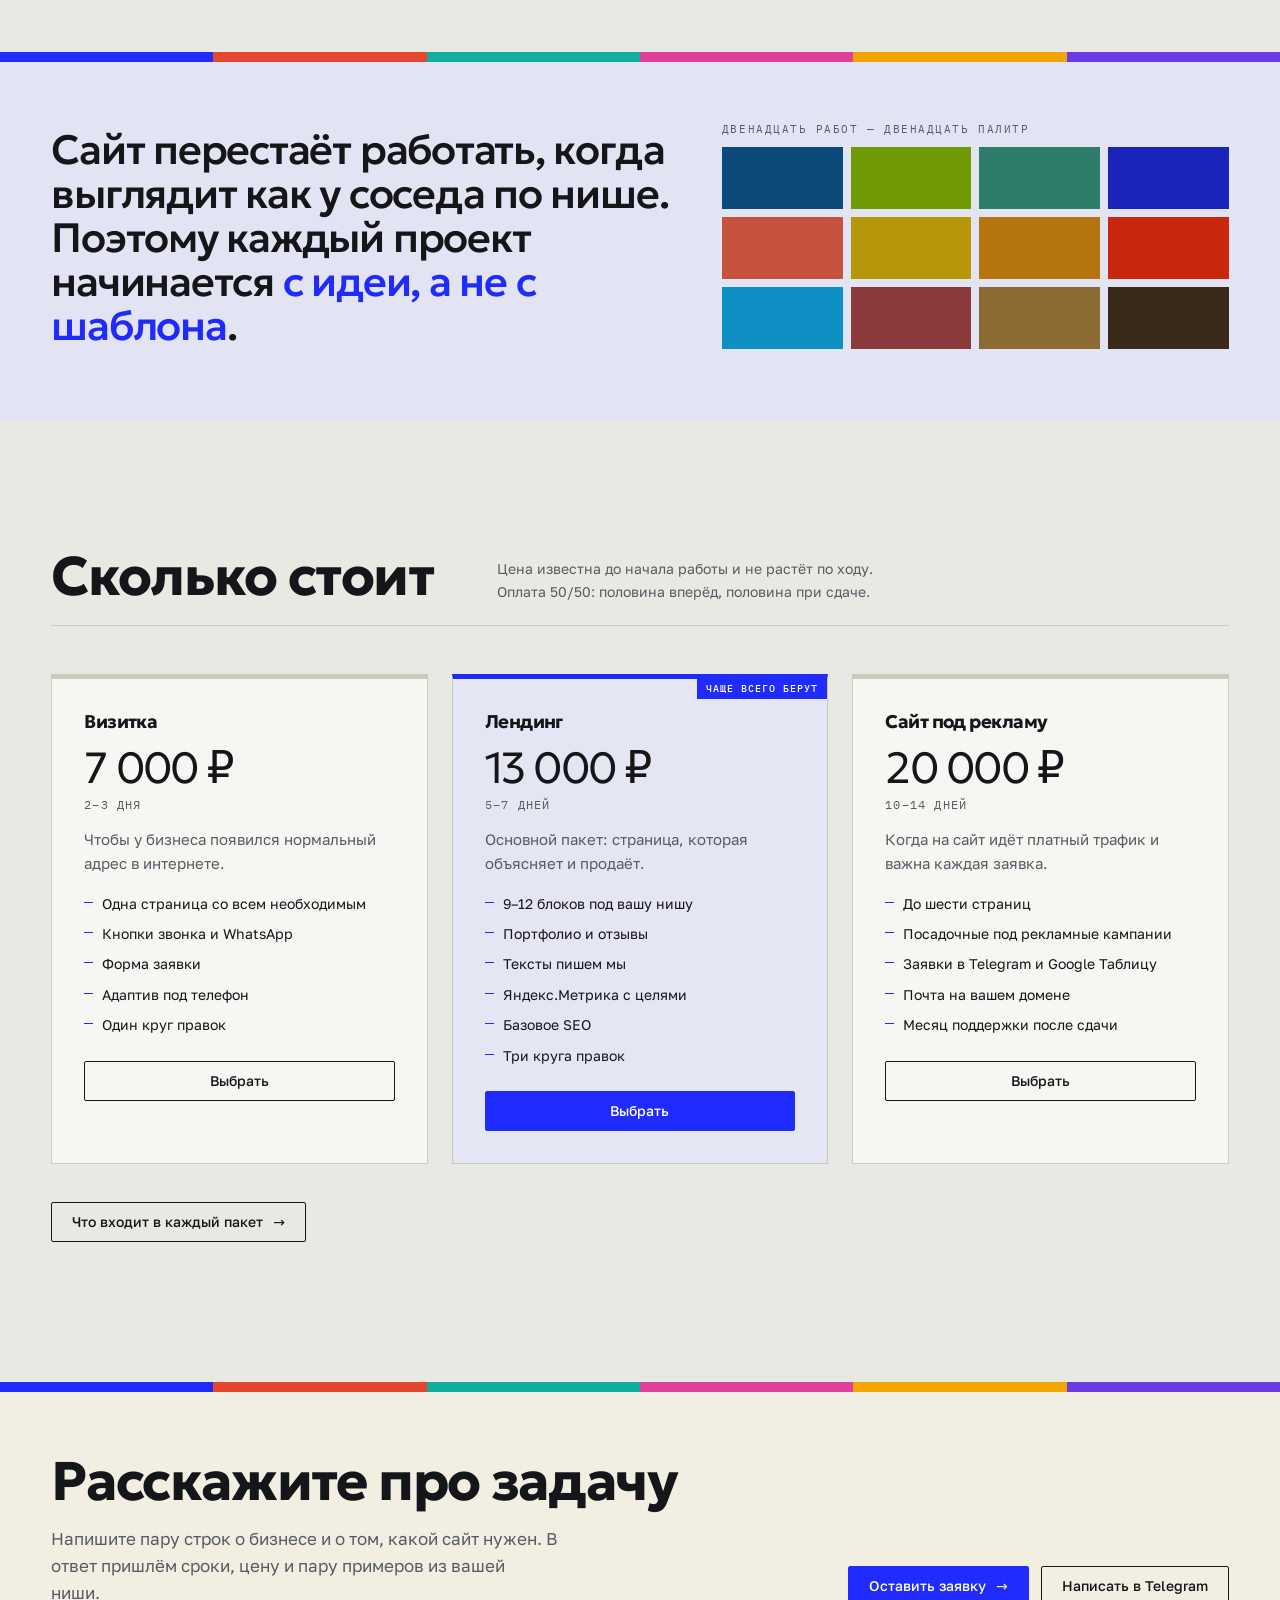
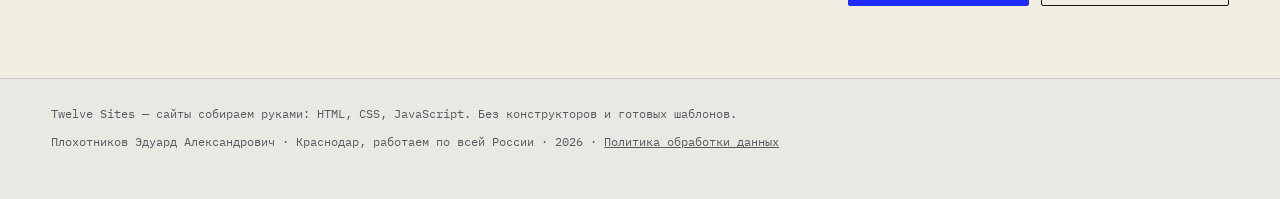
==== commit 0fa19baa: "Разложить студию по страницам вместо одного лендинга Семь страниц: главная (первый экран, факты, усл" ====
--- a/index.html
+++ b/index.html
@@ -30,34 +30,32 @@
 </head>
 <body>
 
-<!-- живой фон: поля красок и летящие метки, рисуются в script.js -->
 <canvas class="bg" id="bg" aria-hidden="true"></canvas>
-
-<a class="skip" href="#works">Перейти к работам</a>
+<a class="skip" href="#main">Перейти к содержанию</a>
 
 <header class="bar">
-  <a class="bar__me" href="#top">
+  <a class="bar__me" href="index.html">
     <span class="mark" aria-hidden="true">12</span>
     <span class="bar__name">TWELVE SITES</span>
     <span class="bar__role">веб-студия</span>
   </a>
   <nav class="bar__nav" aria-label="Разделы">
-    <a href="#services">Услуги</a>
-    <a href="#works">Работы</a>
-    <a href="#prices">Цены</a>
-    <a href="#team">Команда</a>
-    <a href="#contact">Контакты</a>
+    <a href="services.html">Услуги</a>
+    <a href="works.html">Работы</a>
+    <a href="prices.html">Цены</a>
+    <a href="team.html">Команда</a>
+    <a href="contacts.html">Контакты</a>
   </nav>
   <div class="theme" role="group" aria-label="Оформление">
     <button class="theme__btn" type="button" data-set="auto">Авто</button>
     <button class="theme__btn" type="button" data-set="light">День</button>
     <button class="theme__btn" type="button" data-set="dark">Ночь</button>
   </div>
-  <a class="btn btn--solid bar__cta" href="#contact">Обсудить проект</a>
+  <a class="btn btn--solid bar__cta" href="contacts.html">Обсудить проект</a>
   <span class="bar__ink" aria-hidden="true"></span>
 </header>
 
-<main id="top">
+<main id="main">
 
   <section class="hero">
     <div class="hero__text">
@@ -73,8 +71,8 @@
         среди них нет двух одинаковых.
       </p>
       <div class="hero__actions">
-        <a class="btn btn--solid" href="#contact">Обсудить проект <span aria-hidden="true">→</span></a>
-        <a class="btn" href="#prices">Узнать стоимость <span aria-hidden="true">→</span></a>
+        <a class="btn btn--solid" href="contacts.html">Обсудить проект <span aria-hidden="true">→</span></a>
+        <a class="btn" href="prices.html">Узнать стоимость <span aria-hidden="true">→</span></a>
       </div>
     </div>
 
@@ -93,7 +91,7 @@
     </dl>
   </section>
 
-  <section class="services" id="services">
+  <section class="services">
     <div class="section-head">
       <h2 class="h2">Что делаем</h2>
       <p class="section-note">
@@ -104,63 +102,40 @@
     <div class="services__grid">
       <article>
         <h3>Сайт-визитка и лендинг</h3>
-        <p>Одна страница, которая отвечает на вопросы клиента и приводит заявку.
-          Цены, услуги, мастера, форма записи — всё на виду.</p>
-        <ul>
-          <li>Визуальная идея под нишу</li>
-          <li>Заявки на почту и в Telegram</li>
-          <li>Отдельная вёрстка под телефон</li>
-        </ul>
+        <p>Одна страница, которая отвечает на вопросы клиента и приводит заявку.</p>
       </article>
       <article>
         <h3>Каталог и интернет-магазин</h3>
-        <p>Товары с фильтрами, карточка товара, корзина и заявка.
-          Прайсы поставщиков импортируются, каталог правится одним файлом.</p>
-        <ul>
-          <li>До нескольких тысяч позиций</li>
-          <li>Подбор по параметрам</li>
-          <li>Без тяжёлой админки и абонентской платы</li>
-        </ul>
+        <p>Товары с фильтрами, карточка товара и заявка. Прайсы поставщиков импортируются.</p>
       </article>
       <article>
         <h3>Мини-приложения в Telegram</h3>
-        <p>Трекеры, записи, подписки и оплата прямо внутри мессенджера.
-          Пользователю не нужно ничего устанавливать.</p>
-        <ul>
-          <li>Интерфейс, база данных, уведомления</li>
-          <li>Приём платежей</li>
-          <li>Бот и мини-приложение в одной связке</li>
-        </ul>
+        <p>Трекеры, записи, подписки и оплата прямо внутри мессенджера.</p>
       </article>
       <article>
         <h3>Редизайн и доработка</h3>
-        <p>Берём то, что уже есть, и приводим в порядок: вид, скорость,
-          понятность, заявки. Содержимое переносим сами.</p>
-        <ul>
-          <li>Сохраняем позиции и адреса страниц</li>
-          <li>Чиним мобильную версию</li>
-          <li>Ускоряем загрузку</li>
-        </ul>
-      </article>
-    </div>
-  </section>
-
-  <section class="works" id="works">
+        <p>Берём то, что уже есть, и приводим в порядок: вид, скорость, заявки.</p>
+      </article>
+    </div>
+    <div class="section-actions">
+      <a class="btn" href="services.html">Подробнее об услугах <span aria-hidden="true">→</span></a>
+    </div>
+  </section>
+
+  <section class="works">
     <div class="works__head">
       <h2 class="h2">Работы</h2>
       <p class="works__note">
         Каждая карточка листает сайт целиком — наведите курсор.
         Нажмите, чтобы открыть страницу в полный размер.
       </p>
-      <div class="filters" role="group" aria-label="Фильтр работ">
-        <button class="filter is-on" data-kind="all">Все</button>
-        <button class="filter" data-kind="landing">Лендинги</button>
-        <button class="filter" data-kind="card">Сайты-визитки</button>
-        <button class="filter" data-kind="shop">Каталоги и магазины</button>
-      </div>
-    </div>
-
-    <div class="grid" id="grid"></div>
+    </div>
+
+    <div class="grid" id="grid" data-limit="4"></div>
+
+    <div class="section-actions">
+      <a class="btn btn--solid" href="works.html">Все двенадцать работ <span aria-hidden="true">→</span></a>
+    </div>
 
     <noscript>
       <p class="noscript">
@@ -179,135 +154,30 @@
     </div>
   </section>
 
-  <section class="prices" id="prices">
+  <section class="prices">
     <div class="section-head">
       <h2 class="h2">Сколько стоит</h2>
       <p class="section-note">
-        Цена известна до начала работы и не растёт по ходу. Оплата 50/50:
-        половина вперёд, половина при сдаче.
+        Цена известна до начала работы и не растёт по ходу.
+        Оплата 50/50: половина вперёд, половина при сдаче.
       </p>
     </div>
     <div class="prices__grid" id="prices-grid"></div>
-    <p class="prices__note">
-      Отдельно оплачиваются домен и хостинг — 2–4 тысячи рублей в год
-      напрямую регистратору, мимо нас. Фотосъёмка и рекламный бюджет —
-      тоже отдельно; если они не нужны, так и скажем.
-    </p>
-  </section>
-
-  <section class="process" id="process">
-    <h2 class="h2">Как работаем</h2>
-    <ol class="steps">
-      <li>
-        <h3>Разговор и бриф</h3>
-        <p>Спрашиваем про бизнес, клиентов и то, что должно происходить после
-          захода на сайт. Присылаем короткий бриф — на него уходит 15 минут.</p>
-      </li>
-      <li>
-        <h3>Идея и первый экран</h3>
-        <p>Придумываем, чем этот сайт будет отличаться от соседей по нише,
-          и собираем первый экран сразу в браузере — не картинкой, а живой страницей.</p>
-      </li>
-      <li>
-        <h3>Сборка и правки</h3>
-        <p>Верстаем остальные разделы, наполняем вашими текстами и фотографиями.
-          Правки вносим по ходу, на рабочей ссылке — вы видите каждый шаг.</p>
-      </li>
-      <li>
-        <h3>Публикация и передача</h3>
-        <p>Подключаем домен, настраиваем формы заявок, проверяем телефоны
-          и скорость. Отдаём исходники и показываем, как менять тексты самому.</p>
-      </li>
-    </ol>
-  </section>
-
-  <section class="team" id="team">
-    <div class="section-head">
-      <h2 class="h2">Команда</h2>
-      <p class="section-note">
-        Небольшая студия без прослойки менеджеров: вы говорите напрямую с тем,
-        кто делает вашу работу.
-      </p>
-    </div>
-    <div class="team__grid" id="team-grid"></div>
-  </section>
-
-  <section class="faq" id="faq">
-    <div class="section-head">
-      <h2 class="h2">Вопросы, которые задают чаще всего</h2>
-    </div>
-    <div class="faq__list">
-      <details>
-        <summary>Сколько занимает работа?</summary>
-        <p>Визитка — 2–3 дня, лендинг — 5–7 дней, многостраничный сайт под
-          рекламу — 10–14 дней. Отсчёт идёт с того момента, как получены тексты
-          и фотографии; если их нет, поможем собрать.</p>
-      </details>
-      <details>
-        <summary>А если мне не понравится?</summary>
-        <p>Первый экран показываем в самом начале — на нём уже видно, каким
-          будет сайт. Если направление не нравится, меняем его до сборки
-          остального. В каждый пакет входят круги правок, они прописаны в составе.</p>
-      </details>
-      <details>
-        <summary>Нужен ли мне домен и хостинг?</summary>
-        <p>Да, это адрес сайта и место, где он лежит: 2–4 тысячи рублей в год.
-          Платите напрямую регистратору, чтобы всё оставалось на ваше имя.
-          Настройку берём на себя.</p>
-      </details>
-      <details>
-        <summary>Куда будут приходить заявки?</summary>
-        <p>На почту, в Telegram или в Google Таблицу — как удобнее.
-          Проверяем на реальной отправке при сдаче и показываем, как это работает.</p>
-      </details>
-      <details>
-        <summary>Смогу я сам менять тексты?</summary>
-        <p>Да. Отдаём исходники и показываем, где что лежит. Для каталогов
-          делаем отдельный файл с товарами — он правится без программиста.</p>
-      </details>
-      <details>
-        <summary>Работаете по договору?</summary>
-        <p>Да, работаем по договору и выдаём чек. Для небольших пакетов
-          достаточно счёта и переписки — как вам удобнее.</p>
-      </details>
-    </div>
-  </section>
-
-  <section class="contact" id="contact">
-    <div class="contact__text">
+    <div class="section-actions">
+      <a class="btn" href="prices.html">Что входит в каждый пакет <span aria-hidden="true">→</span></a>
+    </div>
+  </section>
+
+  <section class="cta">
+    <div>
       <h2 class="h2">Расскажите про задачу</h2>
       <p>Напишите пару строк о бизнесе и о том, какой сайт нужен. В ответ
-        пришлём сроки, цену и пару примеров из вашей ниши. Ни к чему не обязывает.</p>
-
-      <form class="form" id="form" novalidate>
-        <label class="form__row">
-          <span>Как к вам обращаться</span>
-          <input type="text" name="name" autocomplete="name" required>
-        </label>
-        <label class="form__row">
-          <span>Телефон, Telegram или почта</span>
-          <input type="text" name="contact" autocomplete="tel" required>
-        </label>
-        <label class="form__row">
-          <span>Что за бизнес и какой нужен сайт</span>
-          <textarea name="task" rows="3"></textarea>
-        </label>
-        <label class="form__check">
-          <input type="checkbox" name="agree" required>
-          <span>Согласен на обработку персональных данных согласно
-            <a href="privacy.html">политике</a></span>
-        </label>
-        <button class="btn btn--solid" type="submit">Отправить заявку <span aria-hidden="true">→</span></button>
-        <p class="form__note" id="form-note" role="status"></p>
-      </form>
-    </div>
-
-    <ul class="contact__list">
-      <li><a href="https://t.me/edward_Proishodit"><span>Telegram</span><b>@edward_Proishodit</b></a></li>
-      <li><a href="tel:+79933080951"><span>Телефон</span><b>+7 993 308-09-51</b></a></li>
-      <li><a href="https://wa.me/79933080951"><span>WhatsApp</span><b>+7 993 308-09-51</b></a></li>
-      <li><a href="mailto:plokhotnikov02@inbox.ru"><span>Почта</span><b>plokhotnikov02@inbox.ru</b></a></li>
-    </ul>
+        пришлём сроки, цену и пару примеров из вашей ниши.</p>
+    </div>
+    <div class="cta__actions">
+      <a class="btn btn--solid" href="contacts.html">Оставить заявку <span aria-hidden="true">→</span></a>
+      <a class="btn" href="https://t.me/edward_Proishodit">Написать в Telegram</a>
+    </div>
   </section>
 
 </main>
--- a/styles.css
+++ b/styles.css
@@ -290,6 +290,11 @@
 }
 
 .bar__nav a:hover { border-bottom-color: var(--signal); color: var(--signal); }
+
+.bar__nav a[aria-current='page'] {
+  border-bottom-color: var(--ink);
+  font-weight: 500;
+}
 
 /* переключатель темы */
 .theme {
@@ -476,6 +481,77 @@
   flex-wrap: wrap;
   gap: 12px;
   margin-top: clamp(24px, 3vw, 34px);
+}
+
+/* ── шапка внутренней страницы ──────────────────────────── */
+
+.page-head {
+  max-width: var(--max);
+  margin: 0 auto;
+  padding: clamp(40px, 6vw, 84px) var(--pad) clamp(28px, 3vw, 40px);
+  border-bottom: 1px solid var(--rule);
+}
+
+.page-head h1 {
+  margin-top: clamp(16px, 2vw, 24px);
+  font-size: clamp(2.2rem, 5vw, 4rem);
+  line-height: 0.98;
+}
+
+.page-head__lead {
+  margin-top: clamp(18px, 2vw, 26px);
+  max-width: 60ch;
+  color: var(--ink-2);
+  font-size: 16px;
+}
+
+/* сразу после шапки страницы раздел начинается ближе */
+.page-head + section { margin-top: clamp(36px, 5vw, 64px); }
+
+/* ── строка с кнопкой под разделом ──────────────────────── */
+
+.section-actions {
+  display: flex;
+  flex-wrap: wrap;
+  gap: 12px;
+  margin-top: clamp(28px, 3vw, 40px);
+}
+
+/* ── блок «напишите нам» перед подвалом ─────────────────── */
+
+.cta {
+  position: relative;
+  max-width: var(--max);
+  margin: clamp(80px, 11vw, 140px) auto 0;
+  padding: clamp(44px, 6vw, 72px) clamp(28px, 4vw, 56px);
+  background: var(--cream);
+  display: grid;
+  grid-template-columns: minmax(0, 1.2fr) minmax(0, 0.8fr);
+  gap: clamp(24px, 4vw, 56px);
+  align-items: end;
+}
+
+.cta::before {
+  content: '';
+  position: absolute;
+  left: 0;
+  right: 0;
+  top: 0;
+  height: 10px;
+  background: var(--strip);
+}
+
+.cta p {
+  margin-top: 16px;
+  max-width: 46ch;
+  color: var(--ink-2);
+}
+
+.cta__actions {
+  display: flex;
+  flex-wrap: wrap;
+  gap: 12px;
+  justify-content: flex-end;
 }
 
 /* ── факты ──────────────────────────────────────────────── */
@@ -1281,6 +1357,13 @@
 
 .contact__list a:hover span { color: var(--tint); }
 
+.contact__where {
+  margin-top: 22px;
+  font-size: 15px;
+  color: var(--ink-2);
+  max-width: 40ch;
+}
+
 /* ── страница документа ─────────────────────────────────── */
 
 .legal {
@@ -1570,6 +1653,8 @@
 @media (max-width: 860px) {
   .claim { grid-template-columns: 1fr; align-items: start; }
   .section-head { grid-template-columns: 1fr; }
+  .cta { grid-template-columns: 1fr; }
+  .cta__actions { justify-content: flex-start; }
   .swatches__grid { grid-template-columns: repeat(6, 1fr); }
   .swatch { height: 46px; }
   .facts dl { grid-template-columns: 1fr 1fr; }
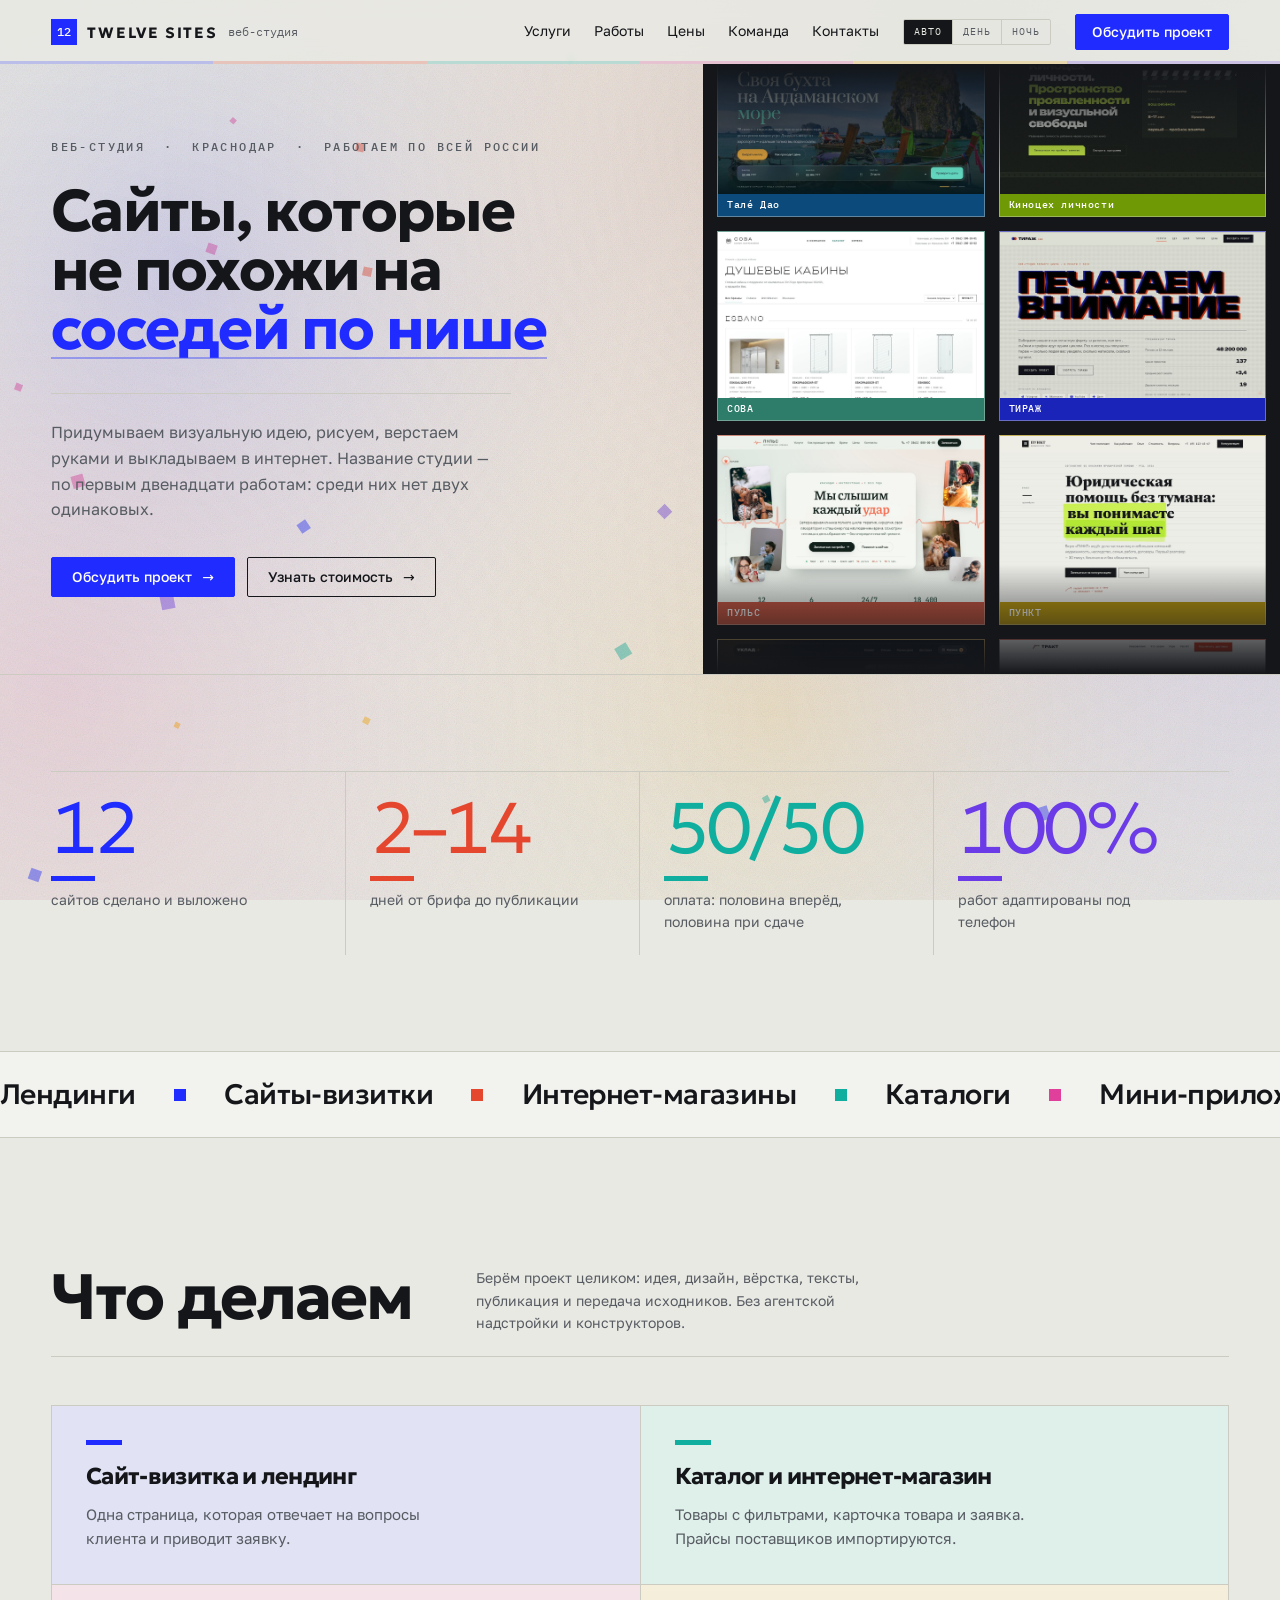
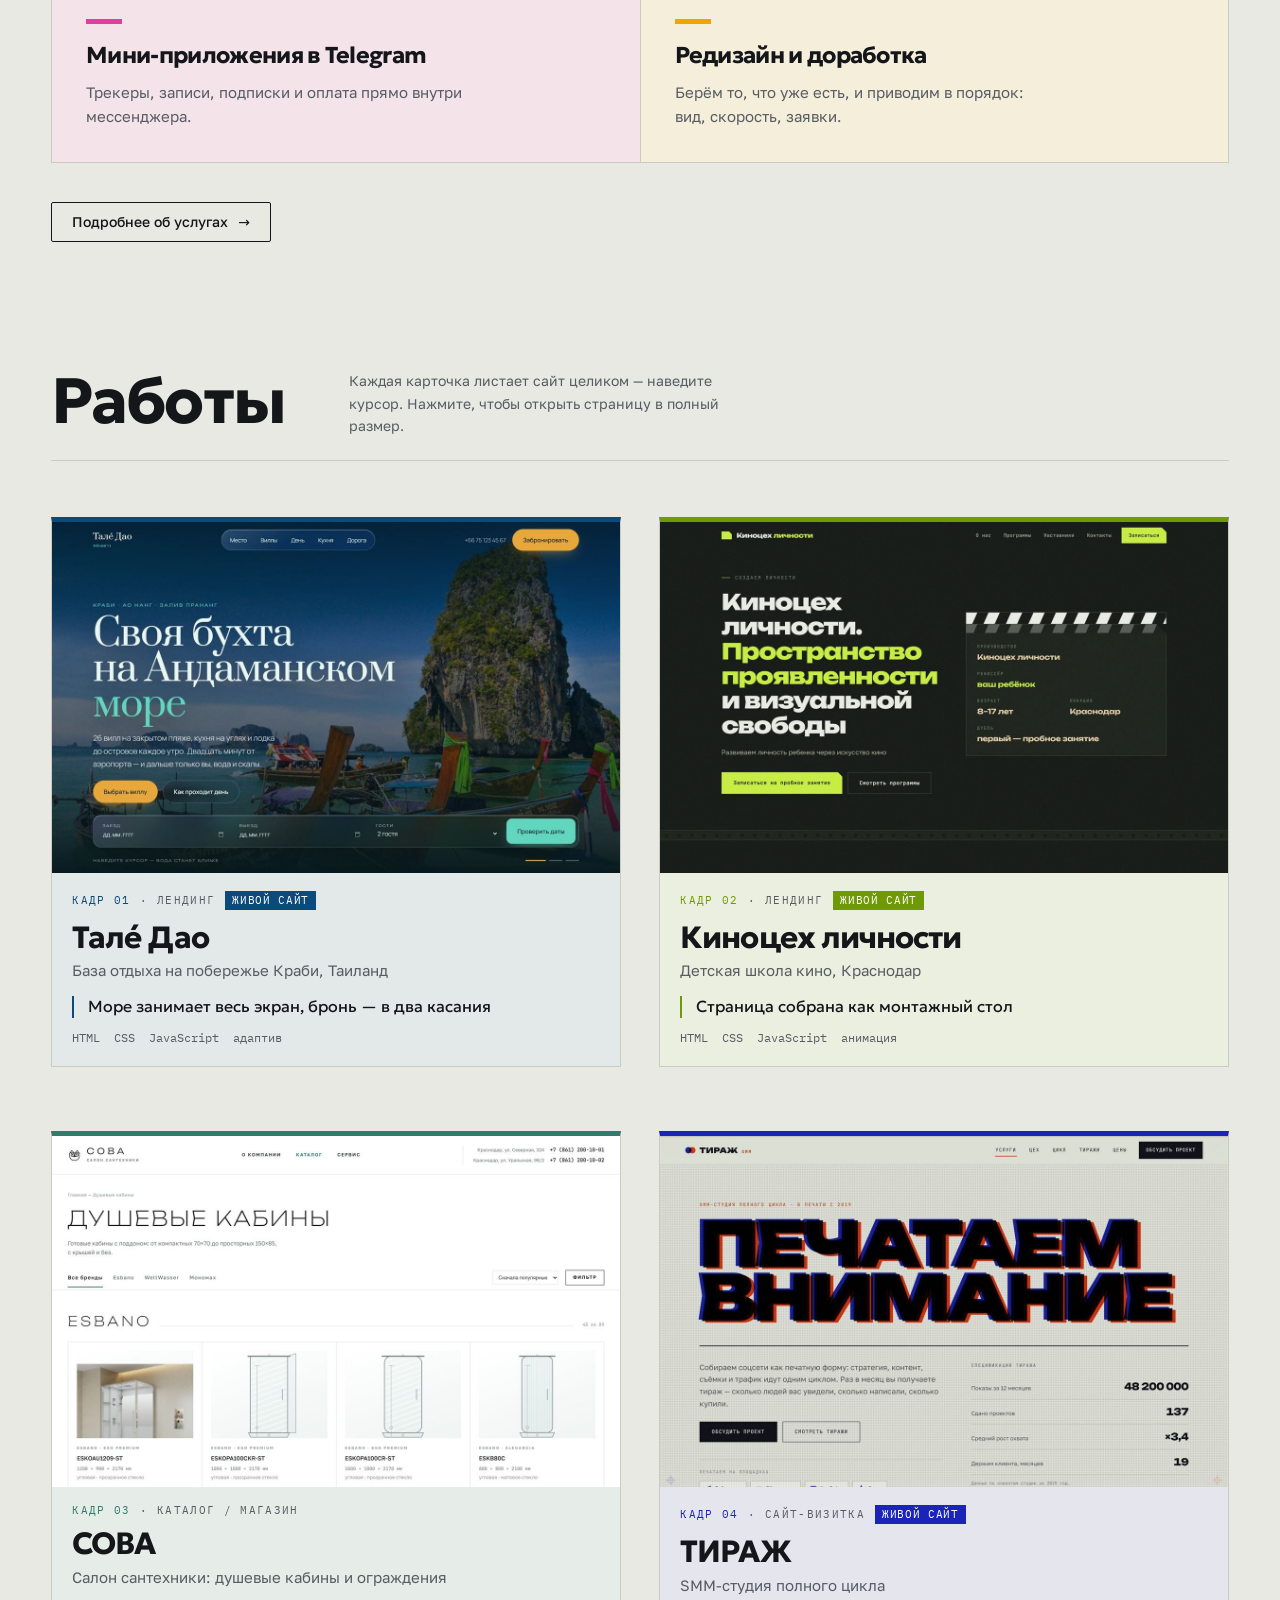
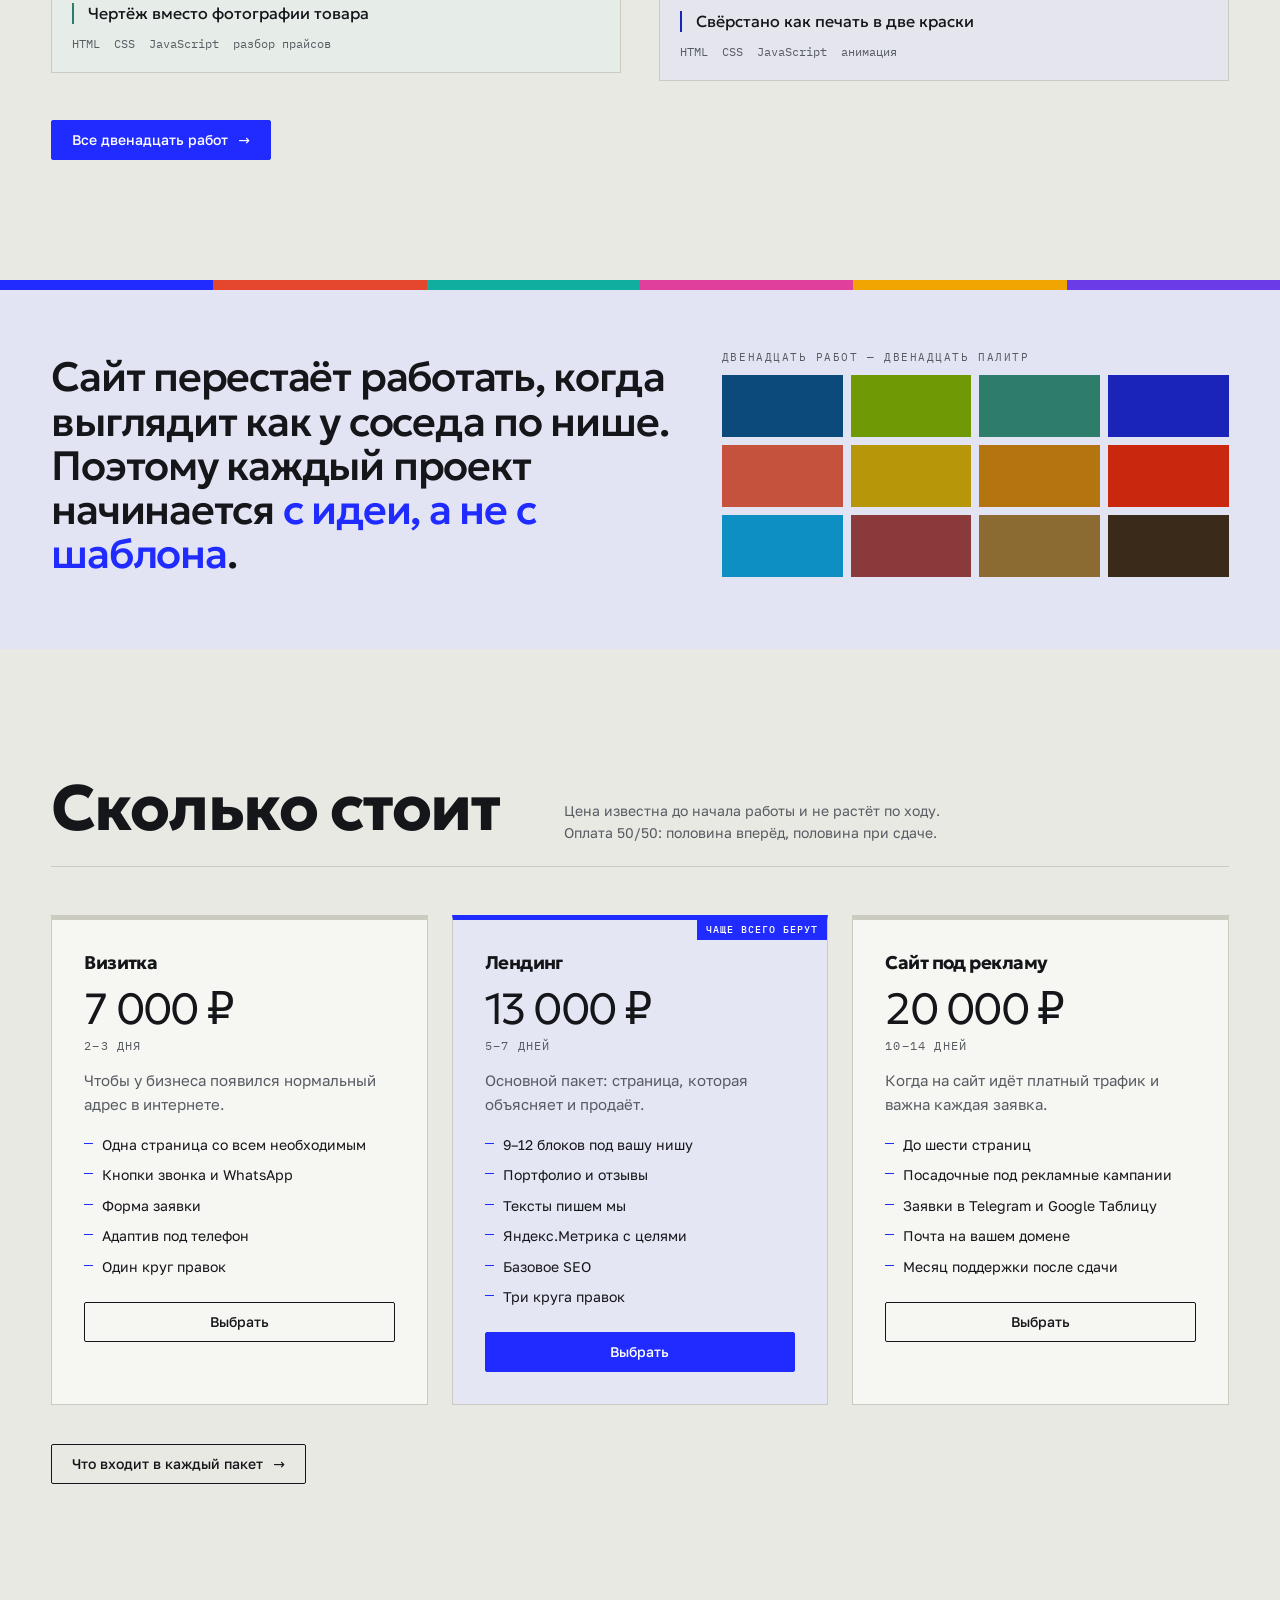
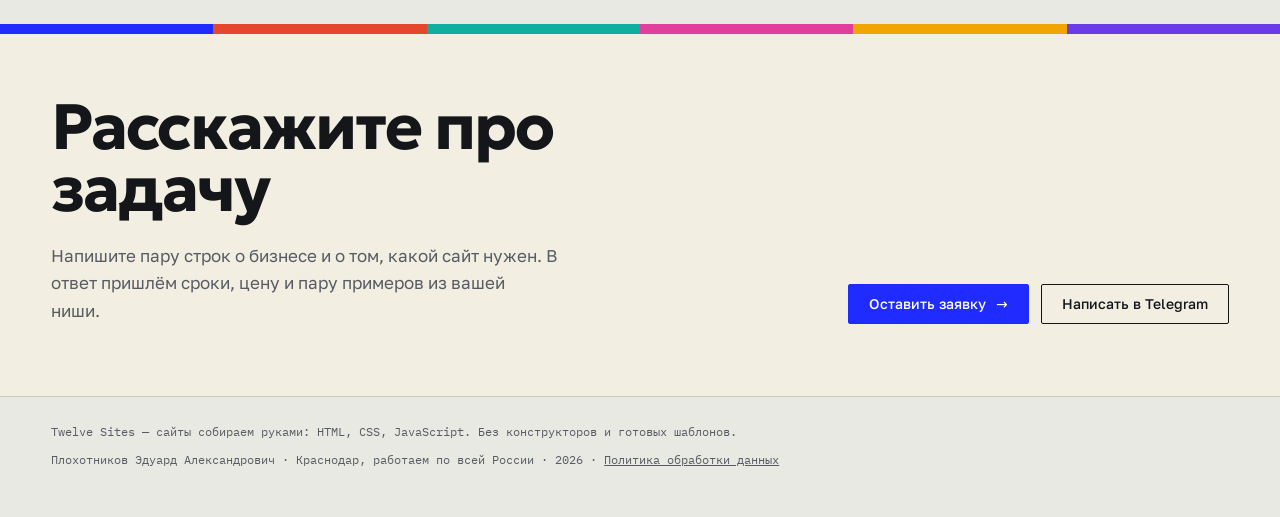
==== commit 1870b989: "Плакатная типографика и движение в духе референса Крупные цифры с маркерами и набегающим счётчиком, " ====
--- a/index.html
+++ b/index.html
@@ -91,6 +91,10 @@
     </dl>
   </section>
 
+  <div class="ticker" aria-label="Направления работы">
+    <div class="ticker__track"></div>
+  </div>
+
   <section class="services">
     <div class="section-head">
       <h2 class="h2">Что делаем</h2>
--- a/styles.css
+++ b/styles.css
@@ -173,8 +173,28 @@
 .skip:focus { left: 0; }
 
 .h2 {
-  font-size: clamp(2rem, 4.4vw, 3.4rem);
-  line-height: 1;
+  font-size: clamp(2.1rem, 5vw, 4rem);
+  line-height: 0.98;
+}
+
+/* Заголовок выезжает из-под собственной кромки — тот же приём,
+   что и в первом экране. Обёртку ставит скрипт. */
+.h2 > span {
+  display: block;
+  overflow: hidden;
+  padding-bottom: 0.08em;
+}
+
+.h2 > span > i {
+  display: block;
+  font-style: normal;
+}
+
+.can-animate .h2 > span > i { transform: translateY(105%); }
+
+.can-animate .h2.is-in > span > i {
+  transform: none;
+  transition: transform 0.85s var(--ease);
 }
 
 .eyebrow {
@@ -342,6 +362,14 @@
 
 .btn:hover { border-color: var(--signal); color: var(--signal); }
 
+/* стрелка подаётся вперёд — маленький знак, что кнопка живая */
+.btn span {
+  display: inline-block;
+  transition: transform 0.25s var(--ease);
+}
+
+.btn:hover span { transform: translateX(5px); }
+
 .btn--solid {
   background: var(--signal);
   color: var(--on-signal);
@@ -463,8 +491,27 @@
 }
 
 .hero__title em {
+  position: relative;
   font-style: normal;
   color: var(--signal);
+}
+
+/* под ключевой строкой прочерчивается маркер */
+.hero__title em::after {
+  content: '';
+  position: absolute;
+  left: 0;
+  right: 0;
+  bottom: 0.02em;
+  height: 0.1em;
+  background: var(--signal);
+  opacity: 0.35;
+  transform-origin: left;
+  transform: scaleX(0);
+}
+
+.is-first .hero__title em::after {
+  animation: ink-spread 0.9s var(--ease) 1.1s both;
 }
 
 .hero__lead {
@@ -486,10 +533,30 @@
 /* ── шапка внутренней страницы ──────────────────────────── */
 
 .page-head {
+  position: relative;
   max-width: var(--max);
   margin: 0 auto;
-  padding: clamp(40px, 6vw, 84px) var(--pad) clamp(28px, 3vw, 40px);
-  border-bottom: 1px solid var(--rule);
+  padding: clamp(40px, 6vw, 84px) var(--pad) clamp(36px, 4vw, 52px);
+}
+
+/* типографская линейка с делениями вместо простой черты:
+   короткие штрихи через 12 пикселей, длинные — через 60 */
+.page-head::after {
+  content: '';
+  position: absolute;
+  left: var(--pad);
+  right: var(--pad);
+  bottom: 0;
+  height: 14px;
+  background:
+    repeating-linear-gradient(90deg,
+      color-mix(in srgb, var(--ink-2) 75%, transparent) 0 1px, transparent 1px 60px),
+    repeating-linear-gradient(90deg,
+      color-mix(in srgb, var(--ink-2) 40%, transparent) 0 1px, transparent 1px 12px),
+    linear-gradient(var(--rule), var(--rule));
+  background-repeat: repeat-x, repeat-x, no-repeat;
+  background-size: 60px 12px, 12px 6px, 100% 1px;
+  background-position: bottom left, bottom left, bottom left;
 }
 
 .page-head h1 {
@@ -507,6 +574,52 @@
 
 /* сразу после шапки страницы раздел начинается ближе */
 .page-head + section { margin-top: clamp(36px, 5vw, 64px); }
+
+/* ── бегущая строка направлений ─────────────────────────── */
+
+.ticker {
+  margin: clamp(56px, 8vw, 96px) 0 0;
+  padding: clamp(14px, 1.6vw, 20px) 0;
+  border-top: 1px solid var(--rule);
+  border-bottom: 1px solid var(--rule);
+  overflow: hidden;
+  background: color-mix(in srgb, var(--mat) 70%, transparent);
+}
+
+.ticker__track {
+  display: flex;
+  width: max-content;
+  animation: ticker 42s linear infinite;
+}
+
+.ticker:hover .ticker__track { animation-play-state: paused; }
+
+.ticker.is-still .ticker__track { animation: none; }
+
+@keyframes ticker {
+  from { transform: translateX(0); }
+  to { transform: translateX(-50%); }
+}
+
+.ticker__item {
+  display: flex;
+  align-items: center;
+  gap: clamp(20px, 3vw, 44px);
+  padding-right: clamp(20px, 3vw, 44px);
+  font-family: var(--display);
+  font-weight: 500;
+  font-size: clamp(1.1rem, 2.2vw, 1.9rem);
+  letter-spacing: -0.02em;
+  white-space: nowrap;
+}
+
+.ticker__item::after {
+  content: '';
+  width: 12px;
+  height: 12px;
+  background: var(--dot);
+  flex: 0 0 auto;
+}
 
 /* ── строка с кнопкой под разделом ──────────────────────── */
 
@@ -577,8 +690,19 @@
 .facts dl > div + div { padding-left: 24px; }
 
 .facts dt {
-  font: 300 clamp(2rem, 3.4vw, 2.8rem)/1 var(--display);
-  letter-spacing: -0.04em;
+  font: 300 clamp(2.6rem, 5.6vw, 4.6rem)/0.95 var(--display);
+  letter-spacing: -0.05em;
+  font-variant-numeric: tabular-nums;
+}
+
+/* короткая цветная черта под числом — как маркер на плакате */
+.facts dt::after {
+  content: '';
+  display: block;
+  width: 44px;
+  height: 5px;
+  margin-top: 14px;
+  background: currentColor;
 }
 
 .facts dl > div:nth-child(1) dt { color: var(--c-1); }
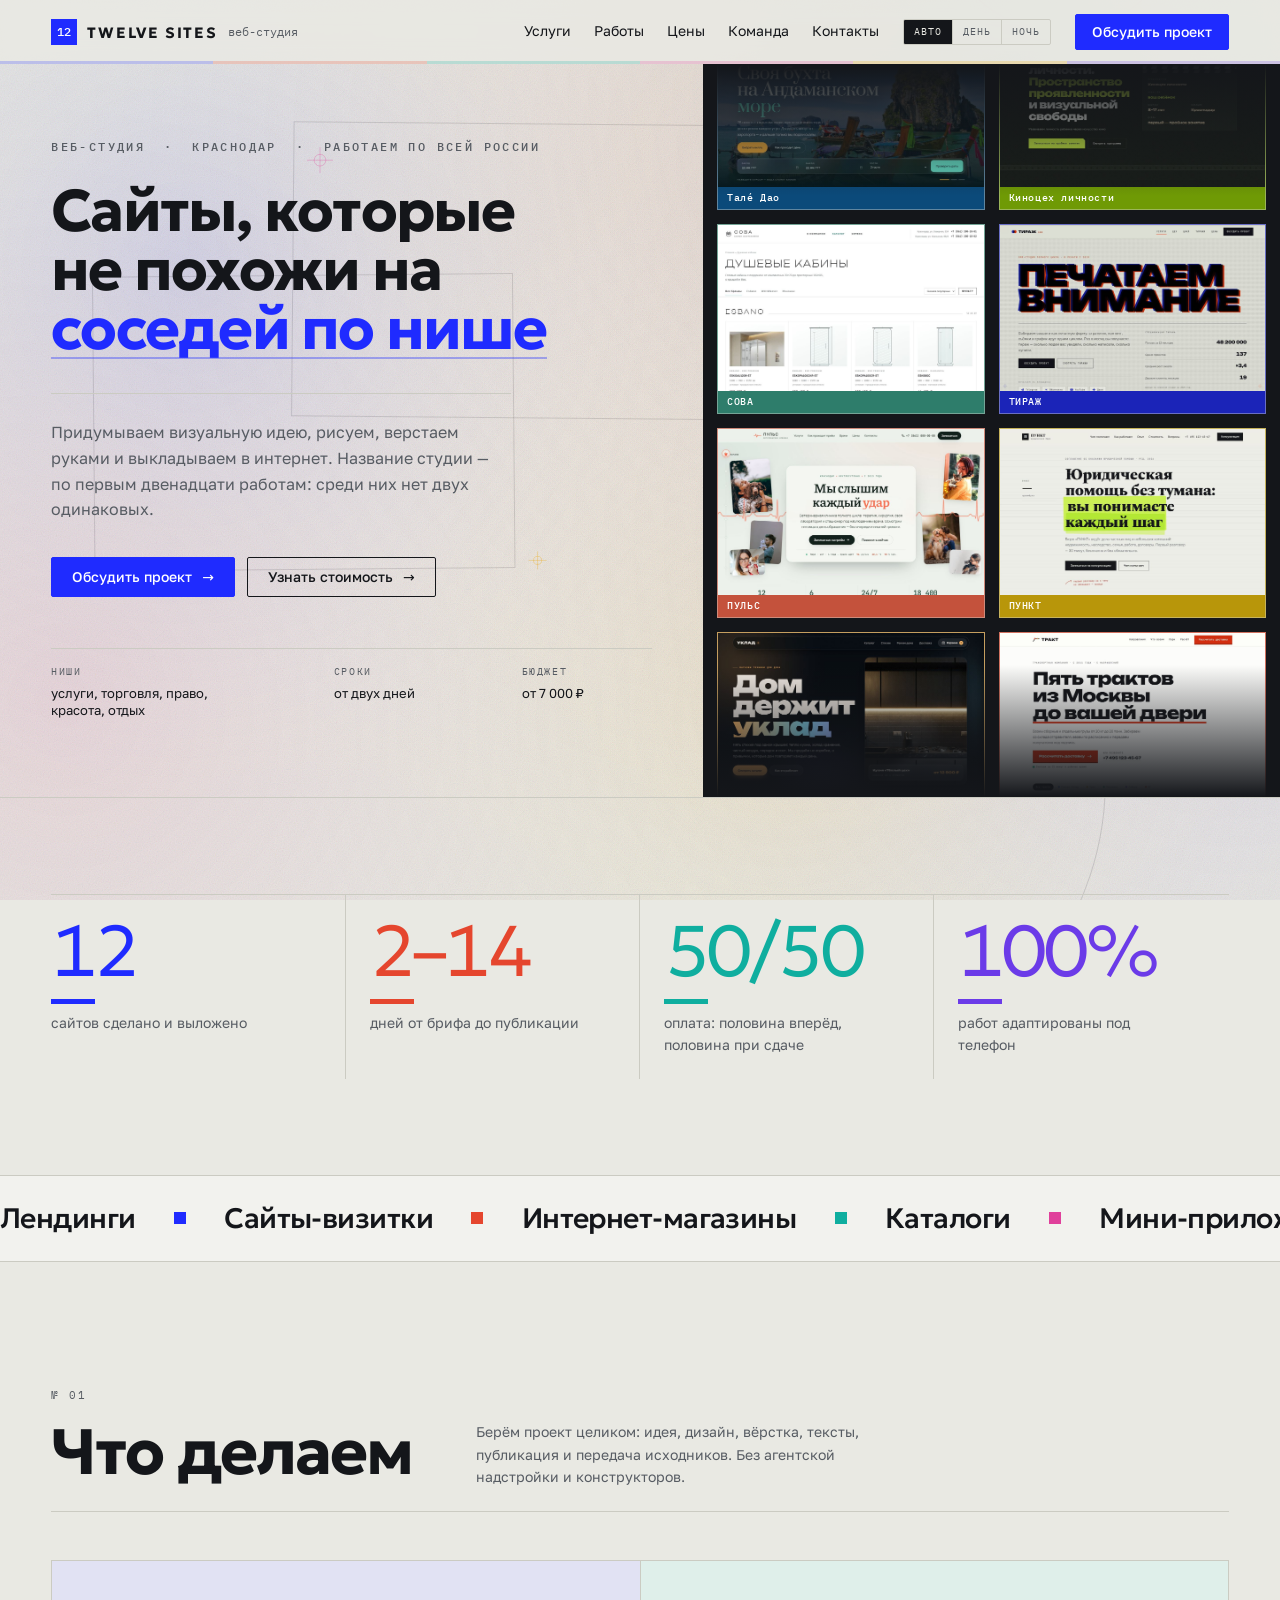
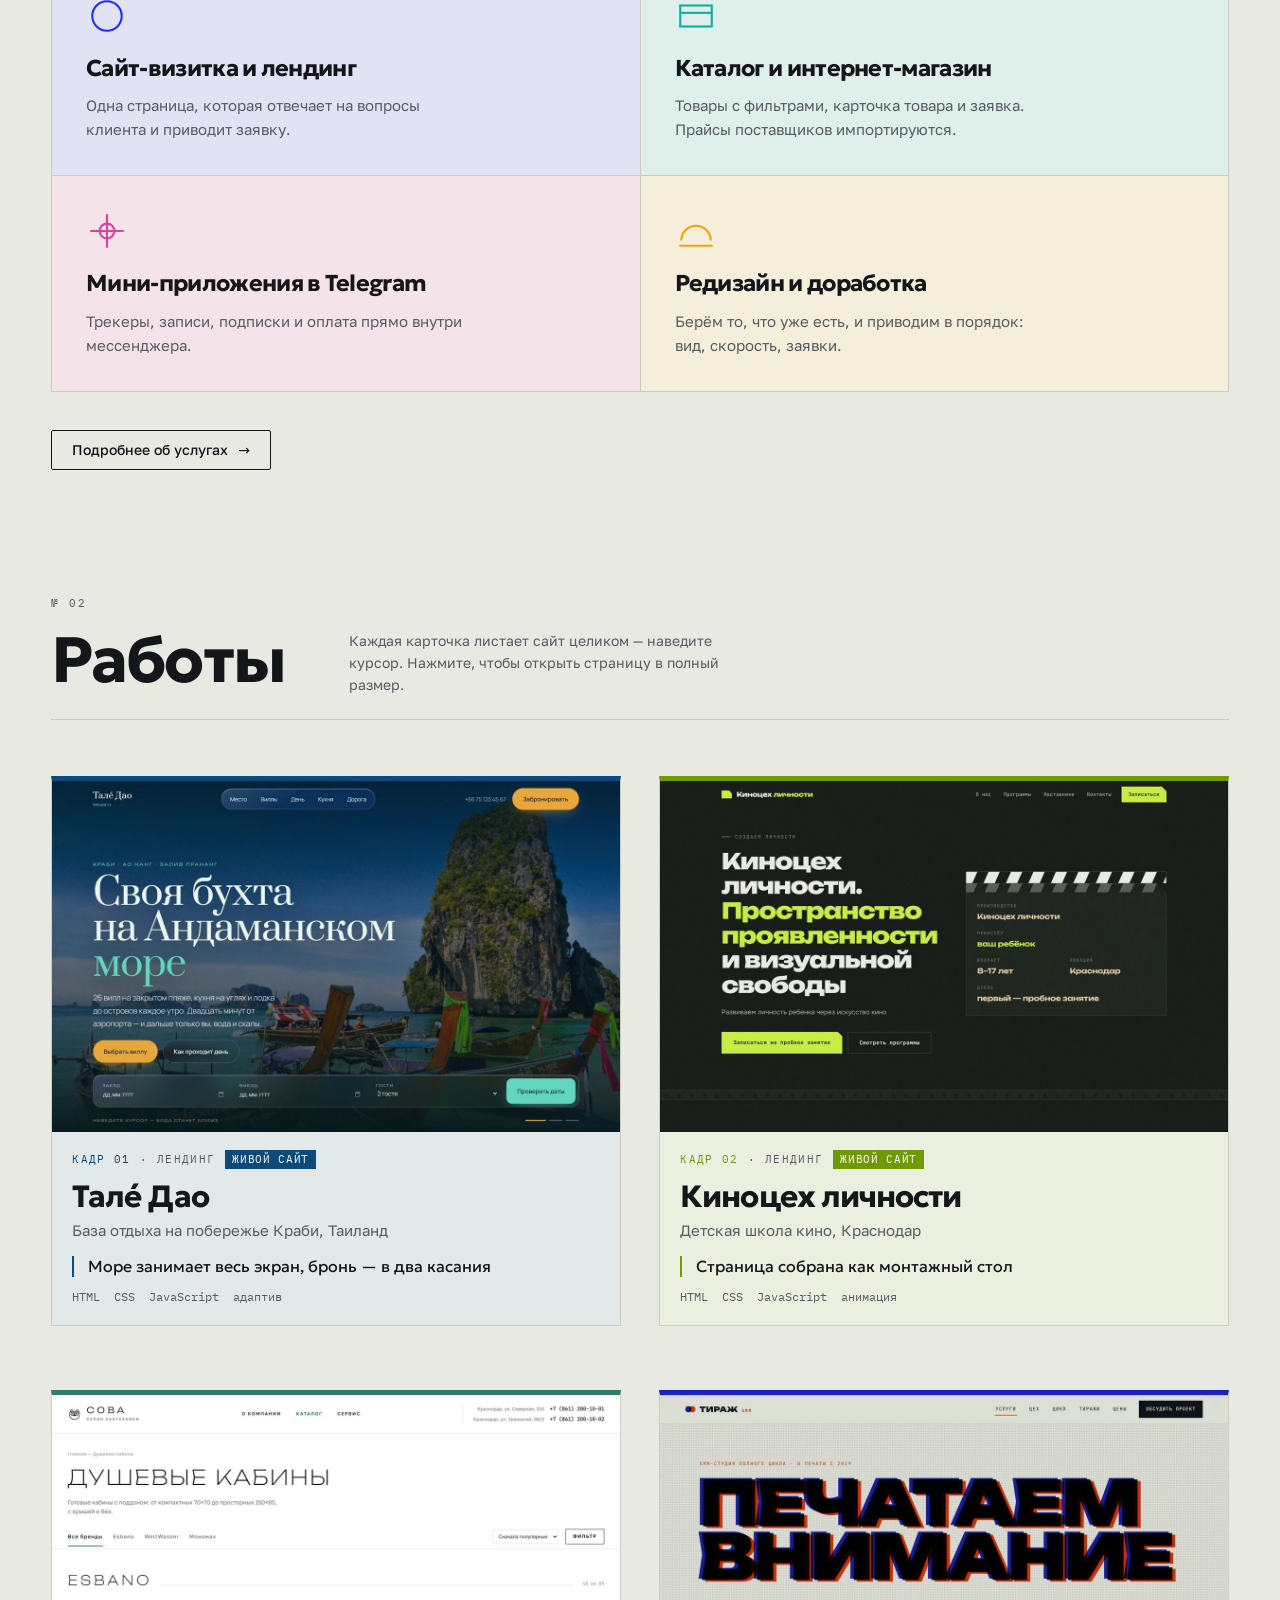
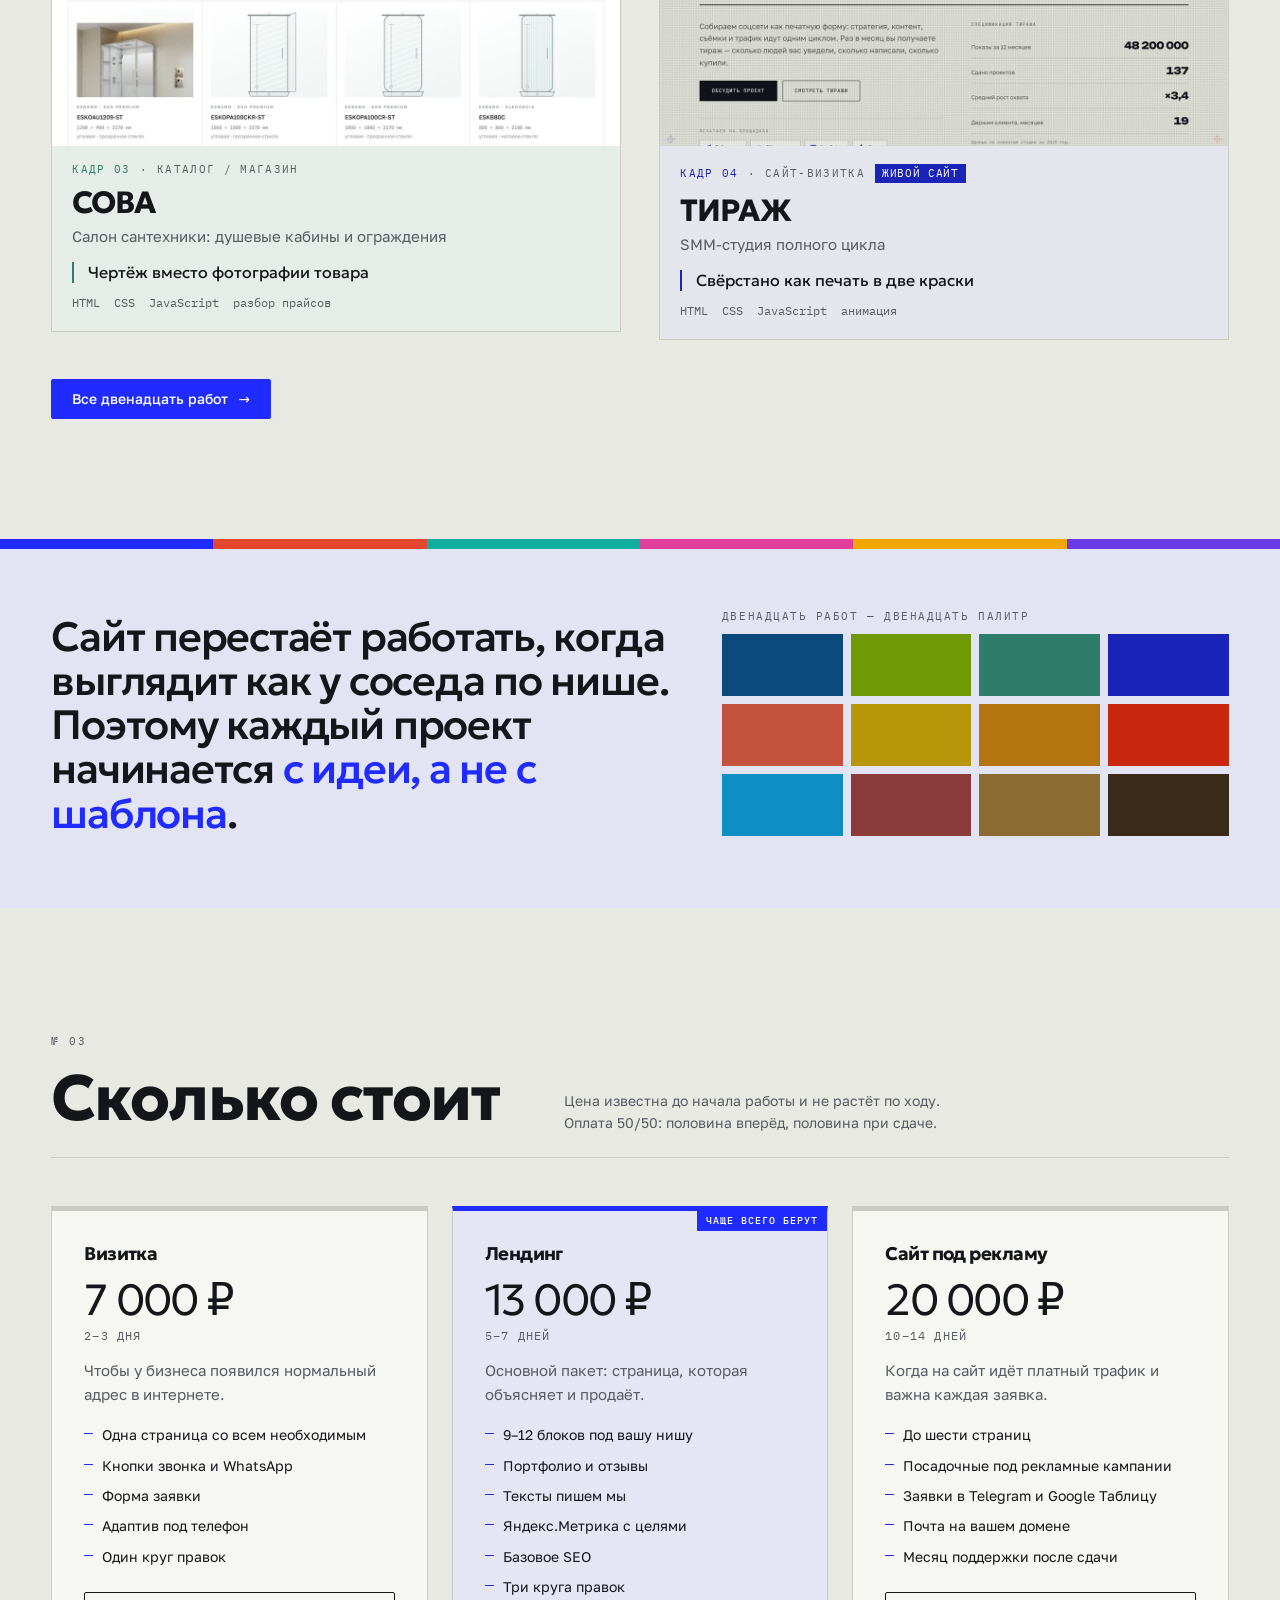
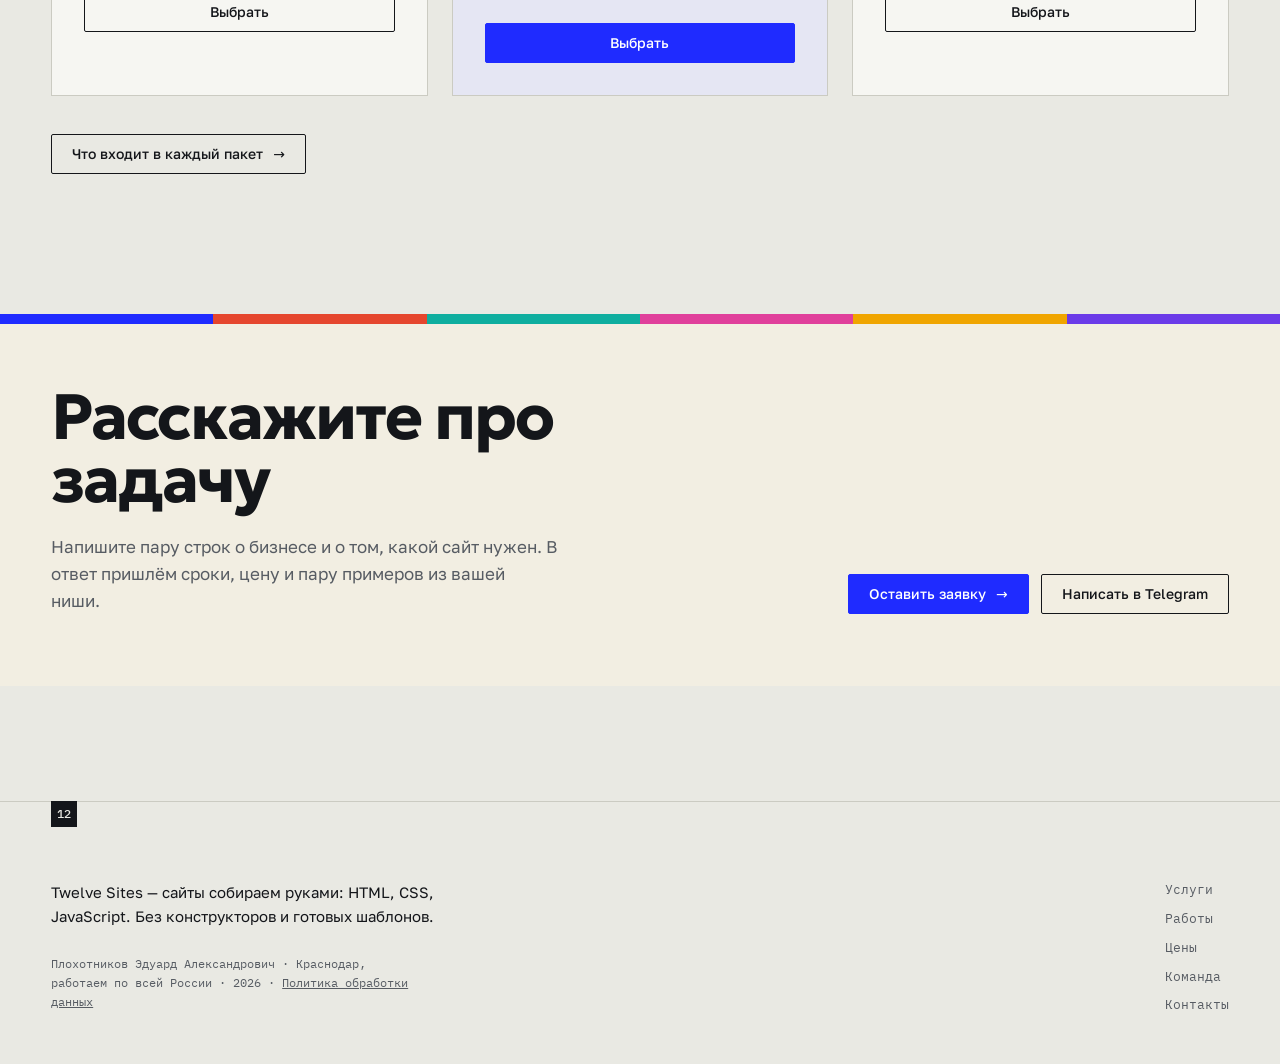
==== commit f732c1cc: "Довести визуал: сетка листа, знаки услуг, нумерация, подвал Четыре тонкие вертикали разметочной сетк" ====
--- a/index.html
+++ b/index.html
@@ -74,6 +74,12 @@
         <a class="btn btn--solid" href="contacts.html">Обсудить проект <span aria-hidden="true">→</span></a>
         <a class="btn" href="prices.html">Узнать стоимость <span aria-hidden="true">→</span></a>
       </div>
+
+      <dl class="hero__meta">
+        <div><dt>Ниши</dt><dd>услуги, торговля, право, красота, отдых</dd></div>
+        <div><dt>Сроки</dt><dd>от двух дней</dd></div>
+        <div><dt>Бюджет</dt><dd>от 7 000 ₽</dd></div>
+      </dl>
     </div>
 
     <!-- правая половина: работы едут снизу вверх, как листы на светостоле -->
--- a/styles.css
+++ b/styles.css
@@ -216,6 +216,35 @@
   pointer-events: none;
 }
 
+/* Разметочная сетка листа: четыре тонкие вертикали по краям колонки
+   и по третям. Видны только на широких экранах и почти на пределе
+   различимости — именно поэтому страница читается как свёрстанная. */
+body::before {
+  content: '';
+  position: fixed;
+  inset: 0;
+  z-index: -1;
+  pointer-events: none;
+  display: none;
+  background-image:
+    linear-gradient(var(--rule), var(--rule)),
+    linear-gradient(var(--rule), var(--rule)),
+    linear-gradient(var(--rule), var(--rule)),
+    linear-gradient(var(--rule), var(--rule));
+  background-size: 1px 100%;
+  background-repeat: no-repeat;
+  background-position:
+    calc(50% - 660px) 0,
+    calc(50% - 220px) 0,
+    calc(50% + 220px) 0,
+    calc(50% + 660px) 0;
+  opacity: 0.55;
+}
+
+@media (min-width: 1440px) {
+  body::before { display: block; }
+}
+
 /* зерно бумаги поверх красок */
 body::after {
   content: '';
@@ -315,6 +344,139 @@
   border-bottom-color: var(--ink);
   font-weight: 500;
 }
+
+/* кнопка меню — видна там, где не помещается верхняя навигация */
+.burger {
+  display: none;
+  flex-direction: column;
+  justify-content: center;
+  gap: 5px;
+  width: 42px;
+  height: 38px;
+  padding: 0 9px;
+  border: 1px solid var(--rule);
+  border-radius: 2px;
+  background: transparent;
+  cursor: pointer;
+}
+
+.burger span {
+  display: block;
+  height: 2px;
+  background: var(--ink);
+  transition: transform 0.25s var(--ease), opacity 0.2s;
+}
+
+.burger span:nth-child(1) { width: 100%; }
+.burger span:nth-child(2) { width: 70%; }
+.burger span:nth-child(3) { width: 100%; }
+
+.burger[aria-expanded='true'] span:nth-child(1) { transform: translateY(7px) rotate(45deg); }
+.burger[aria-expanded='true'] span:nth-child(2) { opacity: 0; }
+.burger[aria-expanded='true'] span:nth-child(3) { transform: translateY(-7px) rotate(-45deg); }
+
+/* сама панель разделов */
+.menu {
+  position: fixed;
+  inset: 0;
+  z-index: 50;
+  display: flex;
+  flex-direction: column;
+  padding: 18px var(--pad) calc(24px + env(safe-area-inset-bottom, 0px));
+  background: var(--paper);
+  overflow-y: auto;
+  animation: menu-in 0.3s var(--ease);
+}
+
+.menu[hidden] { display: none; }
+
+@keyframes menu-in {
+  from { opacity: 0; transform: translateY(-10px); }
+  to { opacity: 1; transform: none; }
+}
+
+.menu::before {
+  content: '';
+  position: absolute;
+  left: 0;
+  right: 0;
+  top: 0;
+  height: 6px;
+  background: var(--strip);
+}
+
+.menu__top {
+  display: flex;
+  align-items: center;
+  justify-content: space-between;
+  gap: 16px;
+  padding-top: 10px;
+}
+
+.menu__label {
+  font: 400 11px/1 var(--mono);
+  letter-spacing: 0.16em;
+  text-transform: uppercase;
+  color: var(--ink-2);
+}
+
+.menu__close {
+  width: 42px;
+  height: 38px;
+  border: 1px solid var(--rule);
+  border-radius: 2px;
+  background: transparent;
+  color: var(--ink);
+  font-size: 16px;
+  cursor: pointer;
+}
+
+.menu__nav {
+  margin-top: 26px;
+  display: grid;
+  border-top: 1px solid var(--rule);
+}
+
+.menu__link {
+  display: flex;
+  align-items: baseline;
+  gap: 16px;
+  padding: 18px 2px;
+  border-bottom: 1px solid var(--rule);
+  text-decoration: none;
+  font-family: var(--display);
+  font-weight: 500;
+  font-size: clamp(1.5rem, 7vw, 2.1rem);
+  letter-spacing: -0.03em;
+  line-height: 1;
+}
+
+.menu__no {
+  font: 400 11px/1 var(--mono);
+  letter-spacing: 0.12em;
+  color: var(--ink-2);
+}
+
+.menu__link[aria-current='page'] { color: var(--signal); }
+.menu__link[aria-current='page'] .menu__no { color: var(--signal); }
+
+.menu__foot {
+  margin-top: auto;
+  padding-top: 28px;
+  display: grid;
+  gap: 12px;
+  justify-items: start;
+}
+
+.menu__foot .btn { width: 100%; justify-content: center; }
+
+.menu__contact {
+  font: 400 14px/1 var(--mono);
+  color: var(--ink-2);
+  text-decoration: none;
+}
+
+.menu__contact:hover { color: var(--signal); }
 
 /* переключатель темы */
 .theme {
@@ -528,6 +690,30 @@
   flex-wrap: wrap;
   gap: 12px;
   margin-top: clamp(24px, 3vw, 34px);
+}
+
+/* нижняя строка первого экрана: три факта в стиле выходных данных */
+.hero__meta {
+  display: grid;
+  grid-template-columns: repeat(3, minmax(0, auto));
+  gap: 0 clamp(20px, 3vw, 44px);
+  margin-top: clamp(32px, 4vw, 52px);
+  padding-top: 18px;
+  border-top: 1px solid var(--rule);
+}
+
+.hero__meta dt {
+  font: 400 10px/1 var(--mono);
+  letter-spacing: 0.16em;
+  text-transform: uppercase;
+  color: var(--ink-2);
+}
+
+.hero__meta dd {
+  margin-top: 8px;
+  font-size: 13px;
+  line-height: 1.35;
+  max-width: 22ch;
 }
 
 /* ── шапка внутренней страницы ──────────────────────────── */
@@ -1078,7 +1264,13 @@
   padding: 0 var(--pad);
 }
 
-.section-head {
+/* Разделы нумеруются сами — как листы в подшивке. Счётчик заводится
+   на main, поэтому в разметке ничего дописывать не нужно. */
+main { counter-reset: section; }
+
+.section-head,
+.works__head {
+  position: relative;
   display: grid;
   grid-template-columns: auto 1fr;
   gap: 16px clamp(24px, 5vw, 64px);
@@ -1087,6 +1279,17 @@
   border-bottom: 1px solid var(--rule);
 }
 
+.section-head::before,
+.works__head::before {
+  counter-increment: section;
+  content: '№ ' counter(section, decimal-leading-zero);
+  grid-column: 1 / -1;
+  margin-bottom: 4px;
+  font: 400 11px/1 var(--mono);
+  letter-spacing: 0.18em;
+  color: var(--ink-2);
+}
+
 .section-note {
   font-size: 14px;
   color: var(--ink-2);
@@ -1117,13 +1320,33 @@
   line-height: 1.15;
 }
 
+/* У каждой услуги свой знак, нарисованный тем же чертёжным языком,
+   что и геометрия на фоне: кольцо, рамка, крест приводки, дуга. */
 .services__grid h3::before {
   content: '';
   display: block;
-  width: 36px;
-  height: 5px;
+  width: 42px;
+  height: 42px;
+  margin-bottom: 18px;
   background: var(--tint);
-  margin-bottom: 18px;
+  -webkit-mask: var(--glyph) center / contain no-repeat;
+  mask: var(--glyph) center / contain no-repeat;
+}
+
+.services__grid article:nth-child(1) {
+  --glyph: url("data:image/svg+xml,%3Csvg xmlns='http://www.w3.org/2000/svg' viewBox='0 0 40 40'%3E%3Ccircle cx='20' cy='20' r='14' fill='none' stroke='%23000' stroke-width='2'/%3E%3C/svg%3E");
+}
+
+.services__grid article:nth-child(2) {
+  --glyph: url("data:image/svg+xml,%3Csvg xmlns='http://www.w3.org/2000/svg' viewBox='0 0 40 40'%3E%3Crect x='5' y='10' width='30' height='20' fill='none' stroke='%23000' stroke-width='2'/%3E%3Cpath d='M5 17h30' stroke='%23000' stroke-width='2'/%3E%3C/svg%3E");
+}
+
+.services__grid article:nth-child(3) {
+  --glyph: url("data:image/svg+xml,%3Csvg xmlns='http://www.w3.org/2000/svg' viewBox='0 0 40 40'%3E%3Cpath d='M20 4v32M4 20h32' stroke='%23000' stroke-width='2'/%3E%3Ccircle cx='20' cy='20' r='7' fill='none' stroke='%23000' stroke-width='2'/%3E%3C/svg%3E");
+}
+
+.services__grid article:nth-child(4) {
+  --glyph: url("data:image/svg+xml,%3Csvg xmlns='http://www.w3.org/2000/svg' viewBox='0 0 40 40'%3E%3Cpath d='M6 29a14 14 0 0 1 28 0' fill='none' stroke='%23000' stroke-width='2'/%3E%3Cpath d='M4 34h32' stroke='%23000' stroke-width='2'/%3E%3C/svg%3E");
 }
 
 .services__grid p {
@@ -1255,6 +1478,9 @@
   gap: clamp(16px, 2vw, 24px);
   margin-top: clamp(32px, 4vw, 48px);
 }
+
+/* пока людей двое-трое — карточки шире, ряд не выглядит обрубленным */
+.team__grid--few { grid-template-columns: repeat(2, minmax(0, 1fr)); }
 
 .mate {
   padding: clamp(22px, 2.4vw, 30px);
@@ -1519,16 +1745,60 @@
 /* ── подвал ─────────────────────────────────────────────── */
 
 .foot {
+  position: relative;
   max-width: var(--max);
-  margin: 0 auto;
-  padding: 26px var(--pad) 48px;
+  margin: clamp(72px, 9vw, 120px) auto 0;
+  padding: clamp(34px, 4vw, 48px) var(--pad) clamp(32px, 4vw, 48px);
   border-top: 1px solid var(--rule);
-  display: flex;
-  flex-wrap: wrap;
-  justify-content: space-between;
-  gap: 10px 32px;
-  font: 400 12px/1.5 var(--mono);
-  color: var(--ink-2);
+  display: grid;
+  grid-template-columns: minmax(0, 1fr) auto;
+  gap: 20px clamp(24px, 4vw, 64px);
+  align-items: start;
+  font: 400 12px/1.6 var(--mono);
+  color: var(--ink-2);
+}
+
+.foot::before {
+  content: '12';
+  position: absolute;
+  left: var(--pad);
+  top: -1px;
+  display: grid;
+  place-items: center;
+  width: 26px;
+  height: 26px;
+  background: var(--ink);
+  color: var(--paper);
+  font: 500 12px/1 var(--mono);
+}
+
+.foot p { max-width: 52ch; }
+
+.foot p:first-of-type {
+  grid-column: 1;
+  padding-top: 30px;
+  font-family: var(--body);
+  font-size: 15px;
+  color: var(--ink);
+  max-width: 44ch;
+}
+
+.foot a { color: var(--ink-2); }
+.foot a:hover { color: var(--signal); }
+
+/* ссылки на разделы дублирует скрипт из верхней навигации */
+.foot__nav {
+  grid-column: 2;
+  grid-row: 1 / span 2;
+  display: grid;
+  gap: 8px;
+  padding-top: 30px;
+  justify-items: start;
+}
+
+.foot__nav a {
+  text-decoration: none;
+  font-size: 13px;
 }
 
 /* ── просмотр работы ────────────────────────────────────── */
@@ -1757,7 +2027,9 @@
 /* ── экраны поменьше ────────────────────────────────────── */
 
 @media (max-width: 1200px) {
+  /* верхняя навигация не помещается — её заменяет кнопка меню */
   .bar__nav { display: none; }
+  .burger { display: flex; }
 }
 
 @media (max-width: 1080px) {
@@ -1793,6 +2065,102 @@
   .viewer__phone { display: none; }
 }
 
+/* ── телефон: то же самое, но плотнее ───────────────────── */
+
+@media (max-width: 640px) {
+  /* разделы ближе друг к другу — иначе страница превращается в лестницу */
+  .services,
+  .prices,
+  .team,
+  .faq,
+  .works,
+  .claim,
+  .process,
+  .contact,
+  .cta { margin-top: 56px; }
+
+  .facts,
+  .ticker { margin-top: 40px; }
+
+  .page-head { padding-top: 34px; padding-bottom: 30px; }
+  .hero__text { padding: 34px var(--pad) 40px; }
+  .hero__lead { margin-top: 20px; padding-top: 18px; }
+  .hero__actions { margin-top: 22px; }
+
+  .claim,
+  .contact,
+  .cta { padding: 34px 20px 38px; }
+
+  .services__grid article,
+  .plan,
+  .mate,
+  .steps li { padding: 22px 20px 26px; }
+
+  .work__meta { padding: 16px 16px 20px; }
+  .grid { gap: 28px; }
+  .prices__grid,
+  .team__grid,
+  .more__grid { gap: 14px; }
+
+  .facts dt { font-size: 2.2rem; }
+  .facts dt::after { width: 32px; height: 4px; margin-top: 10px; }
+  .facts dl > div { padding: 16px 16px 18px 0; }
+  .facts dl > div + div { padding-left: 16px; }
+
+  .ticker { padding: 12px 0; }
+  .ticker__item { font-size: 1rem; gap: 16px; padding-right: 16px; }
+  .ticker__item::after { width: 8px; height: 8px; }
+
+  .faq summary { padding: 16px 0; font-size: 1rem; }
+  .faq details p { padding-bottom: 18px; }
+
+  .section-head { padding-bottom: 16px; }
+  .foot { padding: 20px var(--pad) 32px; }
+
+  /* главные кнопки на всю ширину — так экран выглядит собраннее */
+  .hero__actions .btn,
+  .cta__actions .btn,
+  .section-actions .btn,
+  .form button { width: 100%; justify-content: center; }
+
+  /* выходные данные первого экрана — в столбик, иначе колонки в 8 символов */
+  .hero__meta {
+    grid-template-columns: 1fr;
+    gap: 14px;
+    margin-top: 26px;
+    padding-top: 16px;
+  }
+
+  .hero__meta > div {
+    display: grid;
+    grid-template-columns: 84px 1fr;
+    align-items: baseline;
+    gap: 12px;
+  }
+
+  .hero__meta dd { margin-top: 0; max-width: none; }
+
+  .services__grid h3::before { width: 34px; height: 34px; margin-bottom: 14px; }
+
+  .team__grid--few { grid-template-columns: 1fr; }
+
+  /* подвал в одну колонку, разделы идут после подписи */
+  .foot {
+    grid-template-columns: 1fr;
+    margin-top: 56px;
+    padding-top: 30px;
+  }
+
+  .foot p:first-of-type { padding-top: 26px; }
+
+  .foot__nav {
+    grid-column: 1;
+    grid-row: auto;
+    padding-top: 4px;
+    grid-template-columns: repeat(2, 1fr);
+  }
+}
+
 @media (max-width: 560px) {
   body { font-size: 16px; }
   .bar { gap: 8px; padding-left: 16px; padding-right: 16px; }
@@ -1802,7 +2170,9 @@
   .theme__btn { padding: 7px 7px; font-size: 9px; letter-spacing: 0.06em; }
   .steps { grid-template-columns: 1fr; }
   .work__hint { display: none; }
-  .hero__proof { min-height: 300px; }
+  .hero__proof { min-height: 280px; }
+  .h2 { font-size: 1.9rem; }
+  .page-head h1 { font-size: 2.1rem; }
 }
 
 @media (prefers-reduced-motion: reduce) {
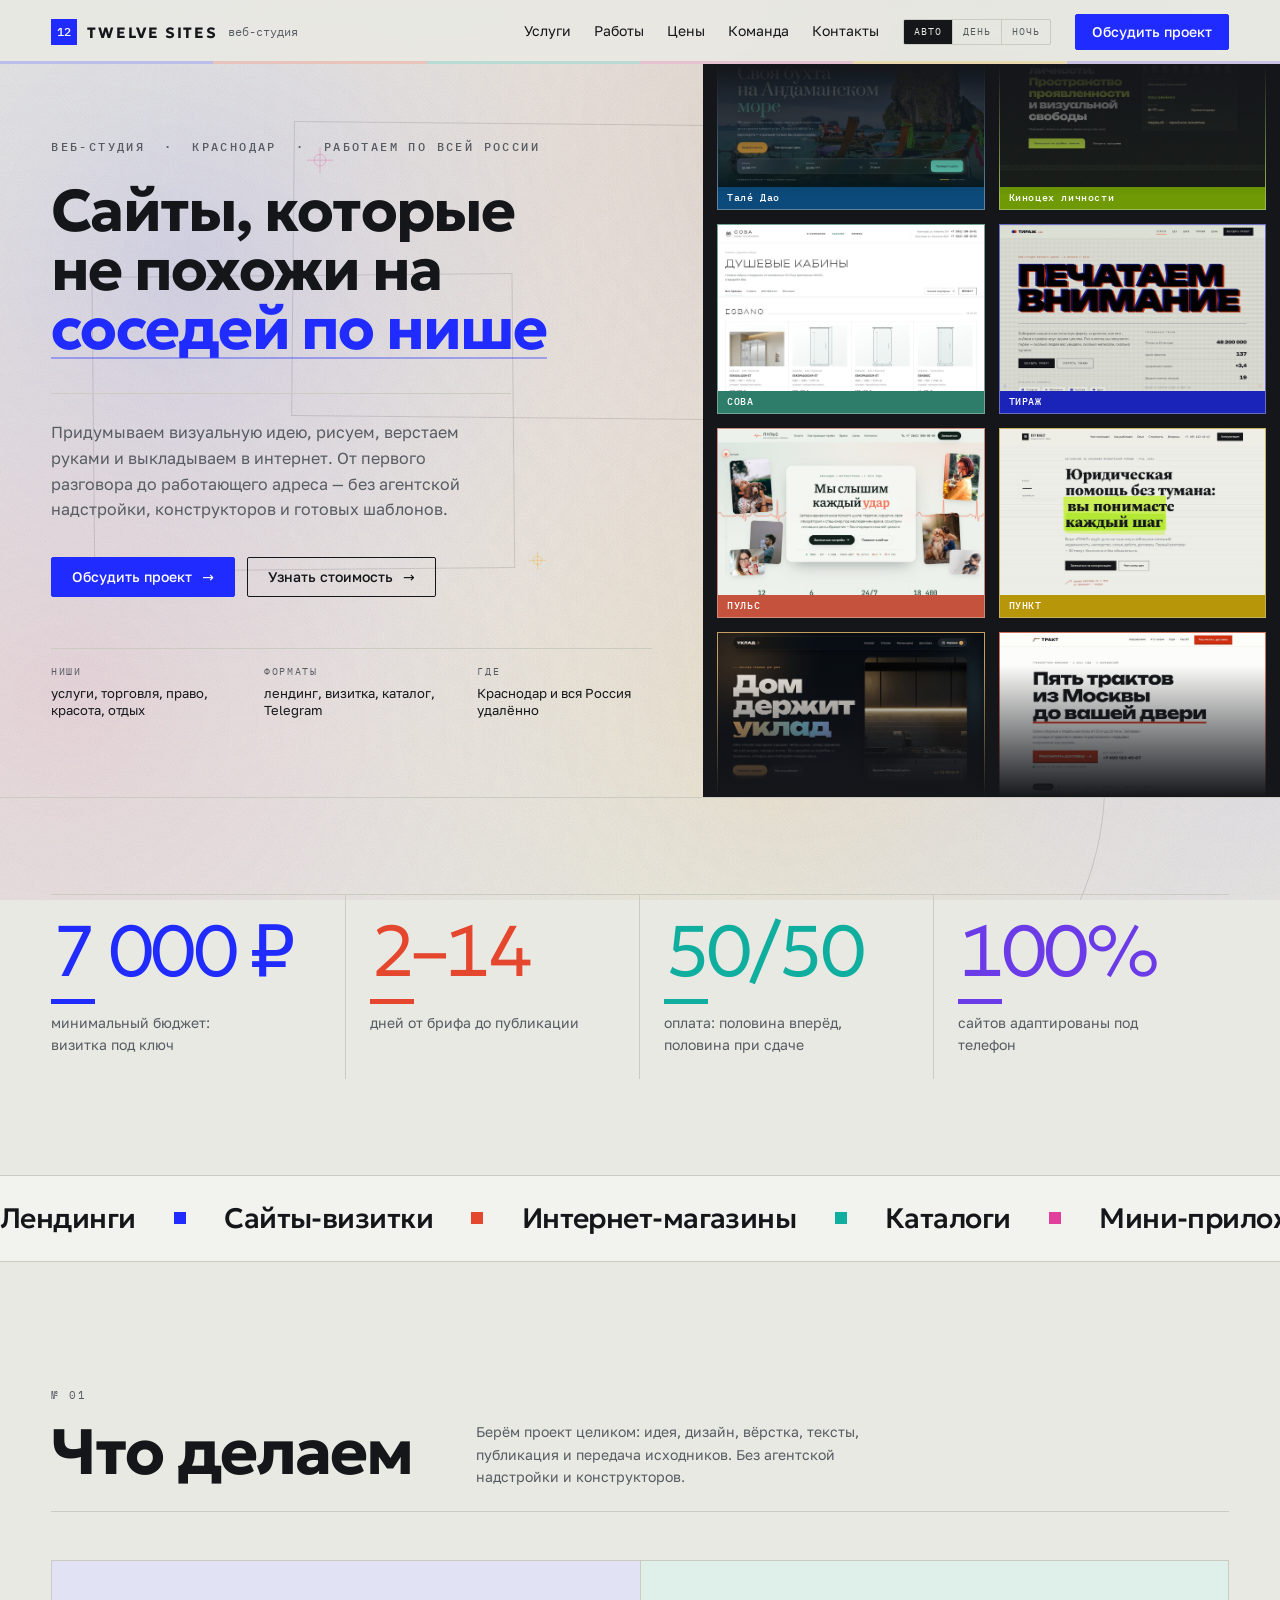
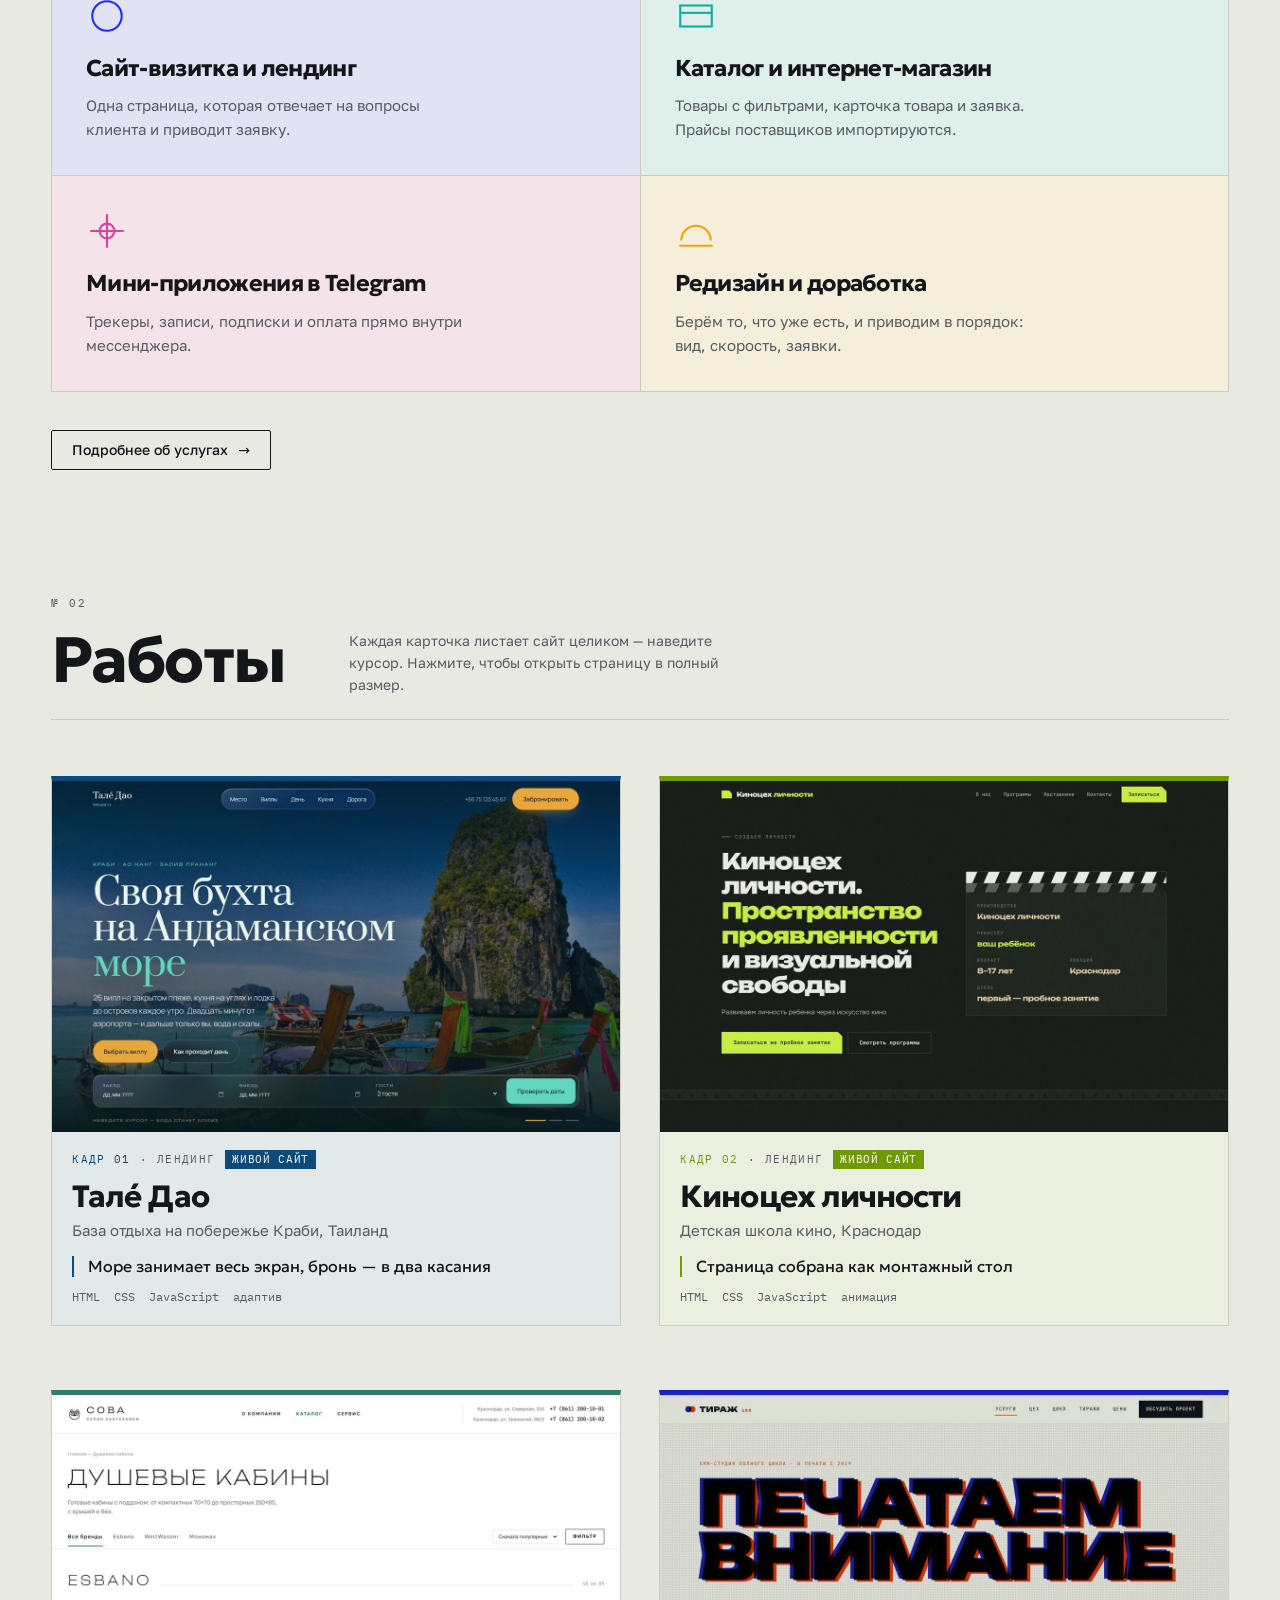
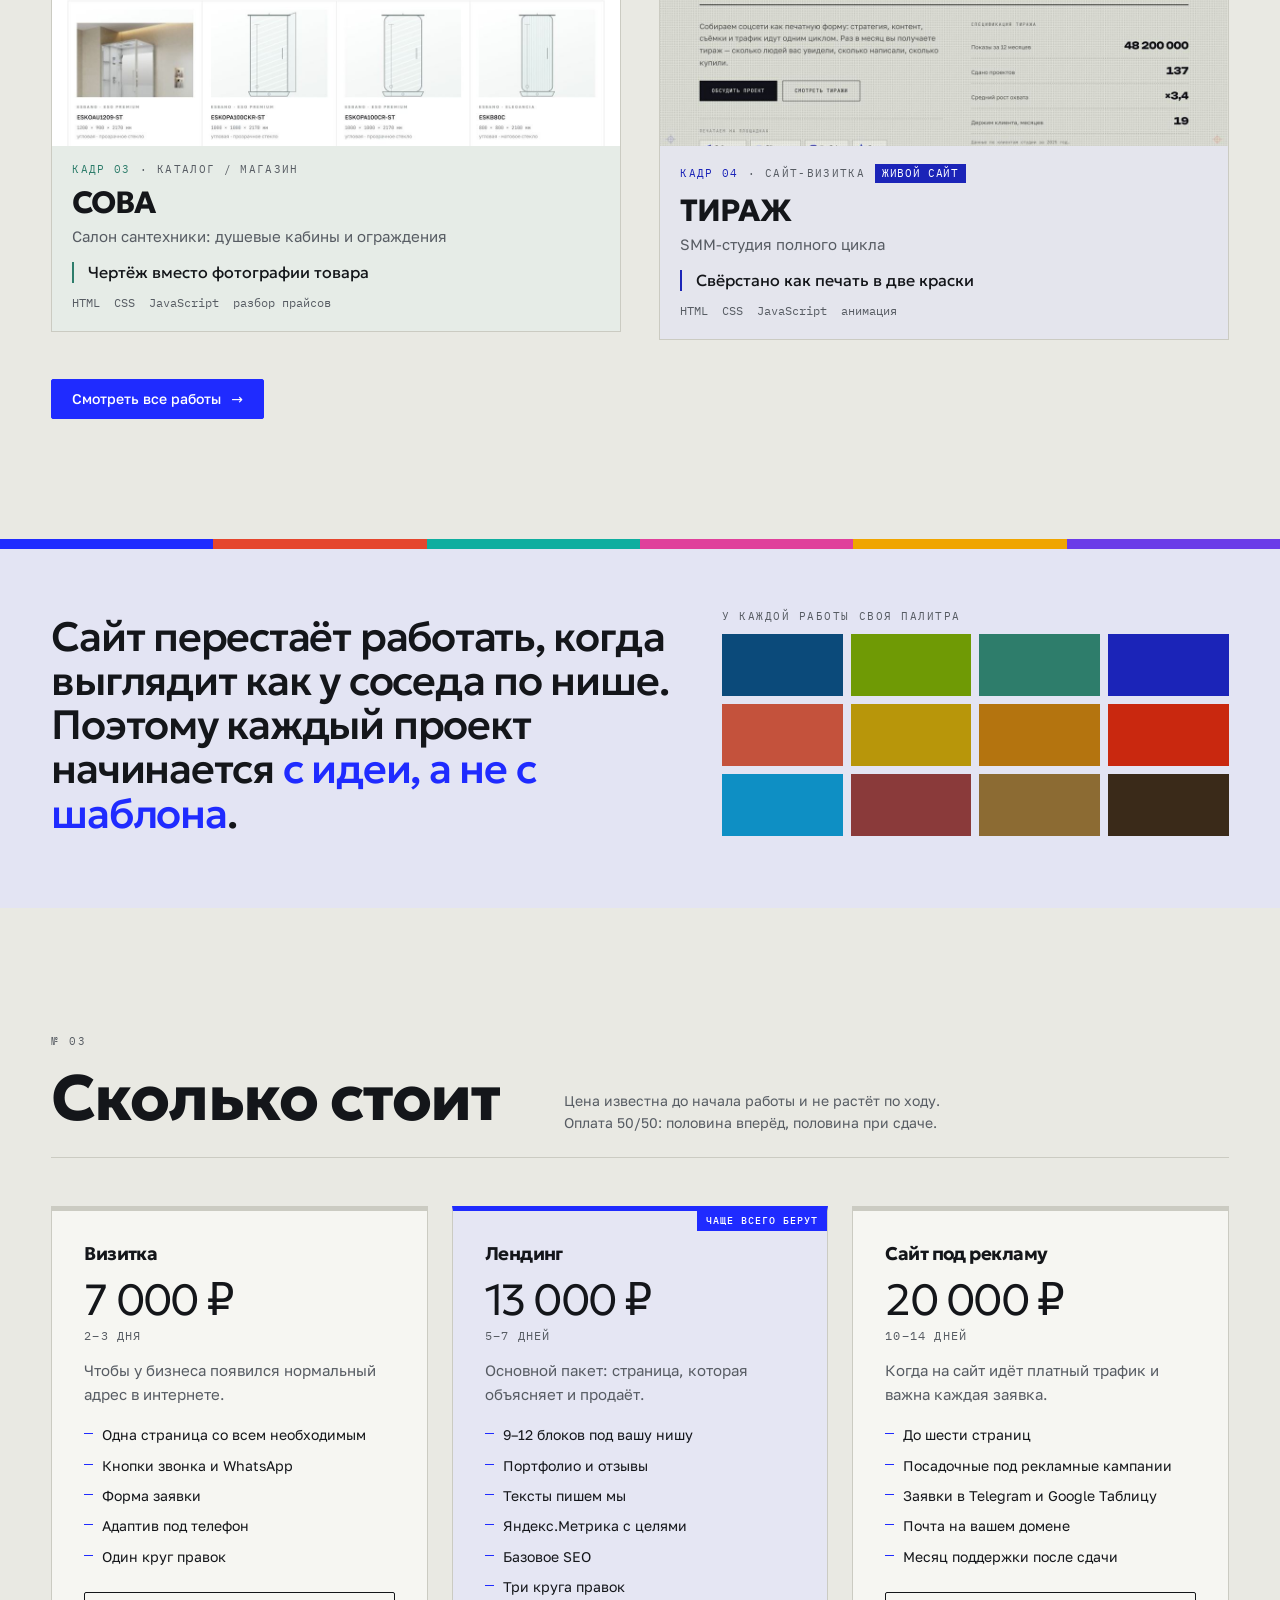
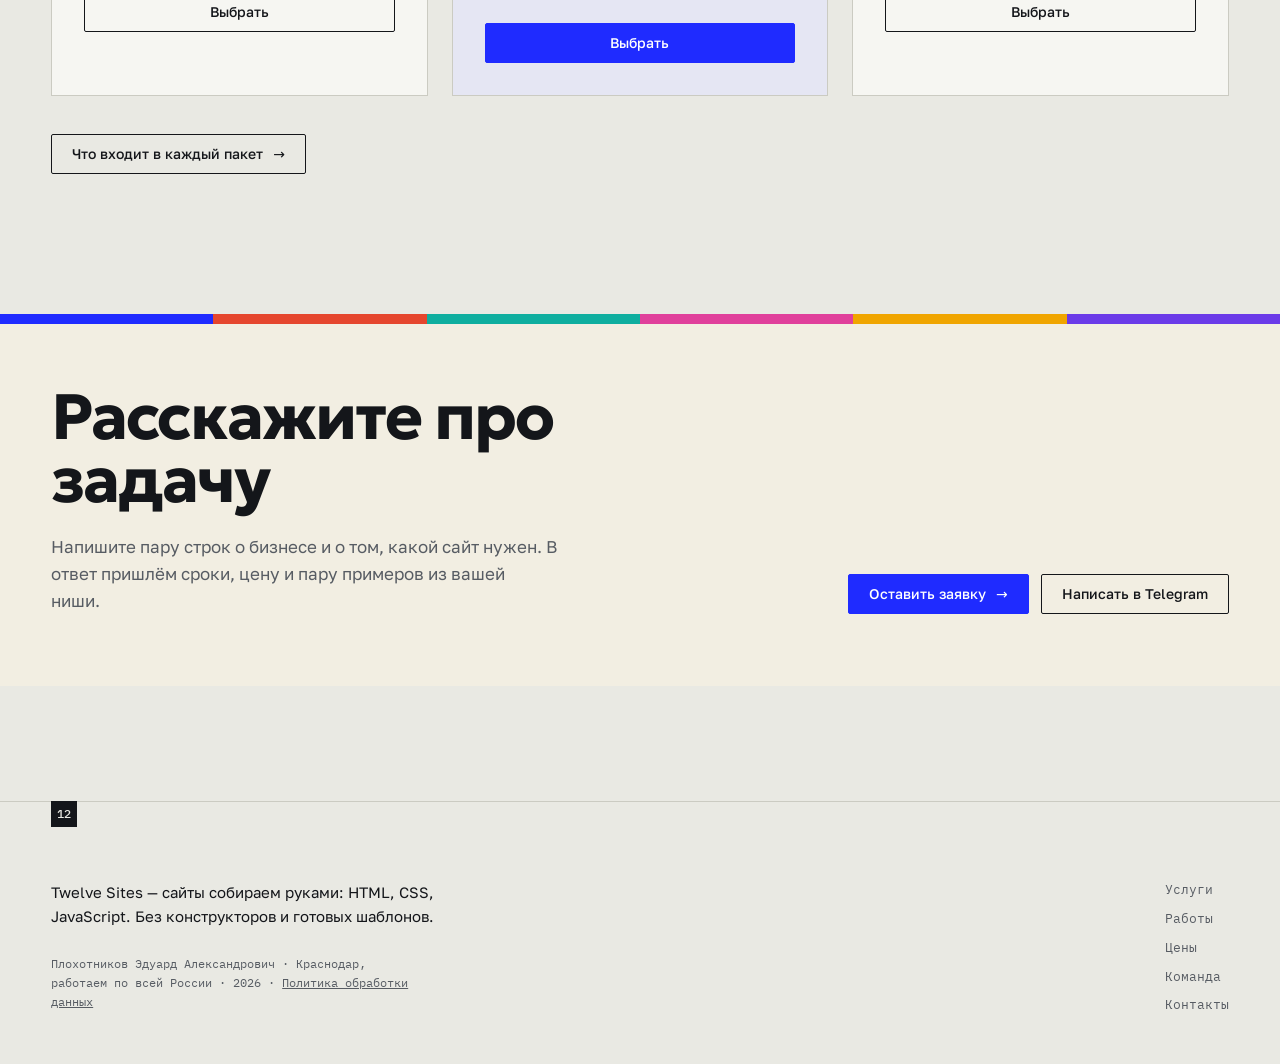
==== commit 1234e948: "Убрать счёт работ из текстов Название студии остаётся, но нигде больше не сказано, сколько сайтов сд" ====
--- a/index.html
+++ b/index.html
@@ -6,7 +6,7 @@
 <title>Twelve Sites — веб-студия: сайты для малого бизнеса</title>
 <meta name="description" content="Twelve Sites — веб-студия из Краснодара: сайты-визитки, лендинги, каталоги и мини-приложения в Telegram. Дизайн, вёрстка и публикация под ключ, от 7 000 ₽.">
 <meta property="og:title" content="Twelve Sites — веб-студия">
-<meta property="og:description" content="Сайты, которые не похожи на соседей по нише. Двенадцать работ, у каждой своя визуальная идея.">
+<meta property="og:description" content="Сайты, которые не похожи на соседей по нише. У каждой работы своя визуальная идея.">
 <meta property="og:type" content="website">
 <meta property="og:image" content="assets/shots/talay-dao-hero.jpg">
 <meta name="theme-color" content="#e9e9e3">
@@ -67,8 +67,8 @@
       </h1>
       <p class="hero__lead">
         Придумываем визуальную идею, рисуем, верстаем руками и выкладываем
-        в интернет. Название студии — по первым двенадцати работам:
-        среди них нет двух одинаковых.
+        в интернет. От первого разговора до работающего адреса — без
+        агентской надстройки, конструкторов и готовых шаблонов.
       </p>
       <div class="hero__actions">
         <a class="btn btn--solid" href="contacts.html">Обсудить проект <span aria-hidden="true">→</span></a>
@@ -77,8 +77,8 @@
 
       <dl class="hero__meta">
         <div><dt>Ниши</dt><dd>услуги, торговля, право, красота, отдых</dd></div>
-        <div><dt>Сроки</dt><dd>от двух дней</dd></div>
-        <div><dt>Бюджет</dt><dd>от 7 000 ₽</dd></div>
+        <div><dt>Форматы</dt><dd>лендинг, визитка, каталог, Telegram</dd></div>
+        <div><dt>Где</dt><dd>Краснодар и вся Россия удалённо</dd></div>
       </dl>
     </div>
 
@@ -90,10 +90,10 @@
 
   <section class="facts" aria-label="Коротко о студии">
     <dl>
-      <div><dt>12</dt><dd>сайтов сделано и выложено</dd></div>
+      <div><dt>7 000 ₽</dt><dd>минимальный бюджет: визитка под ключ</dd></div>
       <div><dt>2–14</dt><dd>дней от брифа до публикации</dd></div>
       <div><dt>50/50</dt><dd>оплата: половина вперёд, половина при сдаче</dd></div>
-      <div><dt>100%</dt><dd>работ адаптированы под телефон</dd></div>
+      <div><dt>100%</dt><dd>сайтов адаптированы под телефон</dd></div>
     </dl>
   </section>
 
@@ -144,7 +144,7 @@
     <div class="grid" id="grid" data-limit="4"></div>
 
     <div class="section-actions">
-      <a class="btn btn--solid" href="works.html">Все двенадцать работ <span aria-hidden="true">→</span></a>
+      <a class="btn btn--solid" href="works.html">Смотреть все работы <span aria-hidden="true">→</span></a>
     </div>
 
     <noscript>
@@ -159,7 +159,7 @@
     <p>Сайт перестаёт работать, когда выглядит как у соседа по нише.
       Поэтому каждый проект начинается <em>с идеи, а не с шаблона</em>.</p>
     <div class="swatches">
-      <p class="swatches__note">Двенадцать работ — двенадцать палитр</p>
+      <p class="swatches__note">У каждой работы своя палитра</p>
       <div class="swatches__grid" id="swatches"></div>
     </div>
   </section>
